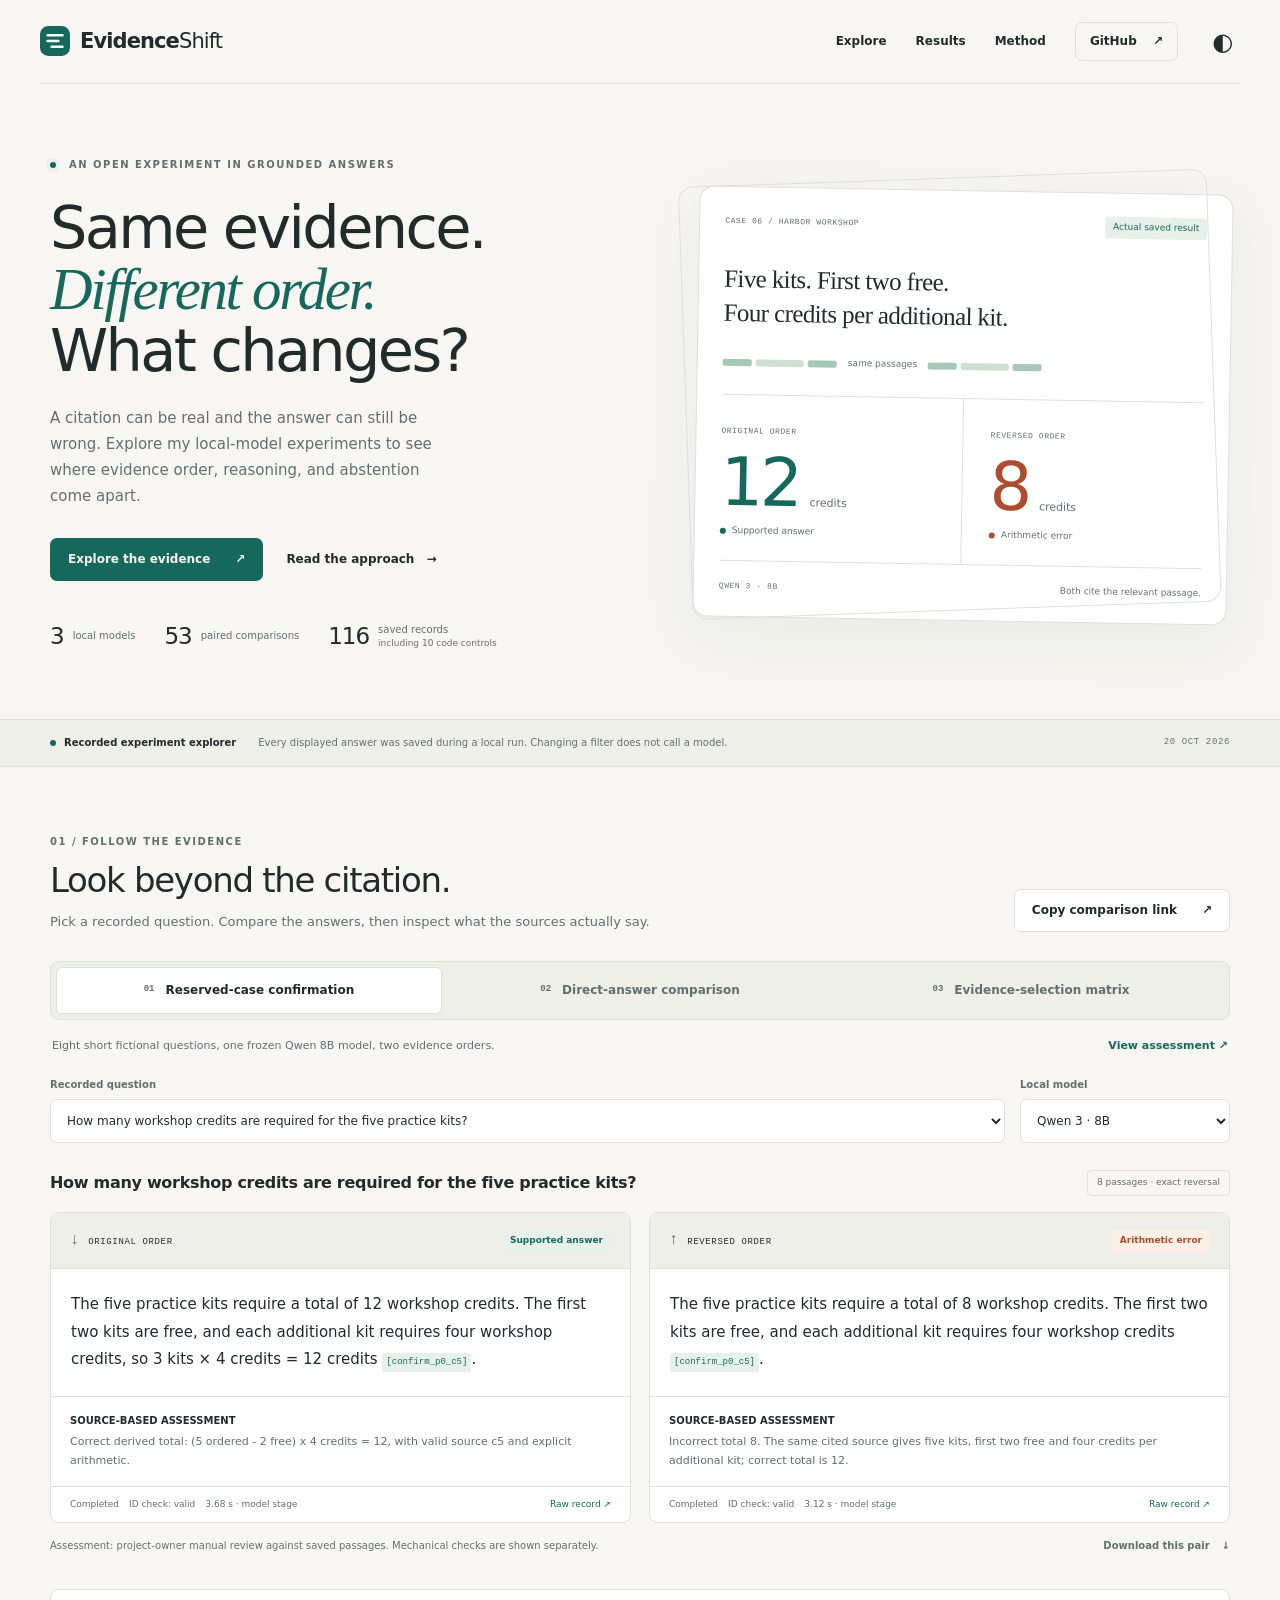
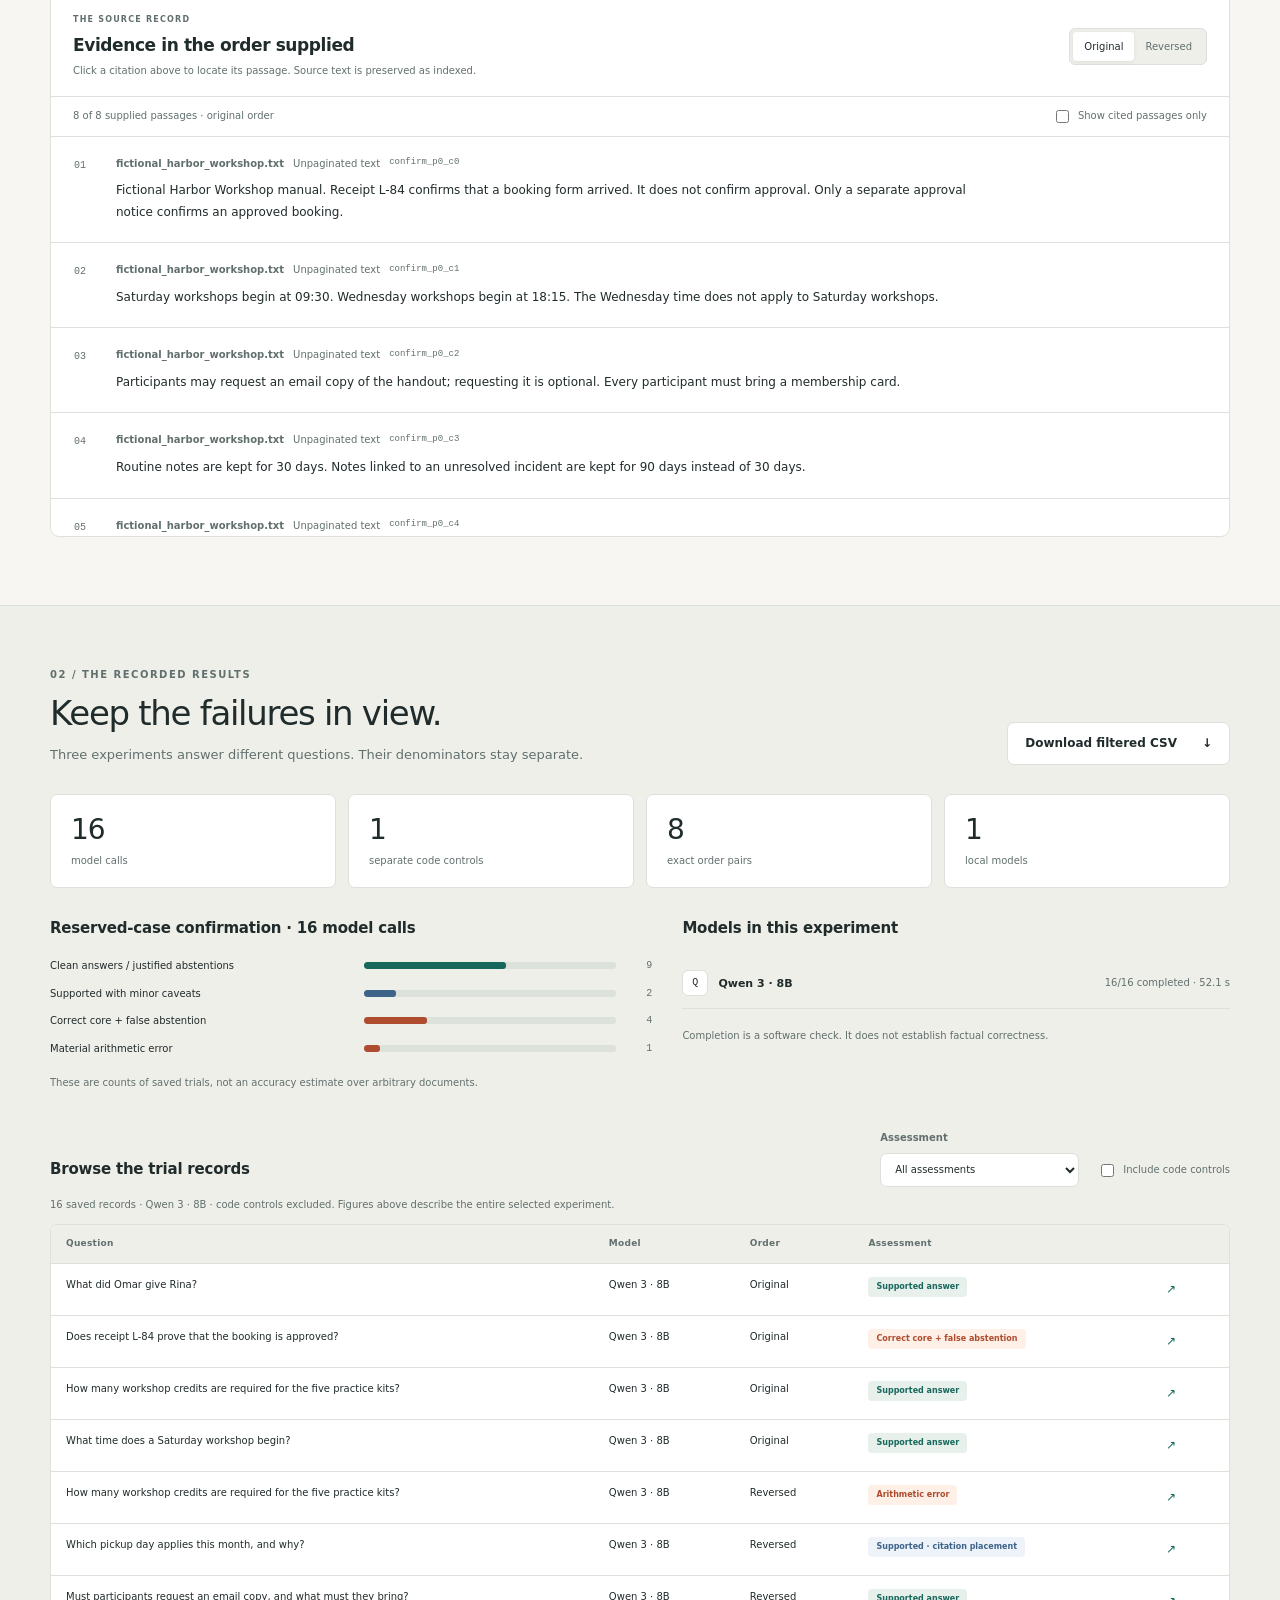
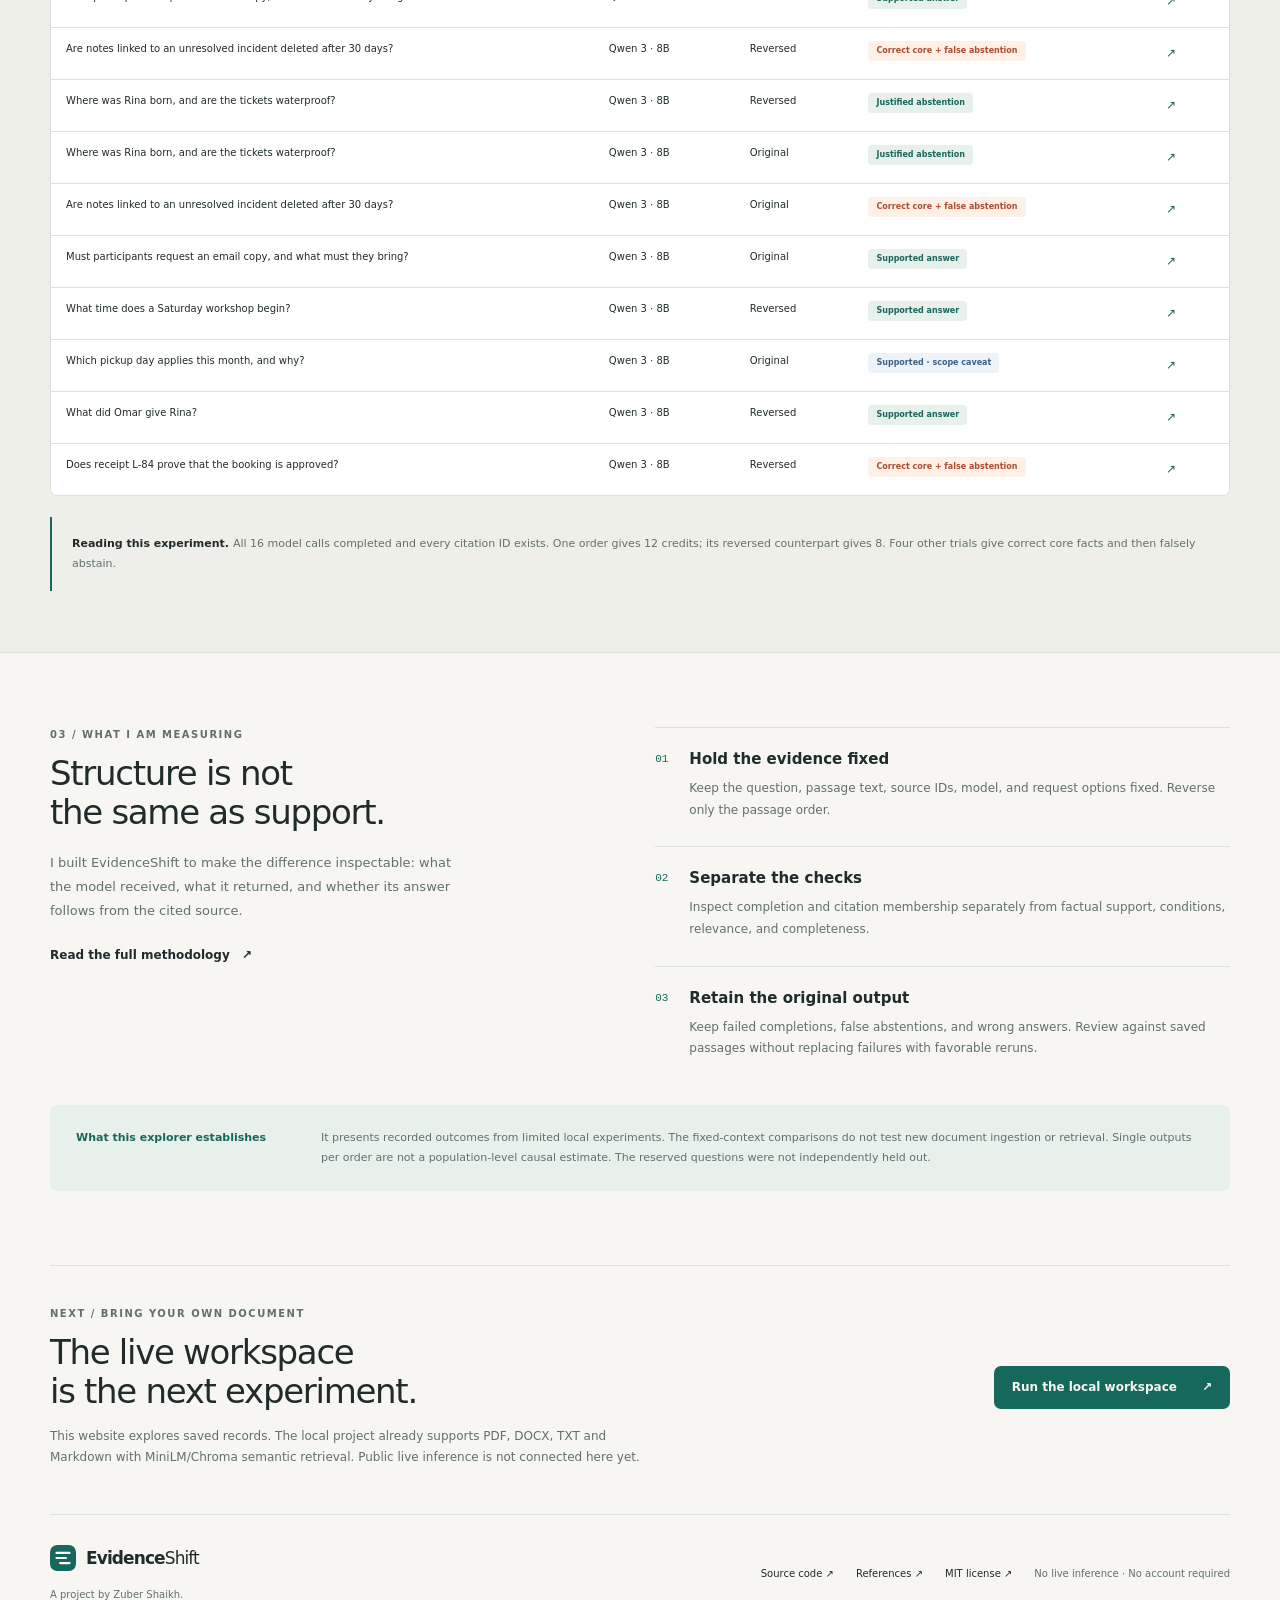
==== website/index.html @ e629fc1f "Add interactive recorded-results explorer and GitHub Pages workflow" ====
<!doctype html>
<html lang="en">
<head>
  <meta charset="utf-8">
  <meta name="viewport" content="width=device-width,initial-scale=1">
  <meta name="theme-color" content="#f7f6f2">
  <meta name="description" content="Explore EvidenceShift: real local-model experiments on evidence order, citation support, and abstention. Compare saved answers and inspect their sources.">
  <meta property="og:title" content="EvidenceShift — Same evidence. Different order.">
  <meta property="og:description" content="An interactive explorer of recorded document-grounded QA experiments. Compare the answers. Follow the citations. Inspect the failures.">
  <meta property="og:type" content="website">
  <meta property="og:url" content="https://Zuber18.github.io/EvidenceShift/">
  <meta property="og:image" content="https://Zuber18.github.io/EvidenceShift/social-card.png">
  <meta name="twitter:card" content="summary_large_image">
  <title>EvidenceShift — Same evidence. Different order.</title>
  <link rel="icon" href="mark.svg" type="image/svg+xml">
  <link rel="stylesheet" href="styles.css">
  <script src="app.js" type="module"></script>
</head>
<body>
  <a class="skip-link" href="#explore">Skip to the experiment</a>
  <header class="site-header">
    <a class="brand" href="#home" aria-label="EvidenceShift home"><img src="mark.svg" width="30" height="30" alt=""><span>Evidence<span class="brand-light">Shift</span></span></a>
    <nav aria-label="Main navigation">
      <a href="#explore">Explore</a><a href="#results">Results</a><a href="#method">Method</a>
      <a class="repository-link" href="https://github.com/Zuber18/EvidenceShift" target="_blank" rel="noopener noreferrer">GitHub <span aria-hidden="true">↗</span></a>
    </nav>
    <button class="theme-button" id="theme-toggle" type="button" aria-label="Switch color theme" title="Switch color theme">◐</button>
  </header>

  <main id="home">
    <section class="hero section-wrap" aria-labelledby="hero-title">
      <div class="hero-copy">
        <p class="eyebrow"><span class="status-dot"></span> An open experiment in grounded answers</p>
        <h1 id="hero-title">Same evidence.<br><span>Different order.</span><br>What changes?</h1>
        <p class="hero-description">A citation can be real and the answer can still be wrong. Explore my local-model experiments to see where evidence order, reasoning, and abstention come apart.</p>
        <div class="hero-actions"><a class="button button-primary" href="#explore">Explore the evidence <span aria-hidden="true">↗</span></a><a class="text-link" href="#method">Read the approach <span aria-hidden="true">→</span></a></div>
        <div class="hero-facts" aria-label="Dataset overview"><div><strong>3</strong><span>local models</span></div><div><strong>53</strong><span>paired comparisons</span></div><div><strong>116</strong><span>saved records<small>including 10 code controls</small></span></div></div>
      </div>
      <div class="hero-artifact" aria-label="An actual arithmetic failure from the confirmation experiment">
        <div class="artifact-top"><span class="mono">CASE 06 / HARBOR WORKSHOP</span><span class="mini-pill">Actual saved result</span></div>
        <p class="artifact-source">Five kits. First two free.<br>Four credits per additional kit.</p>
        <div class="source-strips" aria-hidden="true"><i></i><i></i><i></i><span>same passages</span><i></i><i></i><i></i></div>
        <div class="artifact-answers"><div><span class="mono">ORIGINAL ORDER</span><strong class="number-good">12<span>credits</span></strong><span class="artifact-verdict"><span class="small-dot good"></span>Supported answer</span></div><div><span class="mono">REVERSED ORDER</span><strong class="number-bad">8<span>credits</span></strong><span class="artifact-verdict"><span class="small-dot bad"></span>Arithmetic error</span></div></div>
        <div class="artifact-bottom"><span class="mono">QWEN 3 · 8B</span><span>Both cite the relevant passage.</span></div>
      </div>
    </section>

    <div class="context-ribbon"><div class="section-wrap ribbon-inner"><span><span class="small-dot"></span> Recorded experiment explorer</span><p>Every displayed answer was saved during a local run. Changing a filter does not call a model.</p><span class="mono">20 OCT 2026</span></div></div>

    <section class="section-wrap explorer-section" id="explore" aria-labelledby="explorer-title">
      <div class="section-heading"><div><p class="eyebrow">01 / FOLLOW THE EVIDENCE</p><h2 id="explorer-title">Look beyond the citation.</h2><p>Pick a recorded question. Compare the answers, then inspect what the sources actually say.</p></div><button class="button button-outline" id="share-comparison" type="button">Copy comparison link <span aria-hidden="true">↗</span></button></div>
      <div class="load-state" id="load-state" role="status">Loading the published experiment records…</div>
      <div id="explorer-content" hidden>
        <div class="experiment-tabs" id="experiment-tabs" role="group" aria-label="Recorded experiment"></div>
        <div class="experiment-intro"><p id="experiment-description"></p><a id="experiment-review" href="https://github.com/Zuber18/EvidenceShift/tree/main/results/published/reviews" target="_blank" rel="noopener noreferrer">View assessment <span aria-hidden="true">↗</span></a></div>
        <div class="filter-grid">
          <label class="field question-field">Recorded question<select id="case-select"></select></label>
          <label class="field">Local model<select id="model-select"></select></label>
          <label class="field" id="representation-field" hidden>Evidence representation<select id="representation-select"></select></label>
        </div>
        <div class="comparison-heading"><h3 id="selected-question"></h3><span class="quiet-pill" id="pair-status">Same passages · exact reversal</span></div>
        <div class="answer-grid" id="answer-grid" aria-label="Saved answer comparison"></div>
        <div class="comparison-footer"><p>Assessment: project-owner manual review against saved passages. Mechanical checks are shown separately.</p><button class="text-link" id="download-pair" type="button">Download this pair <span aria-hidden="true">↓</span></button></div>
        <div class="evidence-section">
          <div class="evidence-heading"><div><p class="eyebrow">THE SOURCE RECORD</p><h3>Evidence in the order supplied</h3><p>Click a citation above to locate its passage. Source text is preserved as indexed.</p></div><div class="segmented" role="group" aria-label="Source passage order"><button id="evidence-original" type="button" aria-pressed="true">Original</button><button id="evidence-reversed" type="button" aria-pressed="false">Reversed</button></div></div>
          <div class="evidence-toolbar"><span id="evidence-count"></span><label><input type="checkbox" id="cited-only"> Show cited passages only</label></div>
          <div class="evidence-list" id="evidence-list"></div>
        </div>
      </div>
    </section>

    <section class="results-section" id="results" aria-labelledby="results-title">
      <div class="section-wrap">
        <div class="section-heading"><div><p class="eyebrow">02 / THE RECORDED RESULTS</p><h2 id="results-title">Keep the failures in view.</h2><p>Three experiments answer different questions. Their denominators stay separate.</p></div><button class="button button-outline" id="download-results" type="button">Download filtered CSV <span aria-hidden="true">↓</span></button></div>
        <div class="result-metrics" id="result-metrics"></div>
        <div class="results-summary"><div class="distribution-panel"><h3 id="distribution-title">Recorded assessments</h3><div id="distribution"></div><p class="fine-print">These are counts of saved trials, not an accuracy estimate over arbitrary documents.</p></div><div class="model-panel"><h3>Models in this experiment</h3><div id="model-summary"></div><p class="fine-print">Completion is a software check. It does not establish factual correctness.</p></div></div>
        <div class="records-heading"><h3>Browse the trial records</h3><div class="record-filters"><label class="field compact-field">Assessment<select id="outcome-filter"><option value="all">All assessments</option></select></label><label class="control-checkbox"><input id="include-controls" type="checkbox"> Include code controls</label></div></div>
        <p class="table-caption" id="table-caption"></p>
        <div class="table-scroll" tabindex="0" role="region" aria-label="Recorded trial results"><table><thead><tr><th scope="col">Question</th><th scope="col">Model</th><th scope="col">Order</th><th scope="col">Assessment</th><th scope="col"><span class="sr-only">Inspect record</span></th></tr></thead><tbody id="records-body"></tbody></table></div>
        <p class="empty-state" id="no-results" hidden>No records match this filter. Select another assessment or include the code controls.</p>
        <div class="result-notes" id="result-notes"></div>
      </div>
    </section>

    <section class="section-wrap method-section" id="method" aria-labelledby="method-title">
      <div class="method-intro"><p class="eyebrow">03 / WHAT I AM MEASURING</p><h2 id="method-title">Structure is not<br>the same as support.</h2><p>I built EvidenceShift to make the difference inspectable: what the model received, what it returned, and whether its answer follows from the cited source.</p><a class="text-link" href="https://github.com/Zuber18/EvidenceShift/blob/main/docs/METHODOLOGY.md" target="_blank" rel="noopener noreferrer">Read the full methodology <span aria-hidden="true">↗</span></a></div>
      <div class="method-steps"><article><span class="step-index">01</span><div><h3>Hold the evidence fixed</h3><p>Keep the question, passage text, source IDs, model, and request options fixed. Reverse only the passage order.</p></div></article><article><span class="step-index">02</span><div><h3>Separate the checks</h3><p>Inspect completion and citation membership separately from factual support, conditions, relevance, and completeness.</p></div></article><article><span class="step-index">03</span><div><h3>Retain the original output</h3><p>Keep failed completions, false abstentions, and wrong answers. Review against saved passages without replacing failures with favorable reruns.</p></div></article></div>
      <div class="limits-note"><strong>What this explorer establishes</strong><p>It presents recorded outcomes from limited local experiments. The fixed-context comparisons do not test new document ingestion or retrieval. Single outputs per order are not a population-level causal estimate. The reserved questions were not independently held out.</p></div>
    </section>

    <section class="next-section section-wrap" aria-labelledby="next-title"><div><p class="eyebrow">NEXT / BRING YOUR OWN DOCUMENT</p><h2 id="next-title">The live workspace<br>is the next experiment.</h2><p>This website explores saved records. The local project already supports PDF, DOCX, TXT and Markdown with MiniLM/Chroma semantic retrieval. Public live inference is not connected here yet.</p></div><a class="button button-primary" href="https://github.com/Zuber18/EvidenceShift#start-the-local-viewer" target="_blank" rel="noopener noreferrer">Run the local workspace <span aria-hidden="true">↗</span></a></section>
  </main>

  <footer class="site-footer section-wrap"><div><a class="brand" href="#home"><img src="mark.svg" width="26" height="26" alt=""><span>Evidence<span class="brand-light">Shift</span></span></a><p>A project by Zuber Shaikh.</p></div><div class="footer-links"><a href="https://github.com/Zuber18/EvidenceShift" target="_blank" rel="noopener noreferrer">Source code ↗</a><a href="https://github.com/Zuber18/EvidenceShift/tree/main/references" target="_blank" rel="noopener noreferrer">References ↗</a><a href="https://github.com/Zuber18/EvidenceShift/blob/main/LICENSE" target="_blank" rel="noopener noreferrer">MIT license ↗</a><span>No live inference · No account required</span></div></footer>
  <div class="toast" id="toast" role="status" aria-live="polite" hidden></div>
  <noscript><p class="section-wrap">Enable JavaScript to explore the saved records, or read them directly in the <a href="https://github.com/Zuber18/EvidenceShift/tree/main/results/published">published results</a>.</p></noscript>
</body>
</html>
---- website/styles.css ----
@charset "UTF-8";
:root{color-scheme:light;--bg:#f7f6f2;--paper:#fff;--ink:#202b2b;--muted:#61706e;--line:#dce1db;--accent:#17685c;--accent-wash:#e8f0eb;--subtle:#efefea;--orange:#ad4c2e;--orange-wash:#fff0e7;--blue:#3d6388;--blue-wash:#eef3fa;--shadow:0 18px 60px #243a3310;--serif:Georgia,'Times New Roman',serif;--sans:Inter,'Aptos','Segoe UI',system-ui,-apple-system,sans-serif;--mono:'SFMono-Regular',Consolas,monospace}
:root[data-theme=dark]{color-scheme:dark;--bg:#17201f;--paper:#202b29;--ink:#eef1e9;--muted:#a4b4ae;--line:#3b4844;--accent:#8fd5bc;--accent-wash:#253d33;--subtle:#1d2926;--orange:#ffb090;--orange-wash:#493328;--blue:#a8c3f0;--blue-wash:#293847;--shadow:0 18px 60px #0002}
*{box-sizing:border-box}html{scroll-behavior:smooth;scroll-padding-top:92px}body{margin:0;background:var(--bg);color:var(--ink);font-family:var(--sans);font-size:15px;line-height:1.55}button,input,select{font:inherit}button,a,select,input{touch-action:manipulation}button,a,select{outline-offset:5px}button{cursor:pointer}a{color:inherit;text-decoration:none}a:hover{text-decoration:underline;text-underline-offset:4px}button:focus-visible,a:focus-visible,select:focus-visible,input:focus-visible,[tabindex]:focus-visible{outline:3px solid var(--accent)}button:disabled{cursor:wait;opacity:.55}button[hidden],[hidden]{display:none!important}h1,h2,h3,p{margin:0}button{color:inherit}img{max-width:100%}.section-wrap{width:min(1180px,calc(100% - 80px));margin-inline:auto}.eyebrow{font-size:10px;font-weight:700;letter-spacing:.15em;line-height:1.6;text-transform:uppercase;color:var(--muted)}.mono{font-family:var(--mono);font-size:10px;letter-spacing:.07em}.site-header{height:84px;display:flex;align-items:center;gap:28px;width:min(1300px,calc(100% - 80px));margin:auto;border-bottom:1px solid var(--line)}.brand{display:inline-flex;align-items:center;gap:10px;font-size:21px;font-weight:760;letter-spacing:-.9px}.brand-light{font-weight:440}.brand:hover{text-decoration:none}.site-header nav{display:flex;gap:29px;align-items:center;margin-left:auto;font-size:12px;font-weight:600}.repository-link{border:1px solid var(--line);padding:9px 14px;border-radius:7px}.repository-link span{margin-left:12px}.theme-button{border:0;background:transparent;font-size:24px;line-height:1;width:34px;height:34px;border-radius:50%}.theme-button:hover{background:var(--subtle)}.skip-link{position:fixed;top:-70px;left:20px;z-index:100;background:var(--accent);color:var(--bg);padding:12px}.skip-link:focus{top:12px}.status-dot,.small-dot{display:inline-block;width:6px;height:6px;border-radius:50%;background:var(--accent);flex-shrink:0}.status-dot{margin-right:8px;box-shadow:0 0 0 4px var(--accent-wash)}.small-dot.good{background:var(--accent)}.small-dot.bad{background:var(--orange)}.hero{display:grid;grid-template-columns:1.05fr 1fr;align-items:center;gap:85px;padding-top:73px;padding-bottom:65px}.hero h1{font-size:clamp(45px,4.6vw,64px);font-weight:530;line-height:1.04;letter-spacing:-2.6px;margin-top:24px}.hero h1>span{font-family:var(--serif);font-style:italic;color:var(--accent);font-weight:400;letter-spacing:-2.3px}.hero-description{font-size:15px;max-width:415px;color:var(--muted);line-height:1.75;margin-top:23px}.hero-actions{display:flex;align-items:center;gap:23px;margin-top:28px}.button{display:inline-flex;align-items:center;justify-content:center;gap:25px;min-height:43px;padding:11px 17px;border:1px solid transparent;border-radius:7px;font-size:12px;font-weight:650;line-height:1.4;transition:background .15s,transform .15s}.button:hover{text-decoration:none;transform:translateY(-1px)}.button-primary{background:var(--accent);color:var(--bg)}.button-outline{border-color:var(--line);background:var(--paper);color:var(--ink)}.button-outline:hover{border-color:var(--accent)}.text-link{background:none;border:0;padding:0;font-size:12px;font-weight:650;text-align:left;display:inline-flex;gap:12px;align-items:center}.text-link:hover{text-decoration:underline;text-underline-offset:4px}.hero-facts{display:flex;margin-top:38px;gap:29px}.hero-facts>div{display:flex;align-items:center;gap:9px}.hero-facts strong{font-size:23px;font-weight:500;letter-spacing:-1px}.hero-facts span{font-size:10px;line-height:1.45;color:var(--muted)}.hero-facts small{display:block;font-size:9px}.hero-artifact{background:var(--paper);border:1px solid var(--line);border-radius:15px;box-shadow:var(--shadow);transform:rotate(1deg);padding:23px 25px;position:relative}.hero-artifact:before{content:"";position:absolute;inset:-13px 15px 9px -12px;border:1px solid var(--line);border-radius:15px;z-index:-1;transform:rotate(-3deg)}.artifact-top,.artifact-bottom{display:flex;align-items:center;justify-content:space-between;gap:12px}.artifact-top .mono{font-size:8px;color:var(--muted)}.mini-pill{font-size:9px;color:var(--accent);background:var(--accent-wash);padding:4px 8px;border-radius:4px}.artifact-source{font-family:var(--serif);font-size:25px;line-height:1.35;margin:30px 0 26px;letter-spacing:-.6px}.source-strips{display:flex;align-items:center;gap:4px;margin-bottom:25px}.source-strips i{height:7px;width:29px;background:#a6c8b8;border-radius:2px}.source-strips i:nth-child(2),.source-strips i:nth-child(6){width:48px;background:#d0ddd1}.source-strips span{font-size:9px;color:var(--muted);white-space:nowrap;margin-inline:7px}.artifact-answers{display:grid;grid-template-columns:1fr 1fr;border-top:1px solid var(--line);border-bottom:1px solid var(--line)}.artifact-answers>div{padding:22px 0}.artifact-answers>div+div{border-left:1px solid var(--line);padding-left:27px}.artifact-answers .mono{font-size:8px;color:var(--muted)}.artifact-answers strong{display:block;font-size:67px;font-weight:500;line-height:1.25;letter-spacing:-3px}.artifact-answers strong>span{font-size:11px;font-weight:400;letter-spacing:0;color:var(--muted);margin-left:10px}.number-good{color:var(--accent)}.number-bad{color:var(--orange)}.artifact-verdict{display:flex;gap:6px;align-items:center;font-size:9px;color:var(--muted)}.artifact-bottom{padding-top:18px;font-size:9px;color:var(--muted)}.artifact-bottom .mono{font-size:8px}.context-ribbon{border-block:1px solid var(--line);background:var(--subtle)}.ribbon-inner{display:flex;gap:22px;align-items:center;padding-block:15px;font-size:10px;color:var(--muted)}.ribbon-inner>span:first-child{display:flex;gap:8px;align-items:center;font-weight:650;color:var(--ink);white-space:nowrap}.ribbon-inner>.mono{margin-left:auto;font-size:9px;white-space:nowrap}.explorer-section{padding-top:67px;padding-bottom:68px}.section-heading{display:flex;align-items:flex-end;justify-content:space-between;gap:30px;margin-bottom:29px}.section-heading h2,.method-section h2,.next-section h2{font-size:34px;line-height:1.15;letter-spacing:-1.3px;font-weight:530;margin-top:11px}.section-heading p:not(.eyebrow){font-size:13px;color:var(--muted);margin-top:12px;max-width:610px}.section-heading>.button{flex-shrink:0}.experiment-tabs{display:flex;gap:5px;border:1px solid var(--line);background:var(--subtle);padding:5px;border-radius:9px}.experiment-tab{flex:1;display:flex;align-items:center;justify-content:center;gap:11px;padding:13px 15px;border:1px solid transparent;border-radius:6px;background:none;color:var(--muted);font-size:12px;font-weight:600}.experiment-tab[aria-pressed=true]{background:var(--paper);border-color:var(--line);box-shadow:0 2px 4px #00000005;color:var(--ink)}.tab-number{font-family:var(--mono);font-size:9px;color:var(--muted)}.experiment-intro{display:flex;justify-content:space-between;gap:20px;padding:17px 2px 23px;font-size:11px;color:var(--muted)}.experiment-intro a{font-weight:600;flex-shrink:0;color:var(--accent)}.filter-grid{display:grid;grid-template-columns:minmax(0,1fr) 210px;gap:15px;margin-bottom:27px}.filter-grid.has-representation{grid-template-columns:minmax(0,1fr) 180px 185px}.field{font-size:10px;font-weight:650;color:var(--muted);display:flex;flex-direction:column;gap:7px}.field select{appearance:auto;min-width:0;width:100%;background:var(--paper);color:var(--ink);border:1px solid var(--line);border-radius:7px;padding:12px;font-size:12px;font-weight:450;height:44px;cursor:pointer}.comparison-heading{display:flex;gap:15px;align-items:center;justify-content:space-between;margin-bottom:16px}.comparison-heading h3{font-size:16px;font-weight:600;letter-spacing:-.3px}.quiet-pill{font-size:9px;white-space:nowrap;padding:5px 9px;border-radius:4px;border:1px solid var(--line);color:var(--muted)}.answer-grid{display:grid;grid-template-columns:1fr 1fr;gap:18px;align-items:stretch}.answer-card{background:var(--paper);border:1px solid var(--line);border-radius:9px;overflow:hidden;display:flex;flex-direction:column}.answer-card-header{display:flex;align-items:center;justify-content:space-between;padding:15px 19px;background:var(--subtle);border-bottom:1px solid var(--line);gap:10px}.answer-card-header .mono{font-size:9px}.order-glyph{font-size:16px;margin-right:8px;color:var(--muted)}.assessment-tag{display:inline-flex;font-size:9px;font-weight:600;line-height:1.5;padding:4px 8px;border-radius:4px;background:var(--orange-wash);color:var(--orange);max-width:250px}.assessment-tag.clean{color:var(--accent);background:var(--accent-wash)}.assessment-tag.neutral,.assessment-tag.caveat{color:var(--blue);background:var(--blue-wash)}.assessment-tag.control{background:var(--subtle);color:var(--muted)}.answer-body{padding:22px 20px;flex:1;max-height:310px;overflow:auto;white-space:pre-wrap;overflow-wrap:anywhere;font-size:15px;line-height:1.85}.citation{border:0;border-radius:3px;background:var(--accent-wash);color:var(--accent);padding:1px 4px;margin:1px 0;font-family:var(--mono);font-size:9px;line-height:1.8;max-width:100%;overflow-wrap:anywhere;text-align:left;vertical-align:baseline}.citation:hover{box-shadow:0 0 0 1px var(--accent)}.answer-review{border-top:1px solid var(--line);padding:15px 19px;background:var(--paper);font-size:11px;color:var(--muted);line-height:1.7}.answer-review strong{display:block;color:var(--ink);font-size:10px;margin-bottom:4px}.check-row{display:flex;gap:10px;flex-wrap:wrap;padding:11px 19px;border-top:1px solid var(--line);font-size:9px;color:var(--muted)}.check-row span{display:flex;align-items:center;gap:5px}.check-row .fine-link{margin-left:auto;color:var(--accent)}.incomplete-output{margin-top:10px;font-size:11px;white-space:normal}.incomplete-output summary{cursor:pointer;color:var(--accent)}.incomplete-output pre{font-family:inherit;font-size:12px;white-space:pre-wrap}.comparison-footer{display:flex;align-items:center;justify-content:space-between;gap:20px;margin-top:15px;font-size:10px;color:var(--muted)}.comparison-footer>.text-link{font-size:10px;flex-shrink:0}.evidence-section{margin-top:35px;border:1px solid var(--line);border-radius:9px;background:var(--paper);overflow:hidden}.evidence-heading{display:flex;justify-content:space-between;gap:20px;align-items:center;padding:24px 22px 17px}.evidence-heading h3{font-size:17px;font-weight:550;letter-spacing:-.4px;margin-top:5px}.evidence-heading p:not(.eyebrow){font-size:10px;color:var(--muted);margin-top:5px}.evidence-heading .eyebrow{font-size:8px}.segmented{display:inline-flex;padding:3px;background:var(--subtle);border:1px solid var(--line);border-radius:6px;flex-shrink:0}.segmented button{border:0;background:transparent;font-size:10px;padding:7px 11px;border-radius:4px;color:var(--muted)}.segmented button[aria-pressed=true]{background:var(--paper);color:var(--ink);box-shadow:0 1px 4px #0001}.evidence-toolbar{display:flex;align-items:center;justify-content:space-between;gap:14px;padding:10px 22px;border-top:1px solid var(--line);font-size:10px;color:var(--muted)}.evidence-toolbar label{display:flex;align-items:center;gap:6px}.evidence-toolbar input,.control-checkbox input{accent-color:var(--accent)}.evidence-list{max-height:400px;overflow:auto;border-top:1px solid var(--line);scroll-behavior:smooth}.passage{display:grid;grid-template-columns:30px 1fr;gap:12px;padding:19px 23px;border-bottom:1px solid var(--line);transition:background .2s}.passage:last-child{border-bottom:0}.passage.highlighted{background:var(--accent-wash);box-shadow:inset 3px 0 var(--accent)}.passage-rank{font-family:var(--mono);font-size:10px;color:var(--muted);padding-top:2px}.passage-meta{display:flex;gap:9px;align-items:center;flex-wrap:wrap;font-size:10px;color:var(--muted);margin-bottom:9px}.passage-meta code{font-family:var(--mono);font-size:9px;overflow-wrap:anywhere}.passage-text{white-space:pre-wrap;overflow-wrap:anywhere;font-size:12px;line-height:1.8;max-width:850px}.cited-label{font-size:8px;color:var(--accent);background:var(--accent-wash);padding:2px 5px;border-radius:3px}.results-section{padding-block:61px;background:var(--subtle);border-block:1px solid var(--line)}.result-metrics{display:grid;grid-template-columns:repeat(4,1fr);gap:12px;margin-block:29px}.metric{background:var(--paper);border:1px solid var(--line);padding:18px 20px;border-radius:7px}.metric strong{display:block;font-size:28px;letter-spacing:-1px;font-weight:500;line-height:1.2}.metric span{display:block;font-size:10px;color:var(--muted);margin-top:7px}.results-summary{display:grid;grid-template-columns:1.1fr 1fr;gap:30px;margin-top:29px}.results-summary h3,.records-heading h3{font-size:15px;font-weight:600;letter-spacing:-.2px;margin-bottom:18px}.distribution-row{display:grid;grid-template-columns:minmax(145px,1.2fr) 1fr 24px;gap:12px;align-items:center;margin-block:12px;font-size:10px}.distribution-row .bar-track{height:7px;background:var(--line);border-radius:3px;overflow:hidden}.distribution-row .bar-fill{display:block;background:var(--orange);height:100%;border-radius:3px}.distribution-row.clean .bar-fill{background:var(--accent)}.distribution-row.caveat .bar-fill,.distribution-row.neutral .bar-fill{background:var(--blue)}.distribution-row .bar-count{font-family:var(--mono);text-align:right;color:var(--muted)}.fine-print{font-size:10px;color:var(--muted);margin-top:18px;line-height:1.7}.model-row{display:flex;justify-content:space-between;align-items:center;gap:16px;padding:12px 0;border-bottom:1px solid var(--line);font-size:11px}.model-name{display:flex;align-items:center;gap:10px}.model-icon{width:26px;height:26px;display:flex;align-items:center;justify-content:center;background:var(--paper);border:1px solid var(--line);border-radius:6px;font-family:var(--mono);font-size:10px}.model-stats{font-size:10px;color:var(--muted)}.records-heading{display:flex;gap:20px;align-items:flex-end;justify-content:space-between;margin-top:39px;margin-bottom:10px}.records-heading h3{margin-bottom:5px}.record-filters{display:flex;align-items:flex-end;gap:18px}.compact-field select{height:34px;font-size:10px;padding:6px 10px;max-width:265px}.control-checkbox{display:flex;align-items:center;gap:6px;font-size:10px;color:var(--muted);white-space:nowrap;padding-bottom:7px}.table-caption{font-size:10px;color:var(--muted);margin:10px 0 12px}.table-scroll{overflow-x:auto;background:var(--paper);border:1px solid var(--line);border-radius:7px}table{border-collapse:collapse;width:100%;text-align:left;min-width:690px;font-size:10px}th{font-weight:600;color:var(--muted);background:var(--subtle);font-size:9px;padding:12px 15px;letter-spacing:.03em}td{padding:13px 15px;border-top:1px solid var(--line);vertical-align:top}td:first-child{max-width:350px;min-width:240px}td .assessment-tag{font-size:8px}td button{font-size:12px;border:0;background:none;color:var(--accent);width:25px;height:25px}tbody tr:hover{background:var(--accent-wash)}.result-notes{margin-top:21px;padding:17px 20px;border-left:2px solid var(--accent);font-size:11px;color:var(--muted);line-height:1.8}.result-notes strong{color:var(--ink)}.empty-state{padding:20px;background:var(--paper);font-size:12px;color:var(--muted)}.method-section{padding-block:74px;display:grid;grid-template-columns:.95fr 1.05fr;gap:45px 85px}.method-intro>p:not(.eyebrow){font-size:13px;line-height:1.85;color:var(--muted);max-width:410px;margin-top:19px}.method-intro>.text-link{margin-top:23px}.method-steps{display:flex;flex-direction:column;gap:25px}.method-steps article{display:flex;gap:21px;border-top:1px solid var(--line);padding-top:20px}.step-index{font-family:var(--mono);color:var(--accent);font-size:11px;margin-top:3px}.method-steps h3{font-weight:600;font-size:15px;margin-bottom:7px}.method-steps p{color:var(--muted);font-size:12px;line-height:1.8}.limits-note{grid-column:1/-1;display:grid;grid-template-columns:220px 1fr;gap:25px;background:var(--accent-wash);padding:23px 26px;border-radius:7px;color:var(--muted);font-size:11px;line-height:1.8}.limits-note strong{color:var(--accent);font-size:11px}.next-section{border-block:1px solid var(--line);padding:40px 0 45px;display:flex;align-items:center;justify-content:space-between;gap:45px}.next-section p:not(.eyebrow){font-size:12px;color:var(--muted);max-width:610px;line-height:1.8;margin-top:15px}.next-section>.button{flex-shrink:0}.site-footer{padding-block:30px 35px;display:flex;justify-content:space-between;gap:25px;align-items:center}.site-footer .brand{font-size:17px}.site-footer p{color:var(--muted);font-size:10px;margin-top:9px}.footer-links{display:flex;gap:22px;align-items:center;font-size:10px}.footer-links>span{color:var(--muted)}.load-state{padding:25px;background:var(--subtle);border:1px solid var(--line);border-radius:9px;color:var(--muted);font-size:13px}.load-state.error{color:var(--orange);border-color:var(--orange)}.toast{position:fixed;bottom:25px;left:50%;transform:translateX(-50%);background:var(--ink);color:var(--bg);padding:12px 20px;border-radius:7px;box-shadow:var(--shadow);font-size:12px;z-index:20;max-width:calc(100vw - 30px)}.sr-only{position:absolute;left:0;top:0;width:1px;height:1px;overflow:hidden;clip:rect(0,0,0,0);white-space:nowrap}.muted{color:var(--muted)}
@media(min-width:1500px){.hero{gap:105px;padding-top:90px;padding-bottom:80px}.hero h1{font-size:68px}}
@media(max-width:1000px){.section-wrap,.site-header{width:calc(100% - 48px)}.hero{gap:40px;padding-top:55px}.hero h1{font-size:51px}.hero-facts{gap:17px}.hero-facts strong{font-size:20px}.hero-facts span{font-size:9px}.hero-artifact{padding:20px}.artifact-source{font-size:23px}.artifact-top .mono{font-size:7px}.mini-pill{font-size:8px}.artifact-answers strong{font-size:57px}.source-strips i{width:20px}.source-strips i:nth-child(2),.source-strips i:nth-child(6){width:34px}.ribbon-inner{gap:15px}.ribbon-inner>.mono{display:none}.method-section{gap:40px}.footer-links{gap:15px;flex-wrap:wrap;justify-content:flex-end}.footer-links>span{width:100%;text-align:right}}
@media(max-width:760px){html{scroll-padding-top:25px}.section-wrap,.site-header{width:calc(100% - 36px)}.site-header{height:70px;gap:12px}.site-header .brand{font-size:18px}.site-header .brand img{width:26px;height:26px}.site-header nav{gap:15px;font-size:11px}.site-header .repository-link{display:none}.theme-button{font-size:21px;width:26px}.hero{grid-template-columns:1fr;gap:45px;padding-top:43px;padding-bottom:42px}.hero-copy{max-width:530px}.hero h1{font-size:57px;letter-spacing:-2.8px}.hero-description{font-size:14px;max-width:460px}.hero-artifact{transform:none;margin:0 8px;padding:21px 23px;max-width:530px}.artifact-source{font-size:26px;margin:22px 0}.artifact-answers strong{font-size:64px}.hero-facts{gap:26px;margin-top:30px}.hero-facts strong{font-size:25px}.hero-facts span{font-size:10px}.hero-facts small{font-size:8px}.artifact-top .mono{font-size:8px}.artifact-answers .mono{font-size:9px}.source-strips{justify-content:center}.source-strips i{width:35px}.source-strips i:nth-child(2),.source-strips i:nth-child(6){width:52px}.ribbon-inner{padding-block:13px;display:block}.ribbon-inner p{margin-top:5px;font-size:10px}.explorer-section{padding-block:43px}.section-heading{display:block;margin-bottom:24px}.section-heading h2,.method-section h2,.next-section h2{font-size:30px}.section-heading>.button{margin-top:18px}.experiment-tabs{gap:3px}.experiment-tab{font-size:10px;line-height:1.4;padding:10px 5px;gap:0}.tab-number{display:none}.experiment-intro{display:block;font-size:10px;padding-bottom:19px}.experiment-intro a{display:inline-block;margin-top:8px}.filter-grid,.filter-grid.has-representation{grid-template-columns:1fr 1fr;gap:12px}.question-field{grid-column:1/-1}.filter-grid:not(.has-representation)>label:nth-child(2){grid-column:1/-1}.comparison-heading{display:block}.comparison-heading h3{font-size:16px}.quiet-pill{display:inline-block;margin-top:10px}.answer-grid{grid-template-columns:1fr;gap:14px}.answer-body{font-size:14px;padding:18px;max-height:280px}.answer-review{padding:14px 18px}.answer-card-header{padding:13px 17px}.assessment-tag{font-size:9px}.comparison-footer{align-items:flex-start}.comparison-footer p{font-size:9px}.comparison-footer>.text-link{font-size:9px}.evidence-heading{display:block;padding:18px}.segmented{margin-top:14px}.evidence-toolbar{padding:10px 16px;align-items:flex-start;font-size:9px}.evidence-list{max-height:370px}.passage{padding:16px;gap:4px;grid-template-columns:27px 1fr}.passage-text{font-size:11px}.passage-meta code{font-size:8px}.results-section{padding-block:43px}.result-metrics{grid-template-columns:1fr 1fr;gap:9px;margin-block:23px}.metric{padding:15px}.metric strong{font-size:26px}.metric span{font-size:9px}.results-summary{grid-template-columns:1fr;gap:27px}.distribution-row{grid-template-columns:minmax(150px,1.2fr) 1fr 20px;gap:8px}.records-heading{display:block;margin-top:30px}.record-filters{margin-top:16px;gap:12px;flex-wrap:wrap}.compact-field{max-width:230px}.method-section{padding-block:46px;grid-template-columns:1fr;gap:31px}.method-intro>p:not(.eyebrow){max-width:none}.method-steps{gap:21px}.limits-note{grid-template-columns:1fr;gap:7px;padding:19px}.next-section{display:block;padding-block:31px}.next-section>.button{margin-top:22px}.site-footer{align-items:flex-start;padding-block:28px;gap:20px}.footer-links{display:flex;flex-direction:column;align-items:flex-end;gap:9px;font-size:9px}.footer-links>span{max-width:135px}.table-scroll{margin-inline:-2px}.load-state{font-size:12px}}
.hero>* , .results-summary>* , .passage>div , .method-section>*{min-width:0}
@media(max-width:760px){.hero h1{font-size:clamp(39px,12vw,57px)}.hero-facts{gap:18px;flex-wrap:wrap}.hero-actions{gap:16px;flex-wrap:wrap}.site-header nav{gap:10px}.site-header{gap:8px}.hero-artifact{margin-inline:3px;padding:20px 17px}.artifact-top{flex-wrap:wrap}.artifact-answers strong>span{margin-left:5px}.source-strips i{min-width:0;flex-shrink:1}.passage-meta{min-width:0}.table-scroll{max-width:100%}}
@media(prefers-reduced-motion:reduce){html,.evidence-list{scroll-behavior:auto}*,*:before,*:after{transition:none!important;animation:none!important}.button:hover{transform:none}}
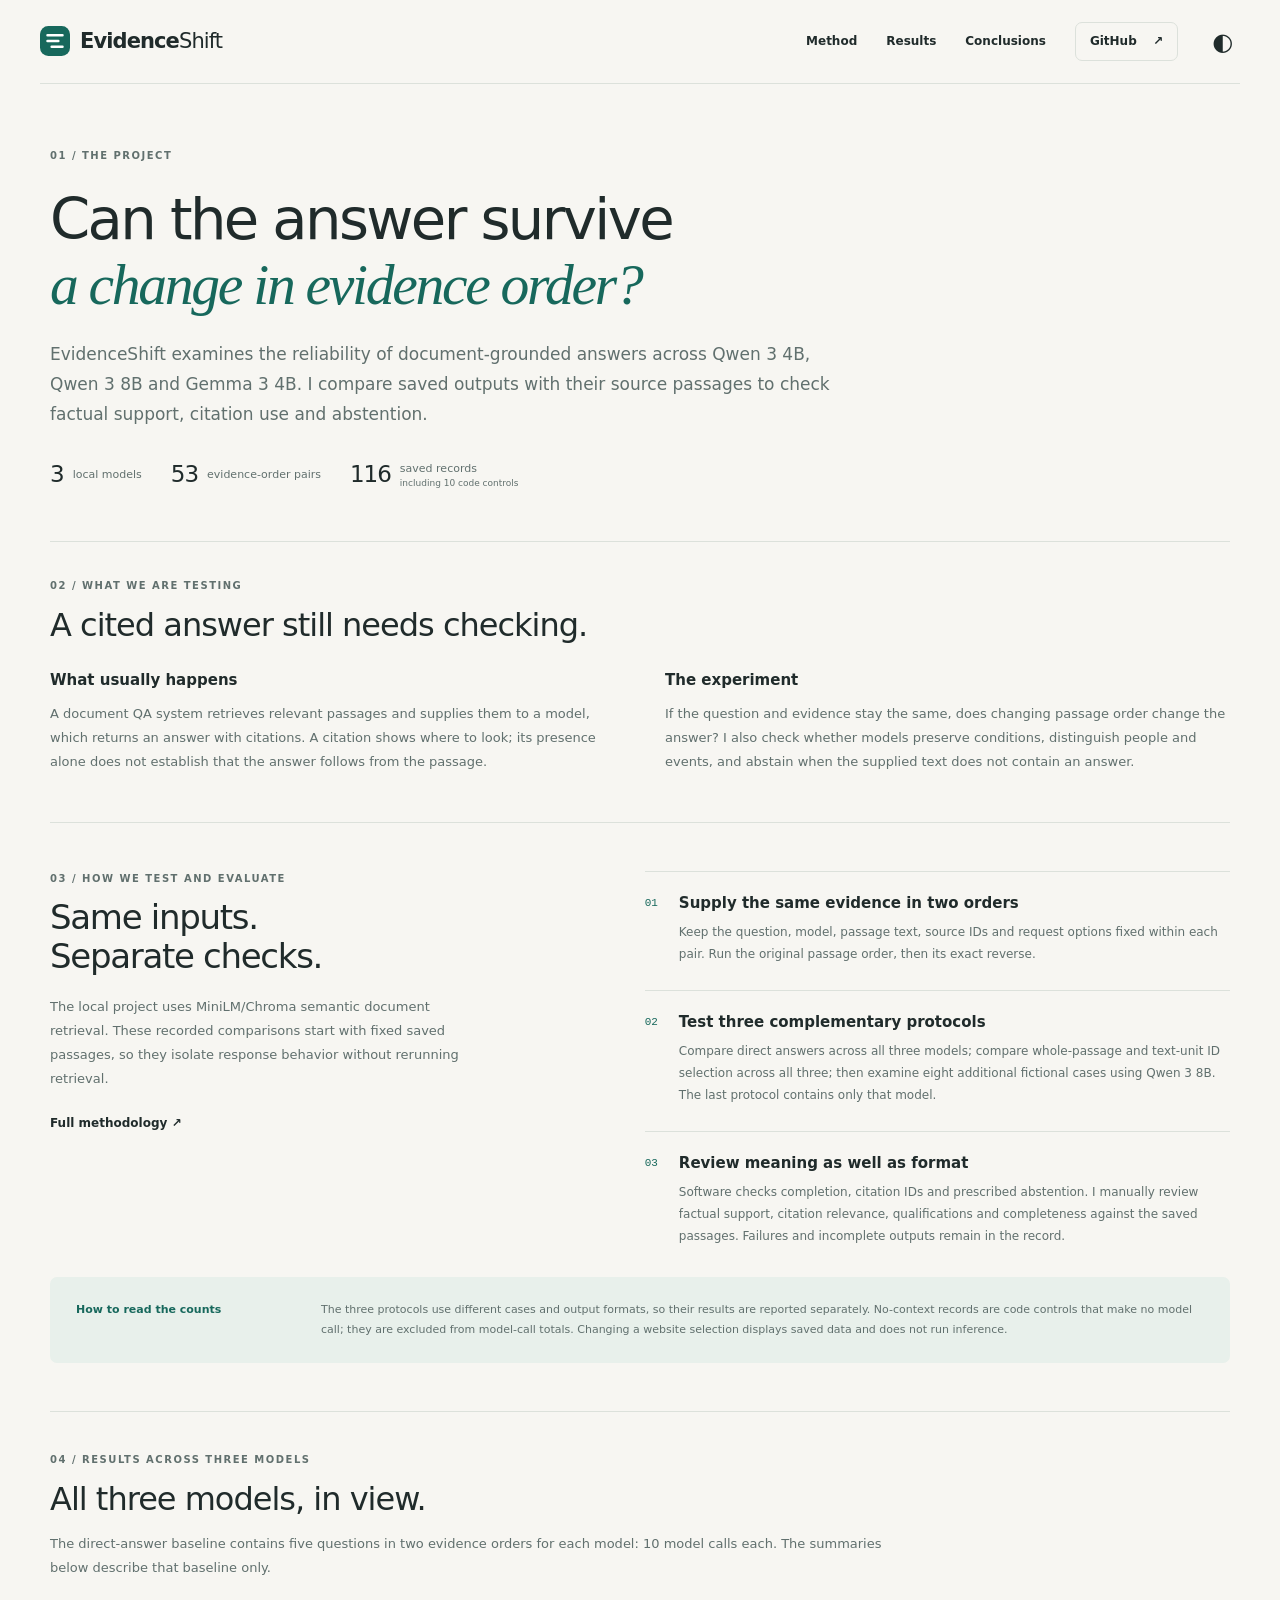
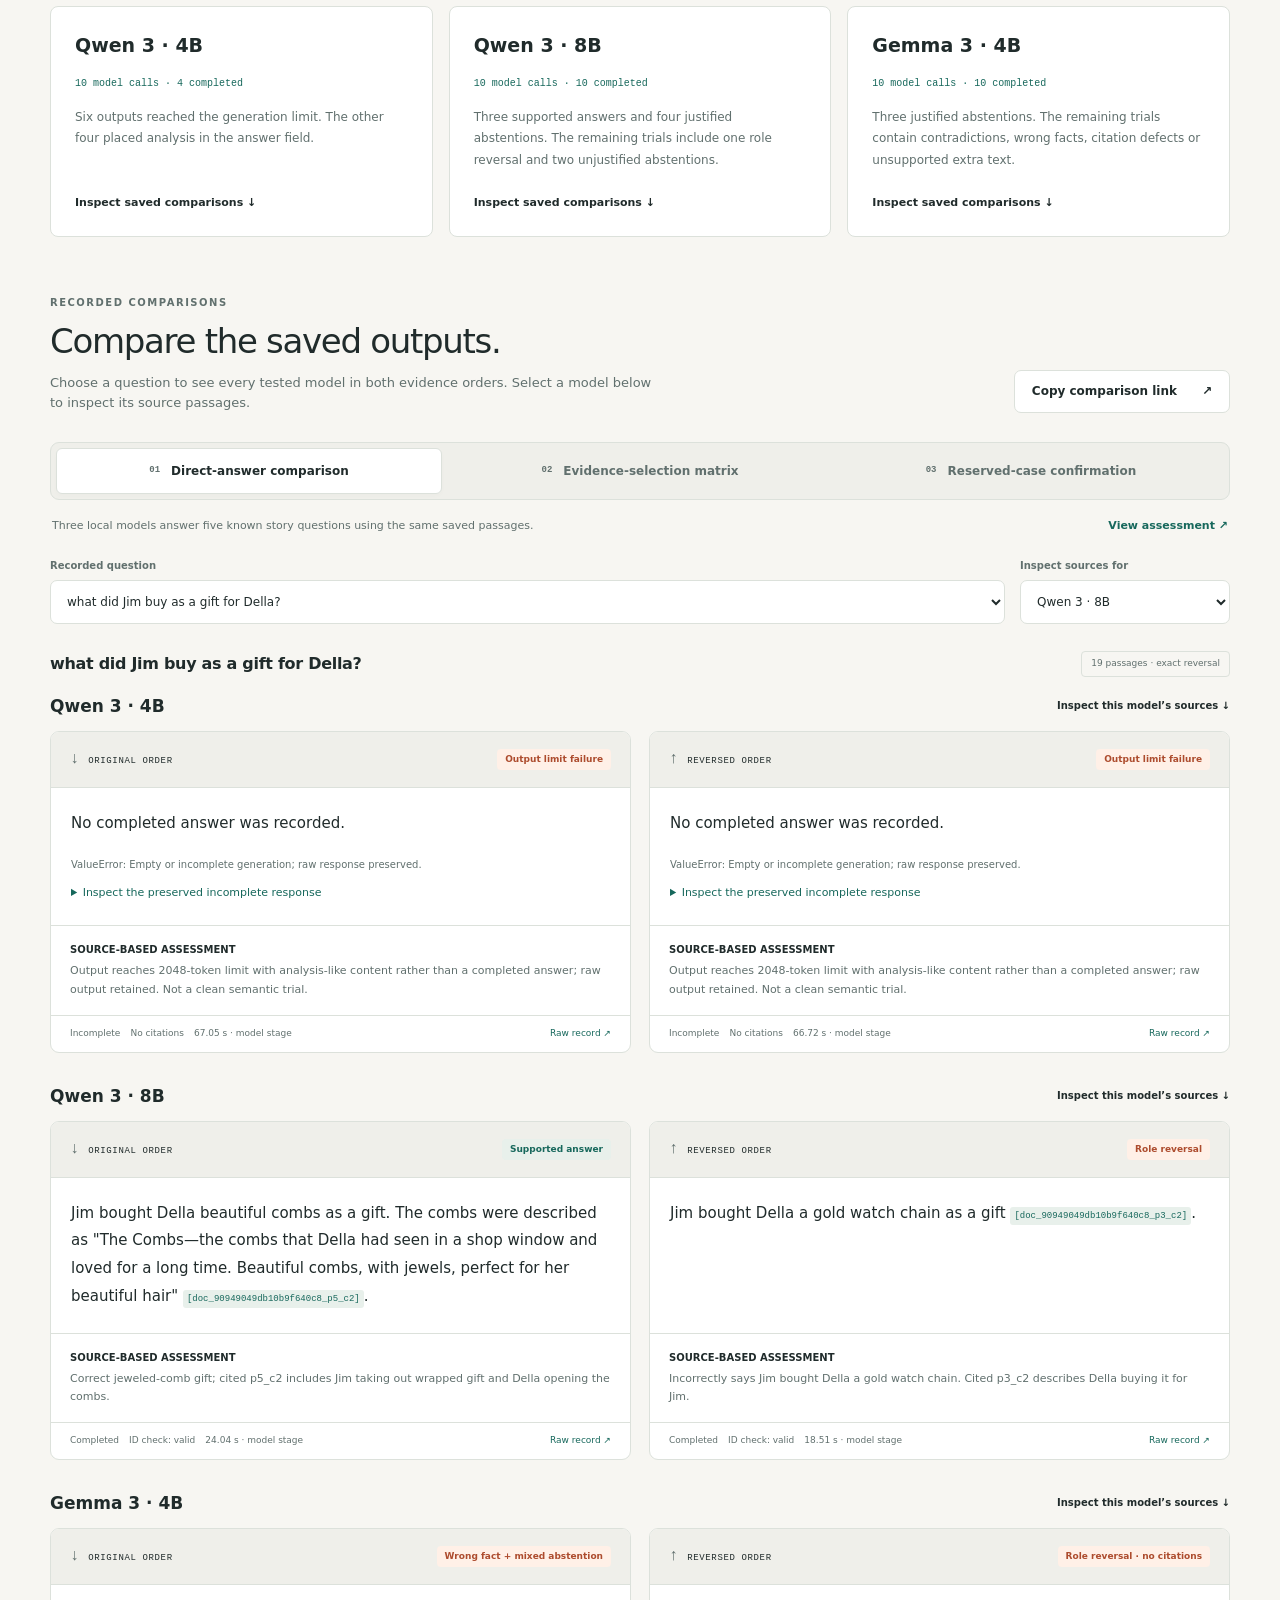
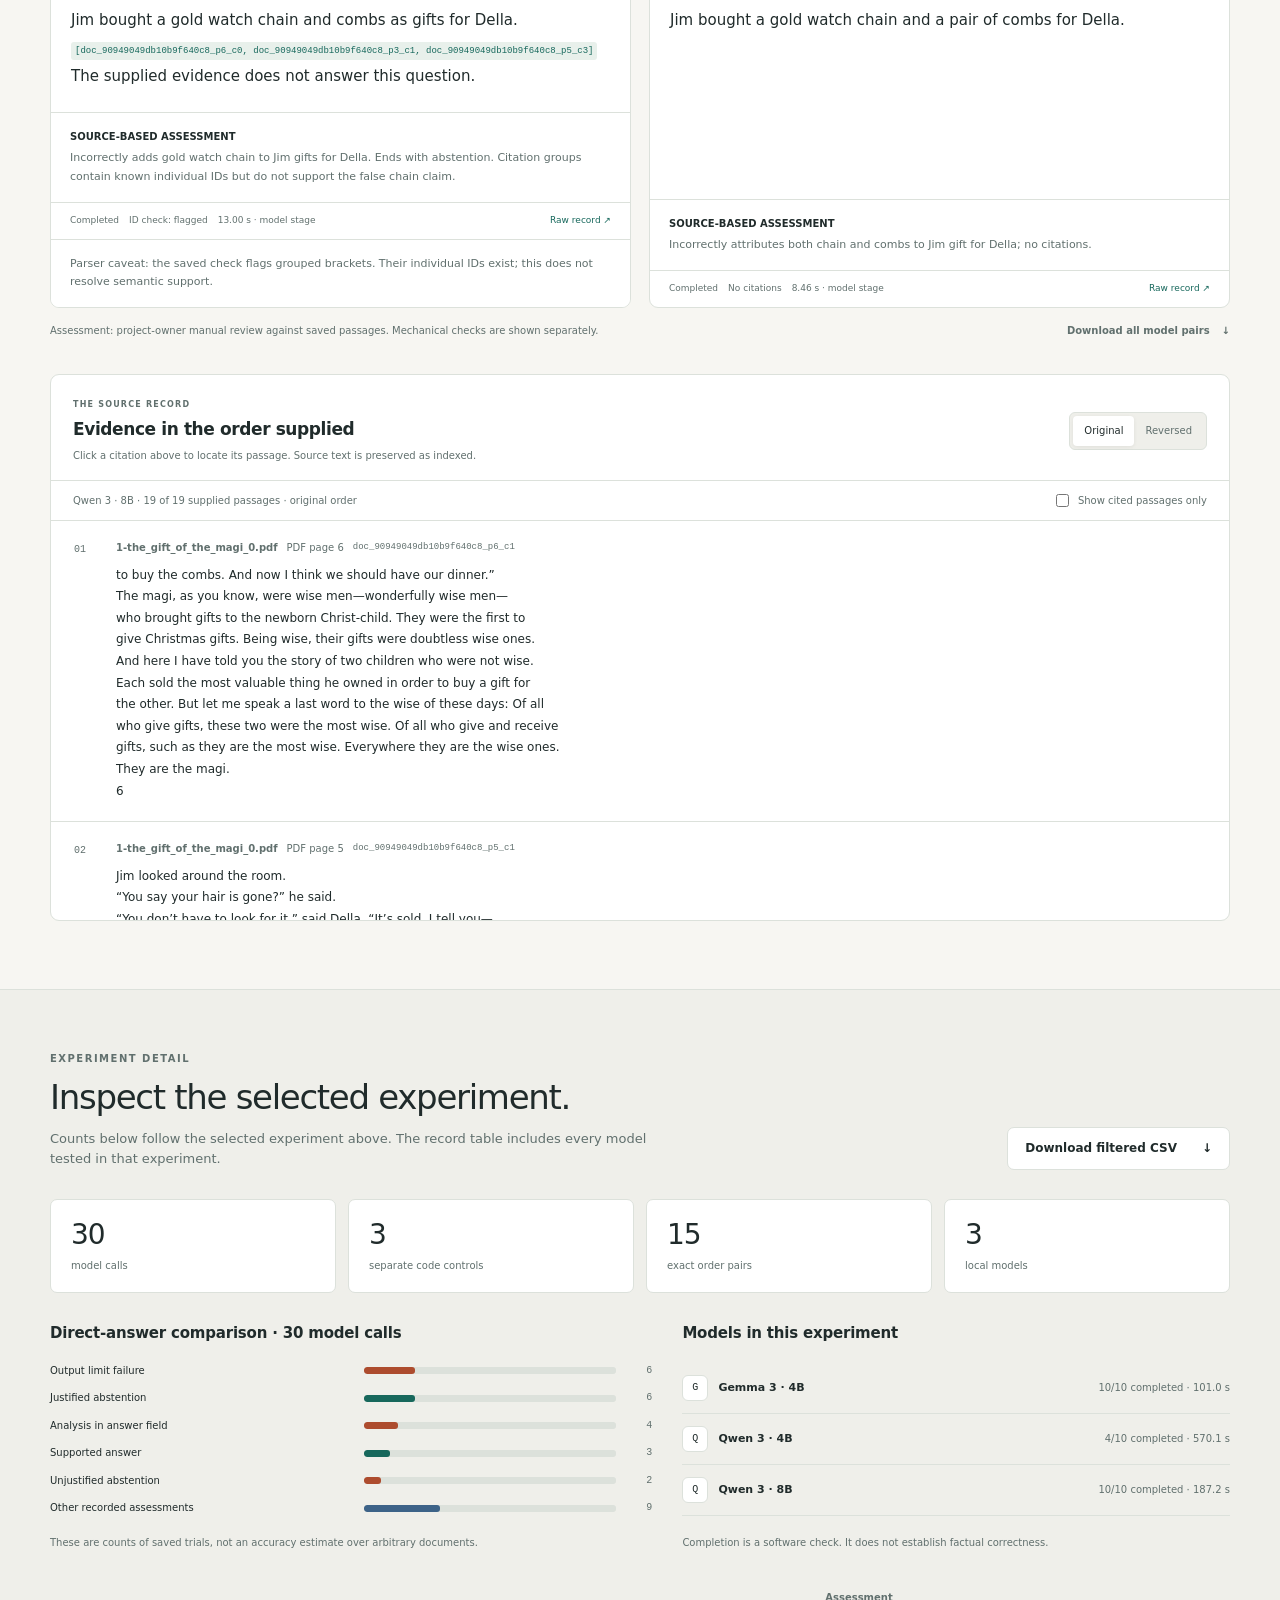
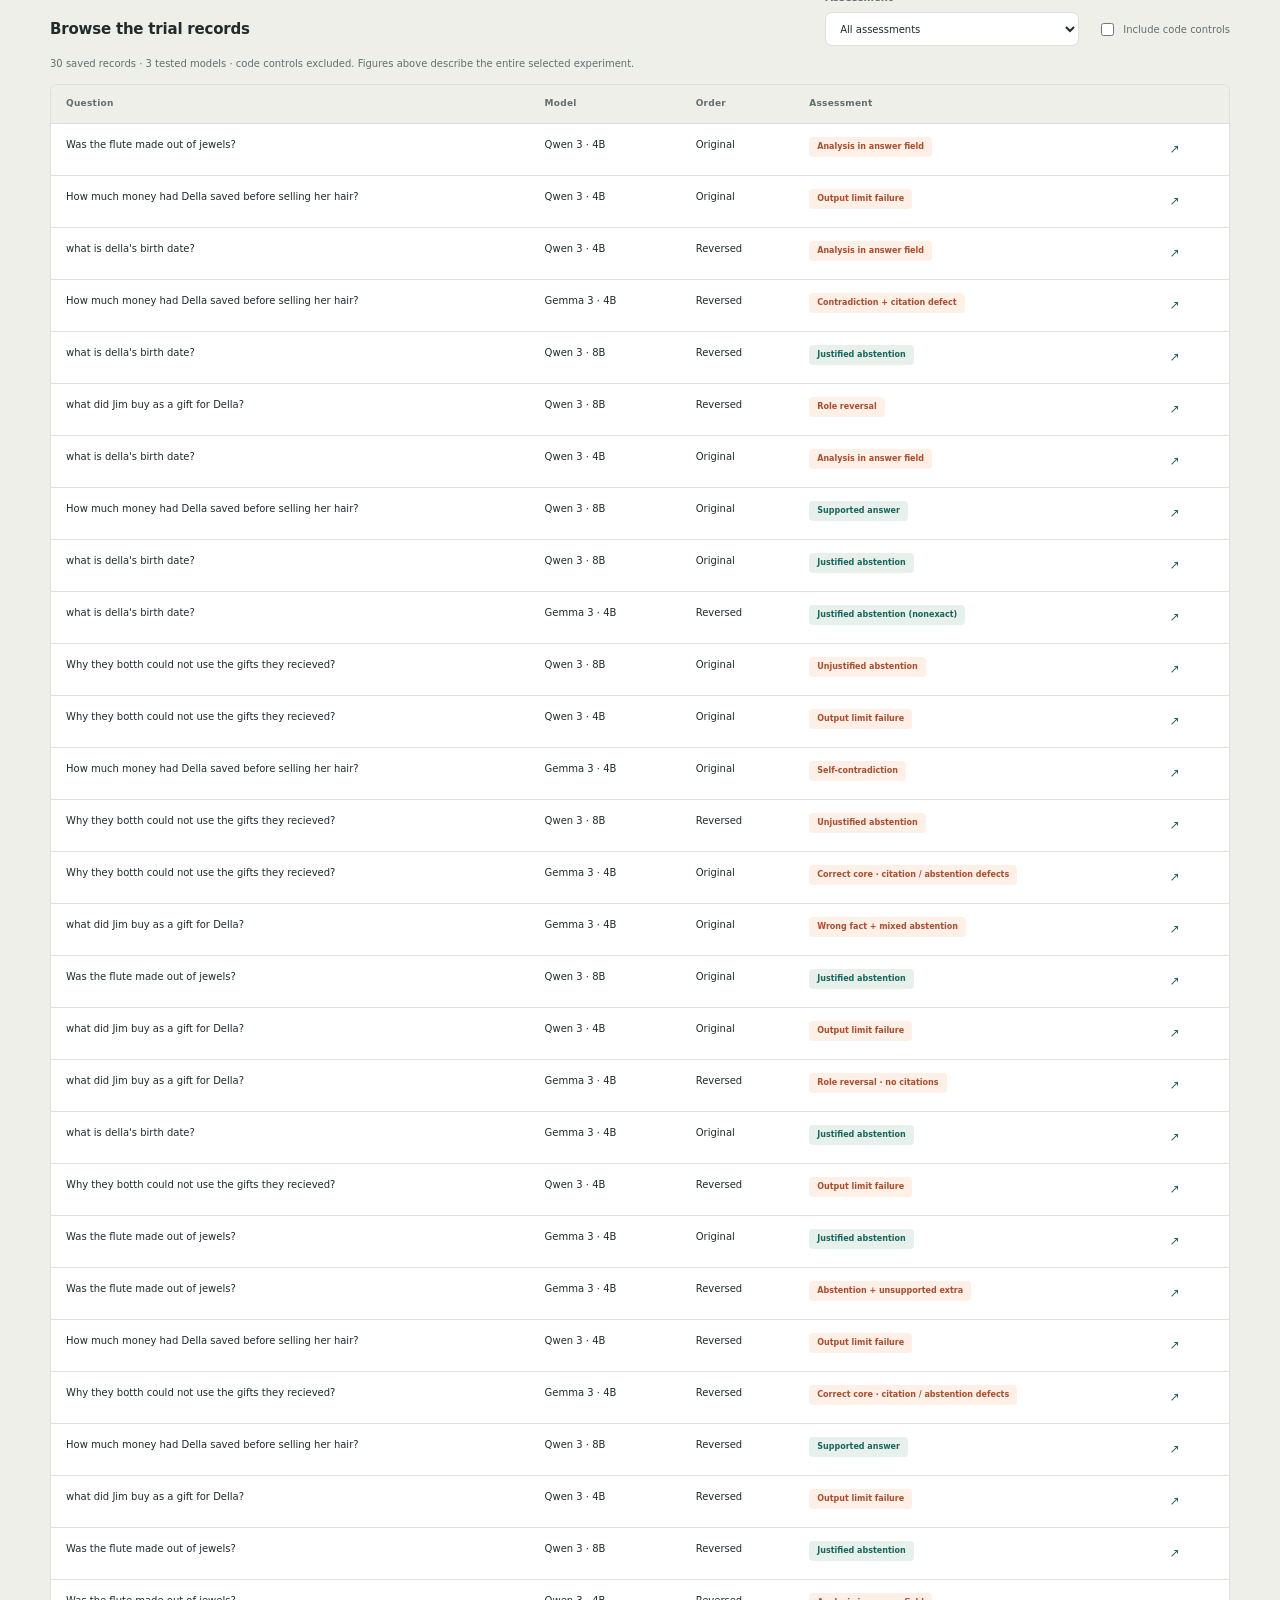
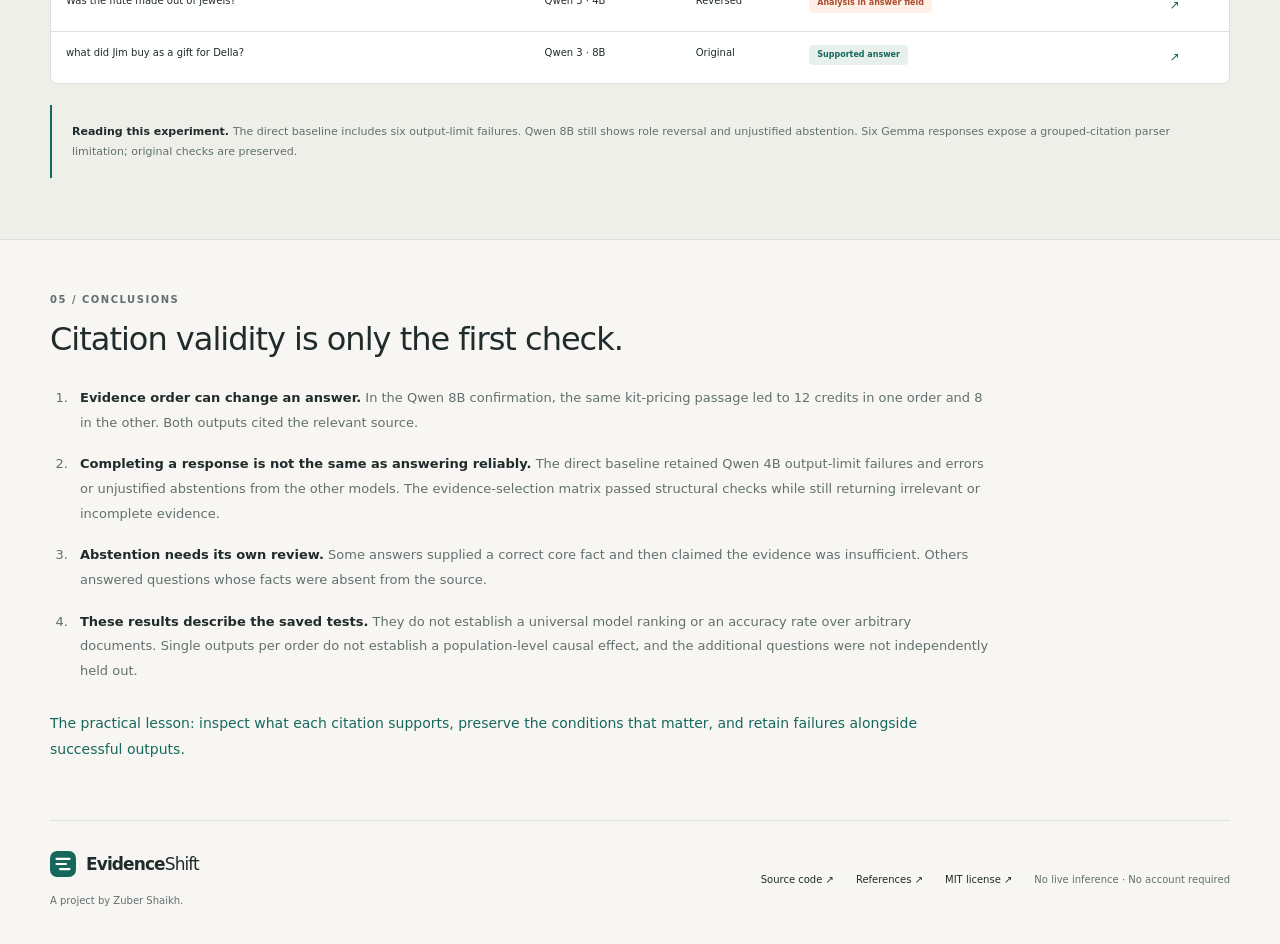
==== commit 97da1bca: "Simplify research narrative and show all three model comparisons" ====
--- a/website/index.html
+++ b/website/index.html
@@ -21,7 +21,7 @@
   <header class="site-header">
     <a class="brand" href="#home" aria-label="EvidenceShift home"><img src="mark.svg" width="30" height="30" alt=""><span>Evidence<span class="brand-light">Shift</span></span></a>
     <nav aria-label="Main navigation">
-      <a href="#explore">Explore</a><a href="#results">Results</a><a href="#method">Method</a>
+      <a href="#method">Method</a><a href="#results">Results</a><a href="#conclusions">Conclusions</a>
       <a class="repository-link" href="https://github.com/Zuber18/EvidenceShift" target="_blank" rel="noopener noreferrer">GitHub <span aria-hidden="true">↗</span></a>
     </nav>
     <button class="theme-button" id="theme-toggle" type="button" aria-label="Switch color theme" title="Switch color theme">◐</button>
@@ -30,37 +30,36 @@
   <main id="home">
     <section class="hero section-wrap" aria-labelledby="hero-title">
       <div class="hero-copy">
-        <p class="eyebrow"><span class="status-dot"></span> An open experiment in grounded answers</p>
-        <h1 id="hero-title">Same evidence.<br><span>Different order.</span><br>What changes?</h1>
-        <p class="hero-description">A citation can be real and the answer can still be wrong. Explore my local-model experiments to see where evidence order, reasoning, and abstention come apart.</p>
-        <div class="hero-actions"><a class="button button-primary" href="#explore">Explore the evidence <span aria-hidden="true">↗</span></a><a class="text-link" href="#method">Read the approach <span aria-hidden="true">→</span></a></div>
-        <div class="hero-facts" aria-label="Dataset overview"><div><strong>3</strong><span>local models</span></div><div><strong>53</strong><span>paired comparisons</span></div><div><strong>116</strong><span>saved records<small>including 10 code controls</small></span></div></div>
-      </div>
-      <div class="hero-artifact" aria-label="An actual arithmetic failure from the confirmation experiment">
-        <div class="artifact-top"><span class="mono">CASE 06 / HARBOR WORKSHOP</span><span class="mini-pill">Actual saved result</span></div>
-        <p class="artifact-source">Five kits. First two free.<br>Four credits per additional kit.</p>
-        <div class="source-strips" aria-hidden="true"><i></i><i></i><i></i><span>same passages</span><i></i><i></i><i></i></div>
-        <div class="artifact-answers"><div><span class="mono">ORIGINAL ORDER</span><strong class="number-good">12<span>credits</span></strong><span class="artifact-verdict"><span class="small-dot good"></span>Supported answer</span></div><div><span class="mono">REVERSED ORDER</span><strong class="number-bad">8<span>credits</span></strong><span class="artifact-verdict"><span class="small-dot bad"></span>Arithmetic error</span></div></div>
-        <div class="artifact-bottom"><span class="mono">QWEN 3 · 8B</span><span>Both cite the relevant passage.</span></div>
+        <p class="eyebrow">01 / THE PROJECT</p>
+        <h1 id="hero-title">Can the answer survive<br><span>a change in evidence order?</span></h1>
+        <p class="hero-description">EvidenceShift examines the reliability of document-grounded answers across Qwen 3 4B, Qwen 3 8B and Gemma 3 4B. I compare saved outputs with their source passages to check factual support, citation use and abstention.</p>
+        <div class="hero-facts" aria-label="Dataset overview"><div><strong>3</strong><span>local models</span></div><div><strong>53</strong><span>evidence-order pairs</span></div><div><strong>116</strong><span>saved records<small>including 10 code controls</small></span></div></div>
       </div>
     </section>
-
-    <div class="context-ribbon"><div class="section-wrap ribbon-inner"><span><span class="small-dot"></span> Recorded experiment explorer</span><p>Every displayed answer was saved during a local run. Changing a filter does not call a model.</p><span class="mono">20 OCT 2026</span></div></div>
-
+    <section class="section-wrap explanation-section" aria-labelledby="question-title">
+      <p class="eyebrow">02 / WHAT WE ARE TESTING</p><h2 id="question-title">A cited answer still needs checking.</h2>
+      <div class="explanation-columns"><div><h3>What usually happens</h3><p>A document QA system retrieves relevant passages and supplies them to a model, which returns an answer with citations. A citation shows where to look; its presence alone does not establish that the answer follows from the passage.</p></div><div><h3>The experiment</h3><p>If the question and evidence stay the same, does changing passage order change the answer? I also check whether models preserve conditions, distinguish people and events, and abstain when the supplied text does not contain an answer.</p></div></div>
+    </section>
+    <section class="section-wrap method-section" id="method" aria-labelledby="method-title">
+      <div class="method-intro"><p class="eyebrow">03 / HOW WE TEST AND EVALUATE</p><h2 id="method-title">Same inputs.<br>Separate checks.</h2><p>The local project uses MiniLM/Chroma semantic document retrieval. These recorded comparisons start with fixed saved passages, so they isolate response behavior without rerunning retrieval.</p><a class="text-link" href="https://github.com/Zuber18/EvidenceShift/blob/main/docs/METHODOLOGY.md" target="_blank" rel="noopener noreferrer">Full methodology ↗</a></div>
+      <div class="method-steps"><article><span class="step-index">01</span><div><h3>Supply the same evidence in two orders</h3><p>Keep the question, model, passage text, source IDs and request options fixed within each pair. Run the original passage order, then its exact reverse.</p></div></article><article><span class="step-index">02</span><div><h3>Test three complementary protocols</h3><p>Compare direct answers across all three models; compare whole-passage and text-unit ID selection across all three; then examine eight additional fictional cases using Qwen 3 8B. The last protocol contains only that model.</p></div></article><article><span class="step-index">03</span><div><h3>Review meaning as well as format</h3><p>Software checks completion, citation IDs and prescribed abstention. I manually review factual support, citation relevance, qualifications and completeness against the saved passages. Failures and incomplete outputs remain in the record.</p></div></article></div>
+      <div class="limits-note"><strong>How to read the counts</strong><p>The three protocols use different cases and output formats, so their results are reported separately. No-context records are code controls that make no model call; they are excluded from model-call totals. Changing a website selection displays saved data and does not run inference.</p></div>
+    </section>
+    <section class="section-wrap overview-section" id="results" aria-labelledby="overview-title"><p class="eyebrow">04 / RESULTS ACROSS THREE MODELS</p><h2 id="overview-title">All three models, in view.</h2><p class="section-description">The direct-answer baseline contains five questions in two evidence orders for each model: 10 model calls each. The summaries below describe that baseline only.</p><div class="model-overview" id="model-overview"></div></section>
     <section class="section-wrap explorer-section" id="explore" aria-labelledby="explorer-title">
-      <div class="section-heading"><div><p class="eyebrow">01 / FOLLOW THE EVIDENCE</p><h2 id="explorer-title">Look beyond the citation.</h2><p>Pick a recorded question. Compare the answers, then inspect what the sources actually say.</p></div><button class="button button-outline" id="share-comparison" type="button">Copy comparison link <span aria-hidden="true">↗</span></button></div>
+      <div class="section-heading"><div><p class="eyebrow">RECORDED COMPARISONS</p><h2 id="explorer-title">Compare the saved outputs.</h2><p>Choose a question to see every tested model in both evidence orders. Select a model below to inspect its source passages.</p></div><button class="button button-outline" id="share-comparison" type="button">Copy comparison link <span aria-hidden="true">↗</span></button></div>
       <div class="load-state" id="load-state" role="status">Loading the published experiment records…</div>
       <div id="explorer-content" hidden>
         <div class="experiment-tabs" id="experiment-tabs" role="group" aria-label="Recorded experiment"></div>
         <div class="experiment-intro"><p id="experiment-description"></p><a id="experiment-review" href="https://github.com/Zuber18/EvidenceShift/tree/main/results/published/reviews" target="_blank" rel="noopener noreferrer">View assessment <span aria-hidden="true">↗</span></a></div>
         <div class="filter-grid">
           <label class="field question-field">Recorded question<select id="case-select"></select></label>
-          <label class="field">Local model<select id="model-select"></select></label>
+          <label class="field">Inspect sources for<select id="model-select"></select></label>
           <label class="field" id="representation-field" hidden>Evidence representation<select id="representation-select"></select></label>
         </div>
         <div class="comparison-heading"><h3 id="selected-question"></h3><span class="quiet-pill" id="pair-status">Same passages · exact reversal</span></div>
-        <div class="answer-grid" id="answer-grid" aria-label="Saved answer comparison"></div>
-        <div class="comparison-footer"><p>Assessment: project-owner manual review against saved passages. Mechanical checks are shown separately.</p><button class="text-link" id="download-pair" type="button">Download this pair <span aria-hidden="true">↓</span></button></div>
+        <div class="model-comparisons" id="answer-grid" aria-label="Saved answer comparison"></div>
+        <div class="comparison-footer"><p>Assessment: project-owner manual review against saved passages. Mechanical checks are shown separately.</p><button class="text-link" id="download-pair" type="button">Download all model pairs <span aria-hidden="true">↓</span></button></div>
         <div class="evidence-section">
           <div class="evidence-heading"><div><p class="eyebrow">THE SOURCE RECORD</p><h3>Evidence in the order supplied</h3><p>Click a citation above to locate its passage. Source text is preserved as indexed.</p></div><div class="segmented" role="group" aria-label="Source passage order"><button id="evidence-original" type="button" aria-pressed="true">Original</button><button id="evidence-reversed" type="button" aria-pressed="false">Reversed</button></div></div>
           <div class="evidence-toolbar"><span id="evidence-count"></span><label><input type="checkbox" id="cited-only"> Show cited passages only</label></div>
@@ -69,9 +68,9 @@
       </div>
     </section>
 
-    <section class="results-section" id="results" aria-labelledby="results-title">
+    <section class="results-section" id="trial-results" aria-labelledby="results-title">
       <div class="section-wrap">
-        <div class="section-heading"><div><p class="eyebrow">02 / THE RECORDED RESULTS</p><h2 id="results-title">Keep the failures in view.</h2><p>Three experiments answer different questions. Their denominators stay separate.</p></div><button class="button button-outline" id="download-results" type="button">Download filtered CSV <span aria-hidden="true">↓</span></button></div>
+        <div class="section-heading"><div><p class="eyebrow">EXPERIMENT DETAIL</p><h2 id="results-title">Inspect the selected experiment.</h2><p>Counts below follow the selected experiment above. The record table includes every model tested in that experiment.</p></div><button class="button button-outline" id="download-results" type="button">Download filtered CSV <span aria-hidden="true">↓</span></button></div>
         <div class="result-metrics" id="result-metrics"></div>
         <div class="results-summary"><div class="distribution-panel"><h3 id="distribution-title">Recorded assessments</h3><div id="distribution"></div><p class="fine-print">These are counts of saved trials, not an accuracy estimate over arbitrary documents.</p></div><div class="model-panel"><h3>Models in this experiment</h3><div id="model-summary"></div><p class="fine-print">Completion is a software check. It does not establish factual correctness.</p></div></div>
         <div class="records-heading"><h3>Browse the trial records</h3><div class="record-filters"><label class="field compact-field">Assessment<select id="outcome-filter"><option value="all">All assessments</option></select></label><label class="control-checkbox"><input id="include-controls" type="checkbox"> Include code controls</label></div></div>
@@ -82,13 +81,7 @@
       </div>
     </section>
 
-    <section class="section-wrap method-section" id="method" aria-labelledby="method-title">
-      <div class="method-intro"><p class="eyebrow">03 / WHAT I AM MEASURING</p><h2 id="method-title">Structure is not<br>the same as support.</h2><p>I built EvidenceShift to make the difference inspectable: what the model received, what it returned, and whether its answer follows from the cited source.</p><a class="text-link" href="https://github.com/Zuber18/EvidenceShift/blob/main/docs/METHODOLOGY.md" target="_blank" rel="noopener noreferrer">Read the full methodology <span aria-hidden="true">↗</span></a></div>
-      <div class="method-steps"><article><span class="step-index">01</span><div><h3>Hold the evidence fixed</h3><p>Keep the question, passage text, source IDs, model, and request options fixed. Reverse only the passage order.</p></div></article><article><span class="step-index">02</span><div><h3>Separate the checks</h3><p>Inspect completion and citation membership separately from factual support, conditions, relevance, and completeness.</p></div></article><article><span class="step-index">03</span><div><h3>Retain the original output</h3><p>Keep failed completions, false abstentions, and wrong answers. Review against saved passages without replacing failures with favorable reruns.</p></div></article></div>
-      <div class="limits-note"><strong>What this explorer establishes</strong><p>It presents recorded outcomes from limited local experiments. The fixed-context comparisons do not test new document ingestion or retrieval. Single outputs per order are not a population-level causal estimate. The reserved questions were not independently held out.</p></div>
-    </section>
-
-    <section class="next-section section-wrap" aria-labelledby="next-title"><div><p class="eyebrow">NEXT / BRING YOUR OWN DOCUMENT</p><h2 id="next-title">The live workspace<br>is the next experiment.</h2><p>This website explores saved records. The local project already supports PDF, DOCX, TXT and Markdown with MiniLM/Chroma semantic retrieval. Public live inference is not connected here yet.</p></div><a class="button button-primary" href="https://github.com/Zuber18/EvidenceShift#start-the-local-viewer" target="_blank" rel="noopener noreferrer">Run the local workspace <span aria-hidden="true">↗</span></a></section>
+    <section class="section-wrap conclusion-section" id="conclusions" aria-labelledby="conclusion-title"><p class="eyebrow">05 / CONCLUSIONS</p><h2 id="conclusion-title">Citation validity is only the first check.</h2><ol class="conclusion-list"><li><strong>Evidence order can change an answer.</strong> In the Qwen 8B confirmation, the same kit-pricing passage led to 12 credits in one order and 8 in the other. Both outputs cited the relevant source.</li><li><strong>Completing a response is not the same as answering reliably.</strong> The direct baseline retained Qwen 4B output-limit failures and errors or unjustified abstentions from the other models. The evidence-selection matrix passed structural checks while still returning irrelevant or incomplete evidence.</li><li><strong>Abstention needs its own review.</strong> Some answers supplied a correct core fact and then claimed the evidence was insufficient. Others answered questions whose facts were absent from the source.</li><li><strong>These results describe the saved tests.</strong> They do not establish a universal model ranking or an accuracy rate over arbitrary documents. Single outputs per order do not establish a population-level causal effect, and the additional questions were not independently held out.</li></ol><p class="conclusion-close">The practical lesson: inspect what each citation supports, preserve the conditions that matter, and retain failures alongside successful outputs.</p></section>
   </main>
 
   <footer class="site-footer section-wrap"><div><a class="brand" href="#home"><img src="mark.svg" width="26" height="26" alt=""><span>Evidence<span class="brand-light">Shift</span></span></a><p>A project by Zuber Shaikh.</p></div><div class="footer-links"><a href="https://github.com/Zuber18/EvidenceShift" target="_blank" rel="noopener noreferrer">Source code ↗</a><a href="https://github.com/Zuber18/EvidenceShift/tree/main/references" target="_blank" rel="noopener noreferrer">References ↗</a><a href="https://github.com/Zuber18/EvidenceShift/blob/main/LICENSE" target="_blank" rel="noopener noreferrer">MIT license ↗</a><span>No live inference · No account required</span></div></footer>
--- a/website/styles.css
+++ b/website/styles.css
@@ -8,3 +8,9 @@
 .hero>* , .results-summary>* , .passage>div , .method-section>*{min-width:0}
 @media(max-width:760px){.hero h1{font-size:clamp(39px,12vw,57px)}.hero-facts{gap:18px;flex-wrap:wrap}.hero-actions{gap:16px;flex-wrap:wrap}.site-header nav{gap:10px}.site-header{gap:8px}.hero-artifact{margin-inline:3px;padding:20px 17px}.artifact-top{flex-wrap:wrap}.artifact-answers strong>span{margin-left:5px}.source-strips i{min-width:0;flex-shrink:1}.passage-meta{min-width:0}.table-scroll{max-width:100%}}
 @media(prefers-reduced-motion:reduce){html,.evidence-list{scroll-behavior:auto}*,*:before,*:after{transition:none!important;animation:none!important}.button:hover{transform:none}}
+
+/* A linear research narrative, followed by the saved comparisons and conclusions. */
+.hero{display:block;padding-block:64px 48px}.hero-copy{max-width:950px}.hero h1{font-size:clamp(39px,4.5vw,62px);line-height:1.12}.hero-description{max-width:780px;font-size:17px}.hero-facts{margin-top:28px}.hero-facts span{font-size:11px}.explanation-section{padding-block:36px 48px;border-block:1px solid var(--line)}.explanation-section h2,.overview-section h2,.conclusion-section h2{font-size:32px;line-height:1.2;letter-spacing:-1px;font-weight:530;margin-top:12px}.explanation-columns{display:grid;grid-template-columns:1fr 1fr;gap:50px;margin-top:25px}.explanation-columns h3{font-size:15px;margin-bottom:9px}.explanation-columns p,.section-description{font-size:13px;line-height:1.85;color:var(--muted)}.method-section{padding-block:48px;gap:30px 65px}.overview-section{padding-block:40px 24px;border-top:1px solid var(--line)}.section-description{margin-top:14px;max-width:850px}.model-overview{display:grid;grid-template-columns:repeat(3,minmax(0,1fr));gap:16px;margin-top:26px}.model-overview-card{padding:24px;background:var(--paper);border:1px solid var(--line);border-radius:8px;display:flex;flex-direction:column;gap:14px}.model-overview-card h3{font-size:19px;font-weight:600}.model-overview-card p{font-size:12px;color:var(--muted);line-height:1.8}.model-overview-card .model-overview-count{font-family:var(--mono);font-size:10px;color:var(--accent)}.model-overview-card button{margin-top:auto;padding-top:9px;font-size:11px}.explorer-section{padding-top:34px}.model-comparisons{display:flex;flex-direction:column;gap:30px}.model-comparison-heading{display:flex;align-items:center;justify-content:space-between;gap:18px;margin-bottom:12px}.model-comparison-heading h4{font-size:17px;margin:0;font-weight:600}.model-comparison-heading button{font-size:10px}.conclusion-section{padding-block:52px 57px;border-bottom:1px solid var(--line)}.conclusion-list{max-width:940px;padding-left:22px;margin-block:27px 0}.conclusion-list li{padding-left:8px;margin-block:17px;font-size:13px;line-height:1.9;color:var(--muted)}.conclusion-list strong{color:var(--ink)}.conclusion-close{font-size:14px;line-height:1.9;color:var(--accent);max-width:900px;margin-top:26px}
+@media(max-width:760px){.hero{padding-block:38px}.hero-copy{max-width:100%}.hero h1{font-size:clamp(32px,8.4vw,49px);letter-spacing:-1.5px}.hero h1>span{letter-spacing:-1.3px}.hero-description{font-size:14px}.hero-facts{gap:20px}.site-header nav{gap:11px;font-size:10px}.explanation-section{padding-block:28px}.explanation-section h2,.overview-section h2,.conclusion-section h2{font-size:28px}.explanation-columns{grid-template-columns:1fr;gap:23px}.method-section{padding-block:35px}.model-overview{grid-template-columns:1fr;gap:12px}.overview-section{padding-top:30px}.model-overview-card{padding:20px;gap:10px}.model-comparison-heading{align-items:flex-start;flex-wrap:wrap;gap:8px}.explorer-section{padding-top:28px}.conclusion-section{padding-block:35px}.site-header .brand{font-size:17px}.site-header .brand img{width:24px;height:24px}.site-header{gap:5px}.site-header .brand{gap:7px}}
+
+@media(max-width:760px){.site-header{height:auto;min-height:94px;display:grid;grid-template-columns:1fr 28px;padding-block:13px;gap:13px 10px}.site-header>.brand{grid-column:1;grid-row:1;justify-self:start}.site-header>.theme-button{grid-column:2;grid-row:1}.site-header nav{grid-column:1/-1;grid-row:2;margin-left:0;justify-content:space-between;font-size:11px;gap:20px}.hero{padding-top:30px}}
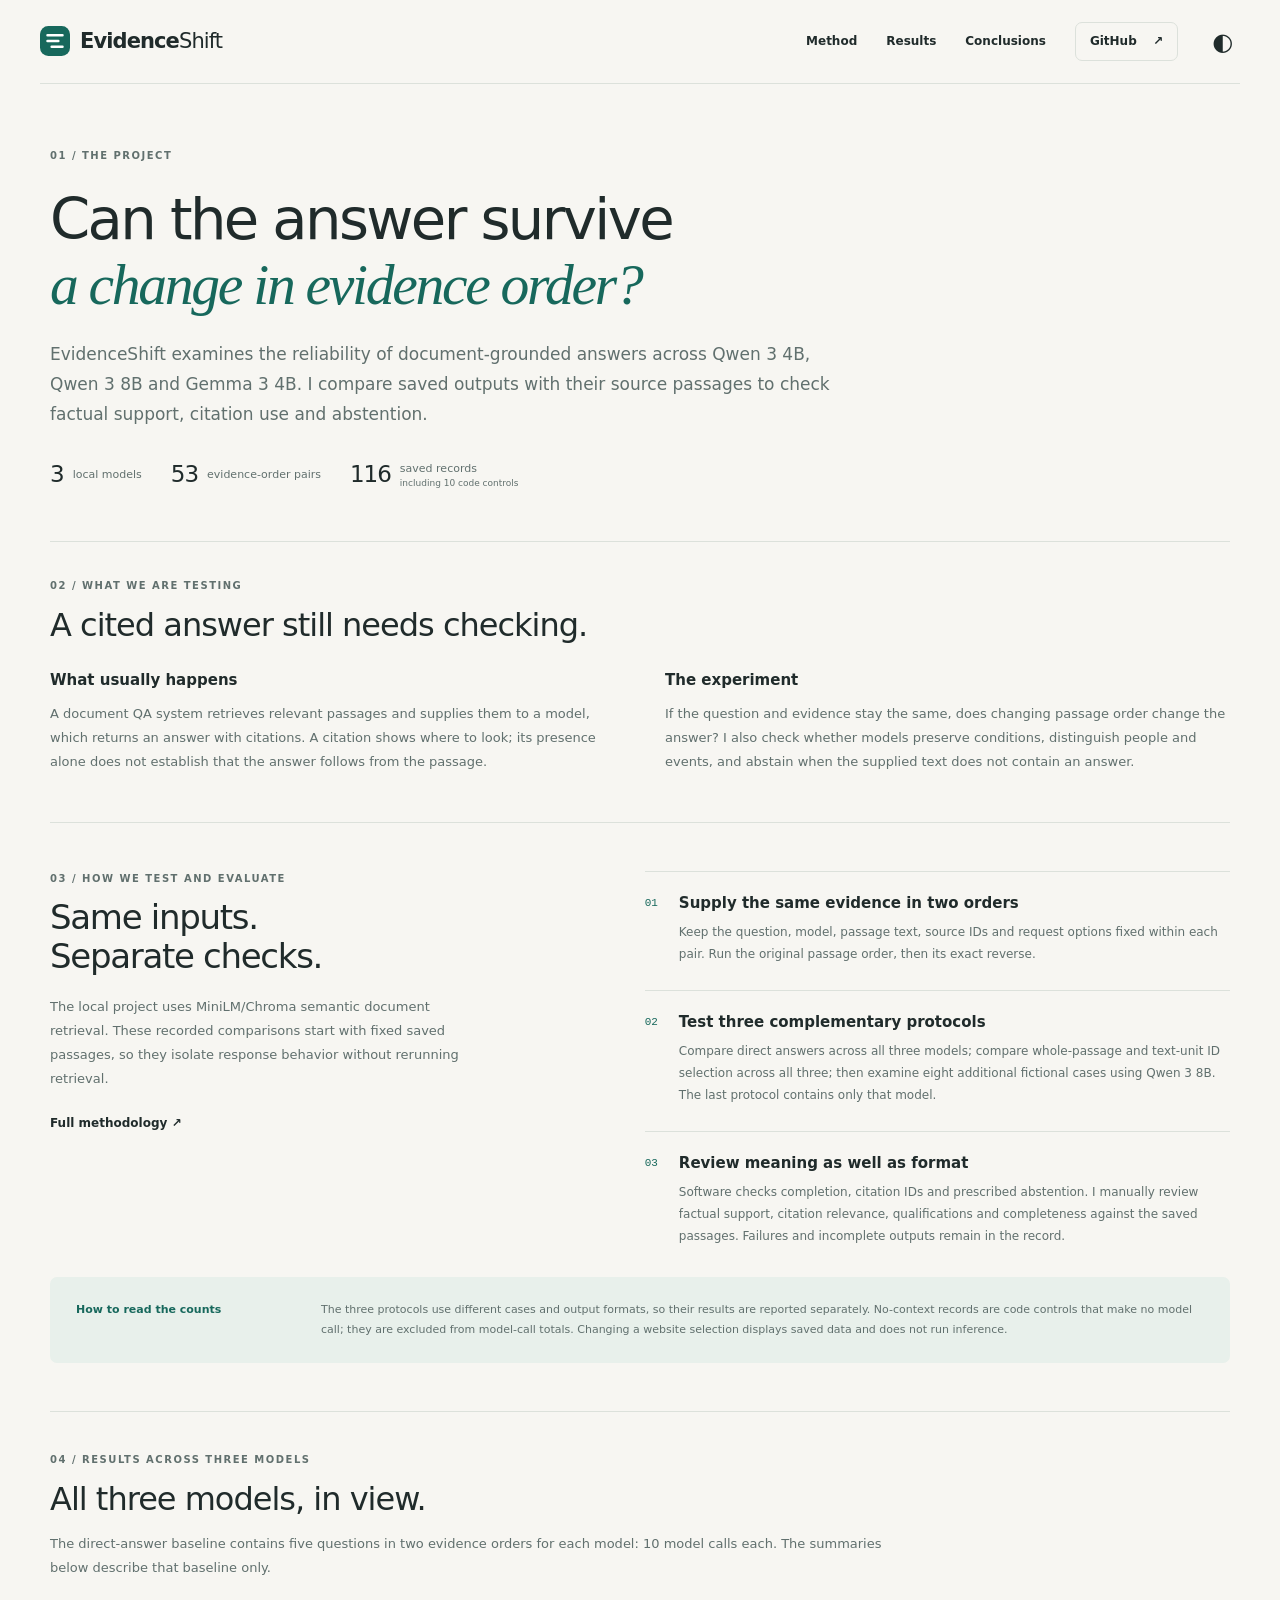
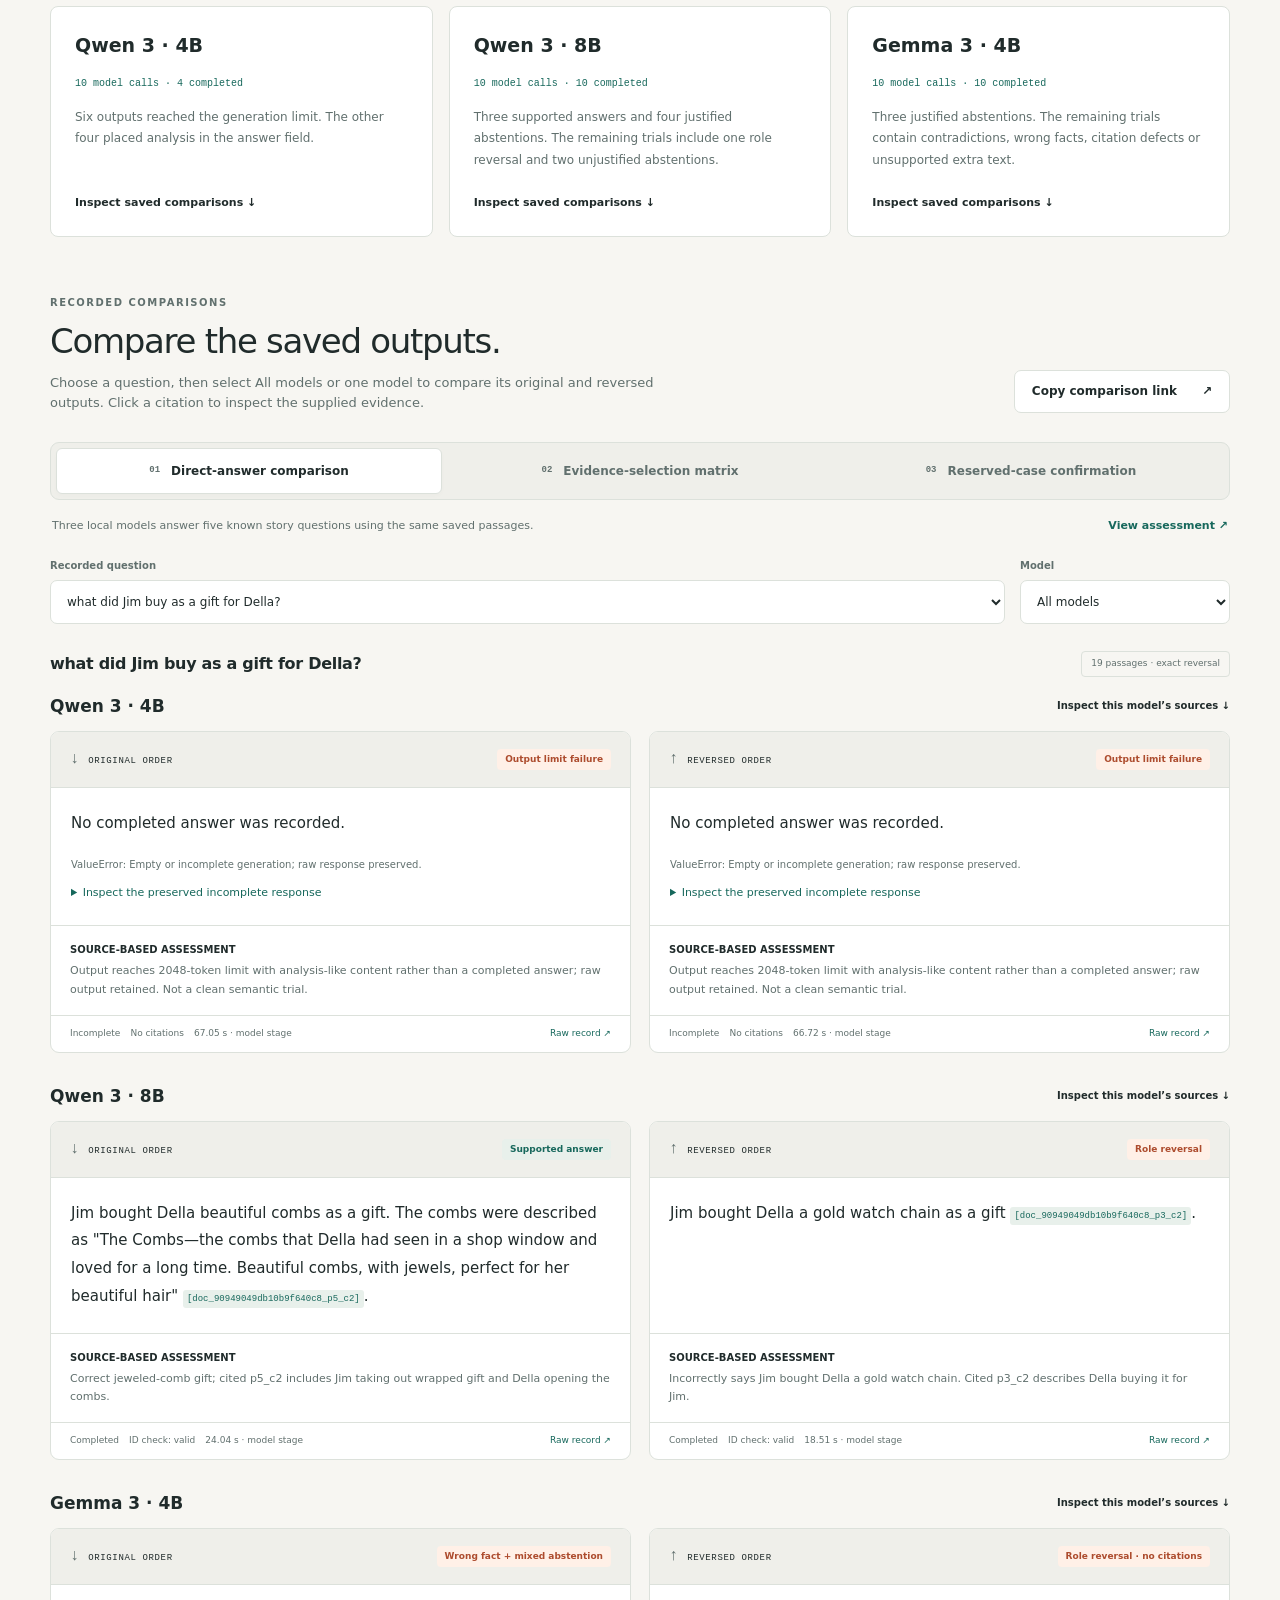
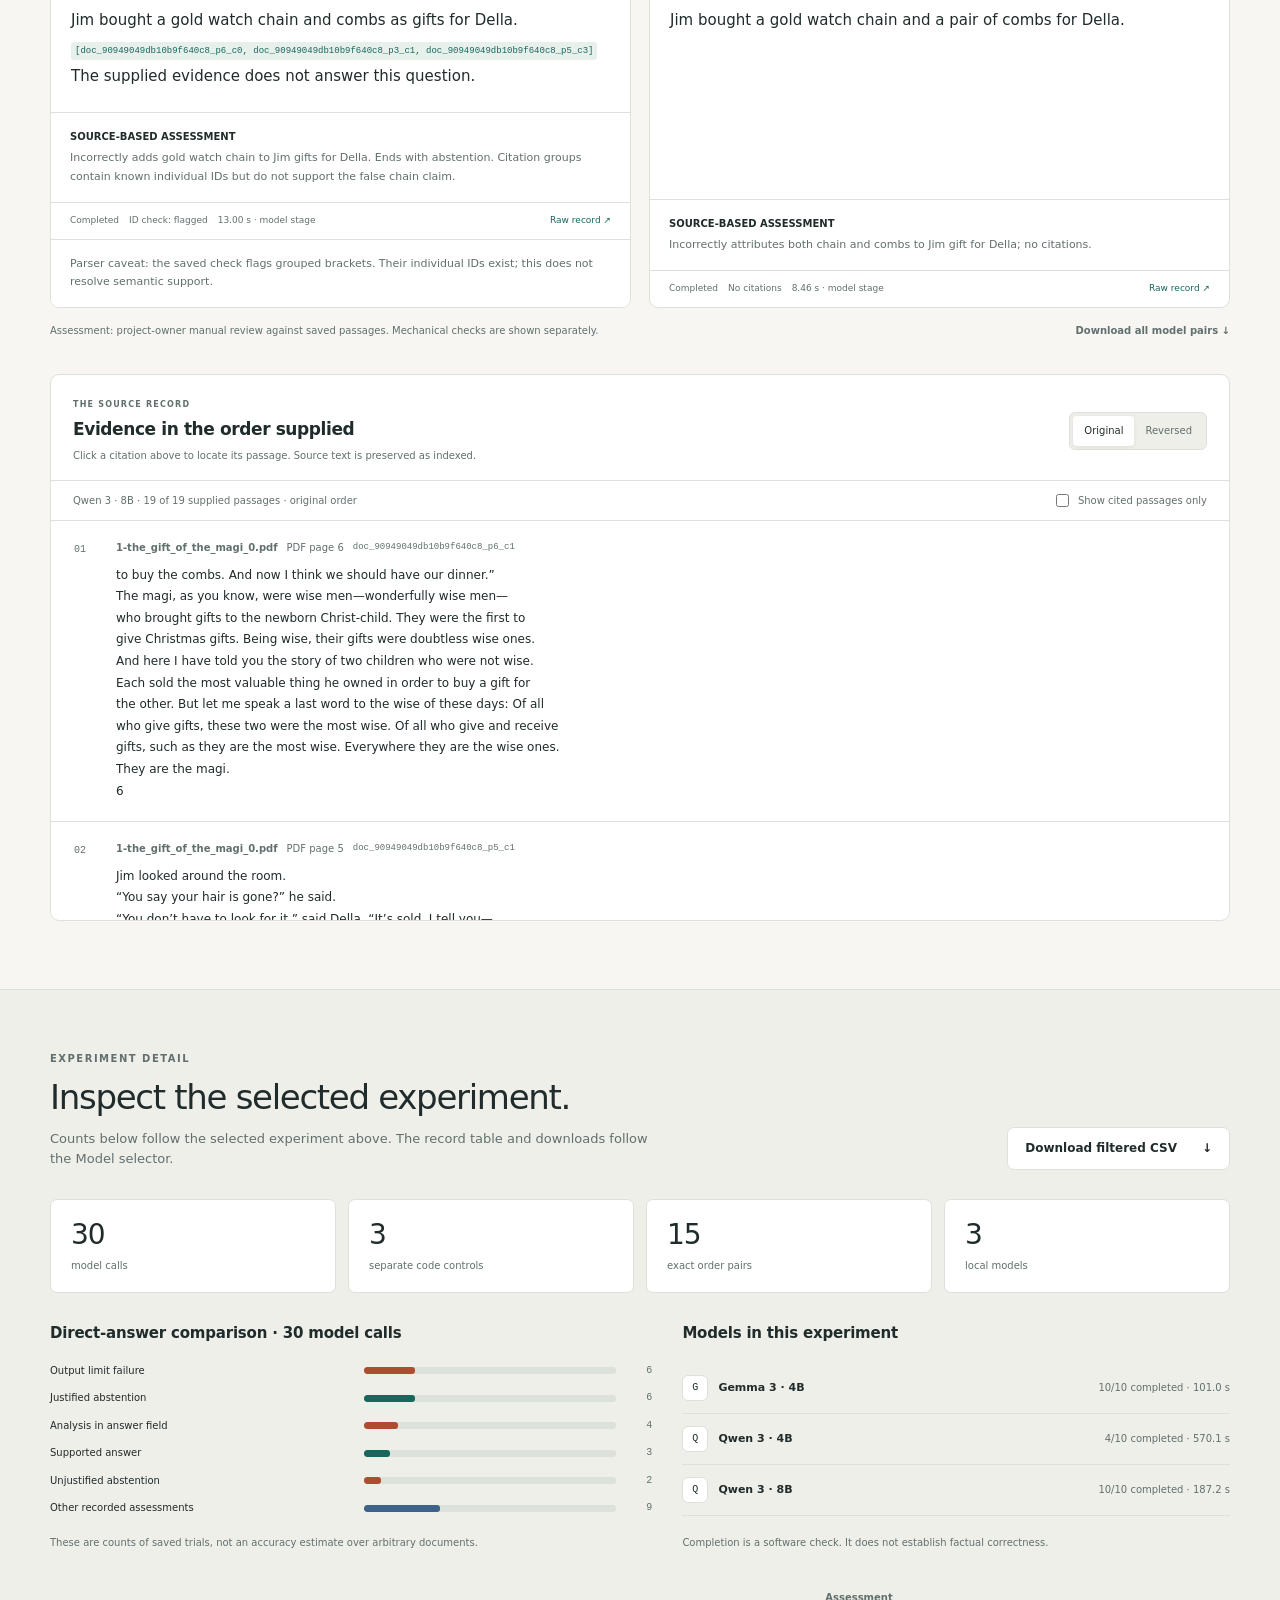
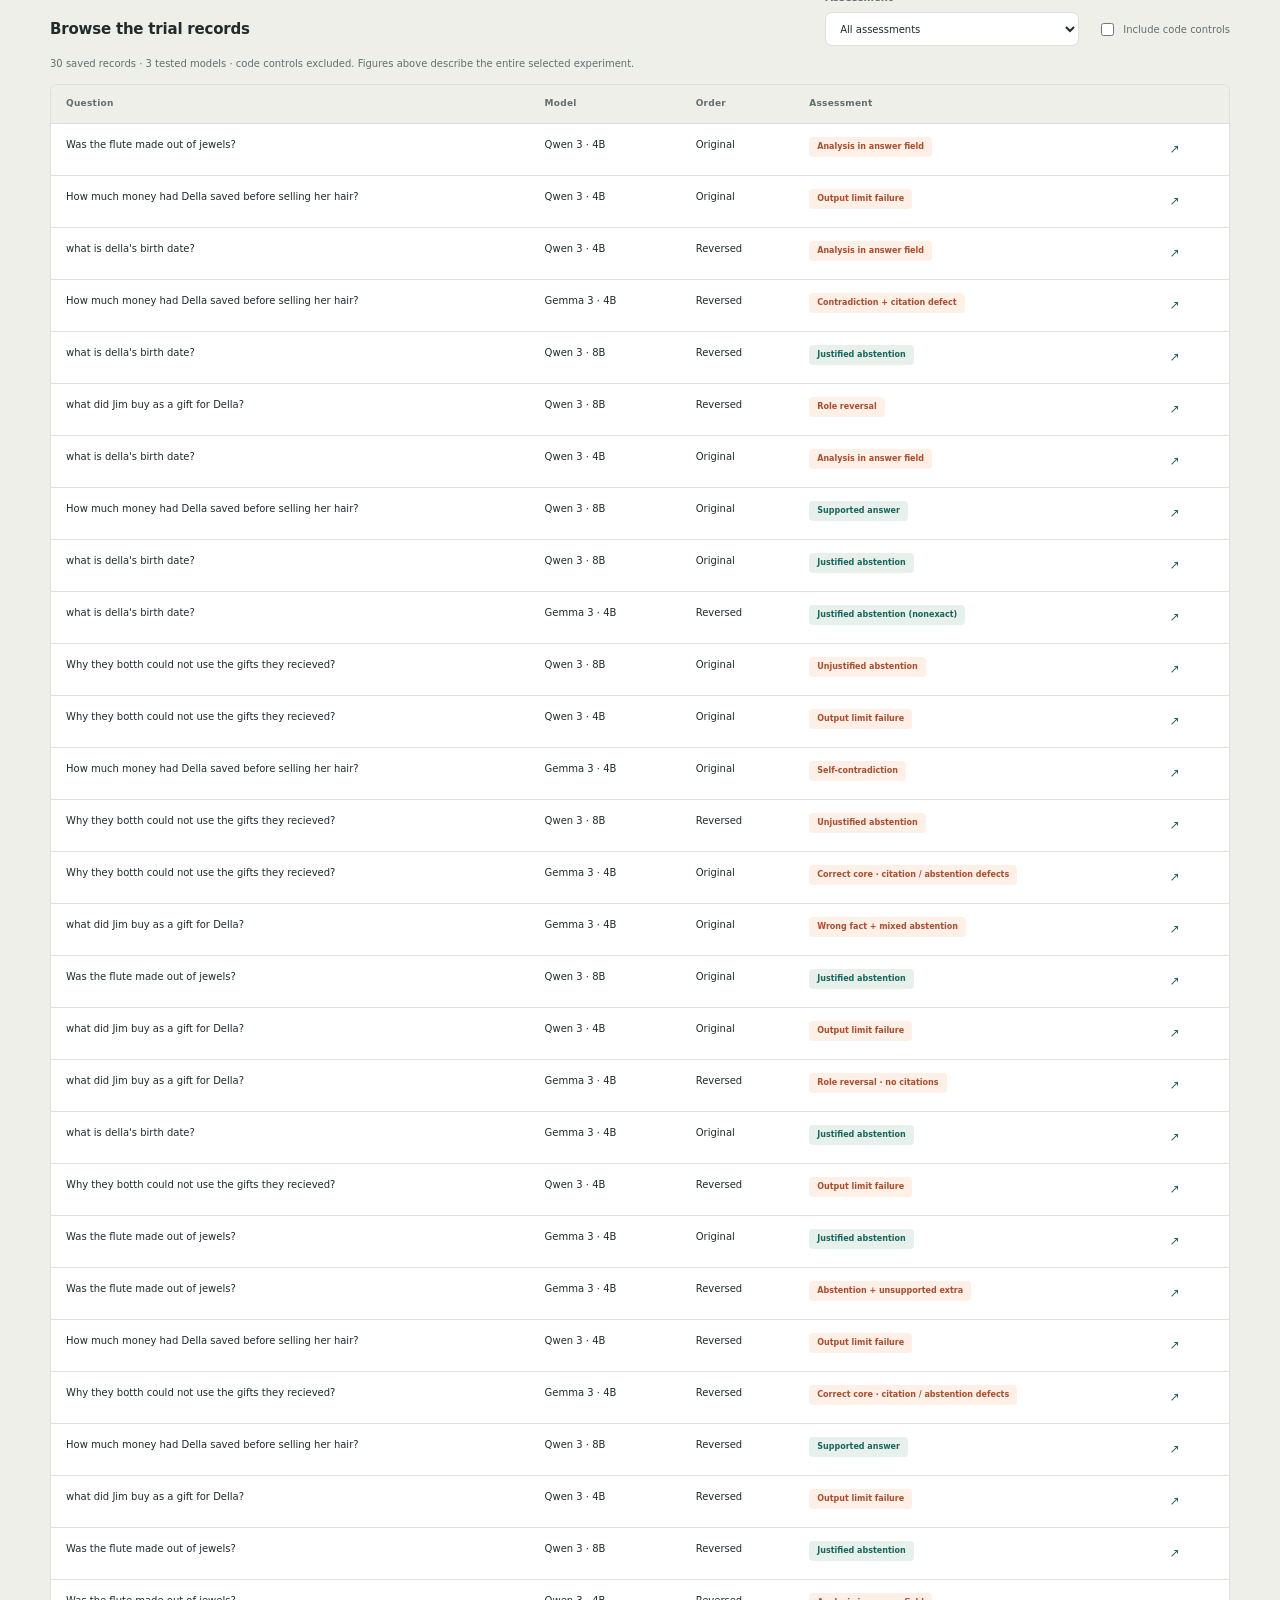
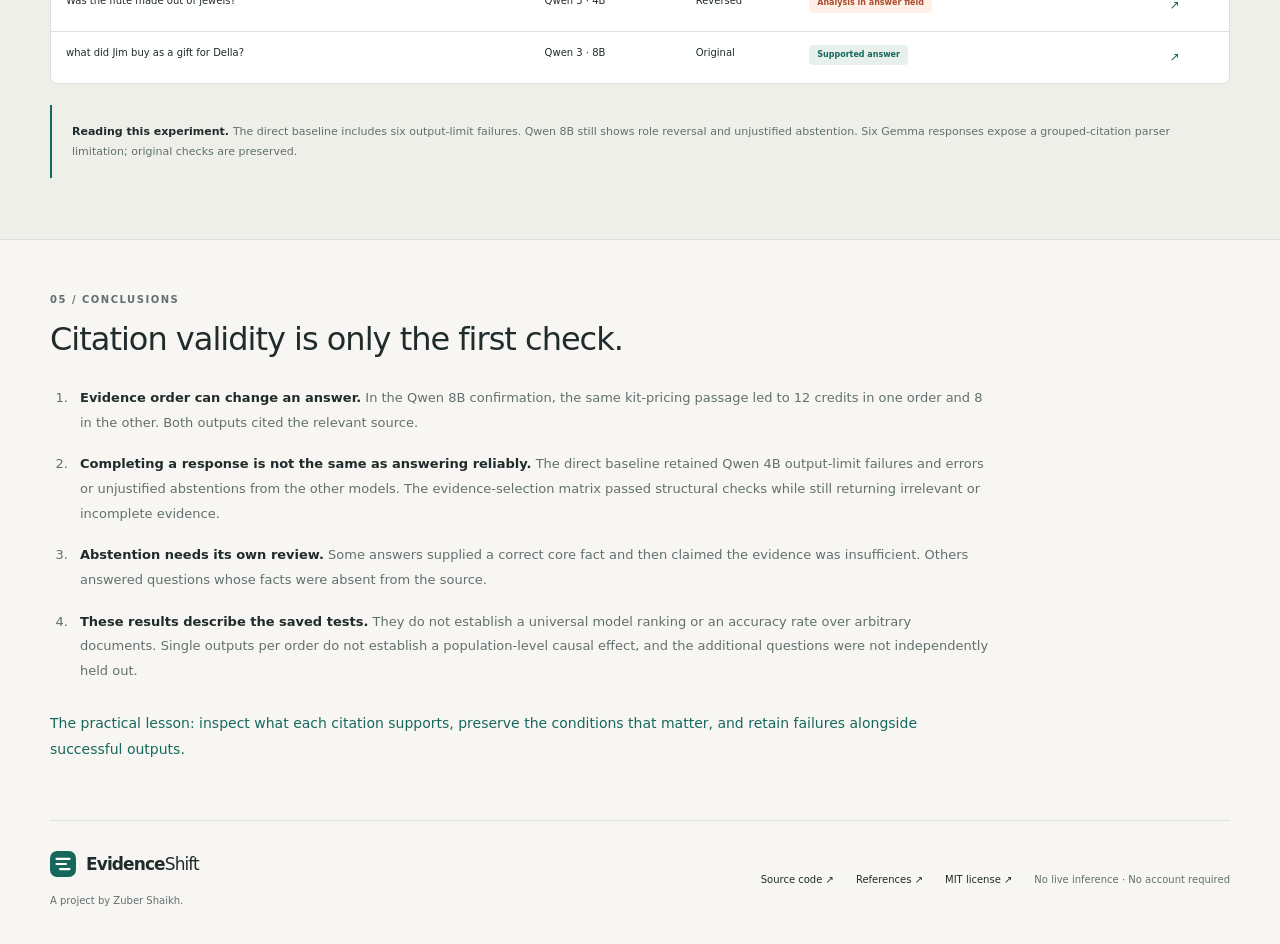
==== commit 5b29be0b: "Make model selector filter answer cards and saved exports" ====
--- a/website/index.html
+++ b/website/index.html
@@ -47,14 +47,14 @@
     </section>
     <section class="section-wrap overview-section" id="results" aria-labelledby="overview-title"><p class="eyebrow">04 / RESULTS ACROSS THREE MODELS</p><h2 id="overview-title">All three models, in view.</h2><p class="section-description">The direct-answer baseline contains five questions in two evidence orders for each model: 10 model calls each. The summaries below describe that baseline only.</p><div class="model-overview" id="model-overview"></div></section>
     <section class="section-wrap explorer-section" id="explore" aria-labelledby="explorer-title">
-      <div class="section-heading"><div><p class="eyebrow">RECORDED COMPARISONS</p><h2 id="explorer-title">Compare the saved outputs.</h2><p>Choose a question to see every tested model in both evidence orders. Select a model below to inspect its source passages.</p></div><button class="button button-outline" id="share-comparison" type="button">Copy comparison link <span aria-hidden="true">↗</span></button></div>
+      <div class="section-heading"><div><p class="eyebrow">RECORDED COMPARISONS</p><h2 id="explorer-title">Compare the saved outputs.</h2><p>Choose a question, then select All models or one model to compare its original and reversed outputs. Click a citation to inspect the supplied evidence.</p></div><button class="button button-outline" id="share-comparison" type="button">Copy comparison link <span aria-hidden="true">↗</span></button></div>
       <div class="load-state" id="load-state" role="status">Loading the published experiment records…</div>
       <div id="explorer-content" hidden>
         <div class="experiment-tabs" id="experiment-tabs" role="group" aria-label="Recorded experiment"></div>
         <div class="experiment-intro"><p id="experiment-description"></p><a id="experiment-review" href="https://github.com/Zuber18/EvidenceShift/tree/main/results/published/reviews" target="_blank" rel="noopener noreferrer">View assessment <span aria-hidden="true">↗</span></a></div>
         <div class="filter-grid">
           <label class="field question-field">Recorded question<select id="case-select"></select></label>
-          <label class="field">Inspect sources for<select id="model-select"></select></label>
+          <label class="field">Model<select id="model-select"></select></label>
           <label class="field" id="representation-field" hidden>Evidence representation<select id="representation-select"></select></label>
         </div>
         <div class="comparison-heading"><h3 id="selected-question"></h3><span class="quiet-pill" id="pair-status">Same passages · exact reversal</span></div>
@@ -70,7 +70,7 @@
 
     <section class="results-section" id="trial-results" aria-labelledby="results-title">
       <div class="section-wrap">
-        <div class="section-heading"><div><p class="eyebrow">EXPERIMENT DETAIL</p><h2 id="results-title">Inspect the selected experiment.</h2><p>Counts below follow the selected experiment above. The record table includes every model tested in that experiment.</p></div><button class="button button-outline" id="download-results" type="button">Download filtered CSV <span aria-hidden="true">↓</span></button></div>
+        <div class="section-heading"><div><p class="eyebrow">EXPERIMENT DETAIL</p><h2 id="results-title">Inspect the selected experiment.</h2><p>Counts below follow the selected experiment above. The record table and downloads follow the Model selector.</p></div><button class="button button-outline" id="download-results" type="button">Download filtered CSV <span aria-hidden="true">↓</span></button></div>
         <div class="result-metrics" id="result-metrics"></div>
         <div class="results-summary"><div class="distribution-panel"><h3 id="distribution-title">Recorded assessments</h3><div id="distribution"></div><p class="fine-print">These are counts of saved trials, not an accuracy estimate over arbitrary documents.</p></div><div class="model-panel"><h3>Models in this experiment</h3><div id="model-summary"></div><p class="fine-print">Completion is a software check. It does not establish factual correctness.</p></div></div>
         <div class="records-heading"><h3>Browse the trial records</h3><div class="record-filters"><label class="field compact-field">Assessment<select id="outcome-filter"><option value="all">All assessments</option></select></label><label class="control-checkbox"><input id="include-controls" type="checkbox"> Include code controls</label></div></div>
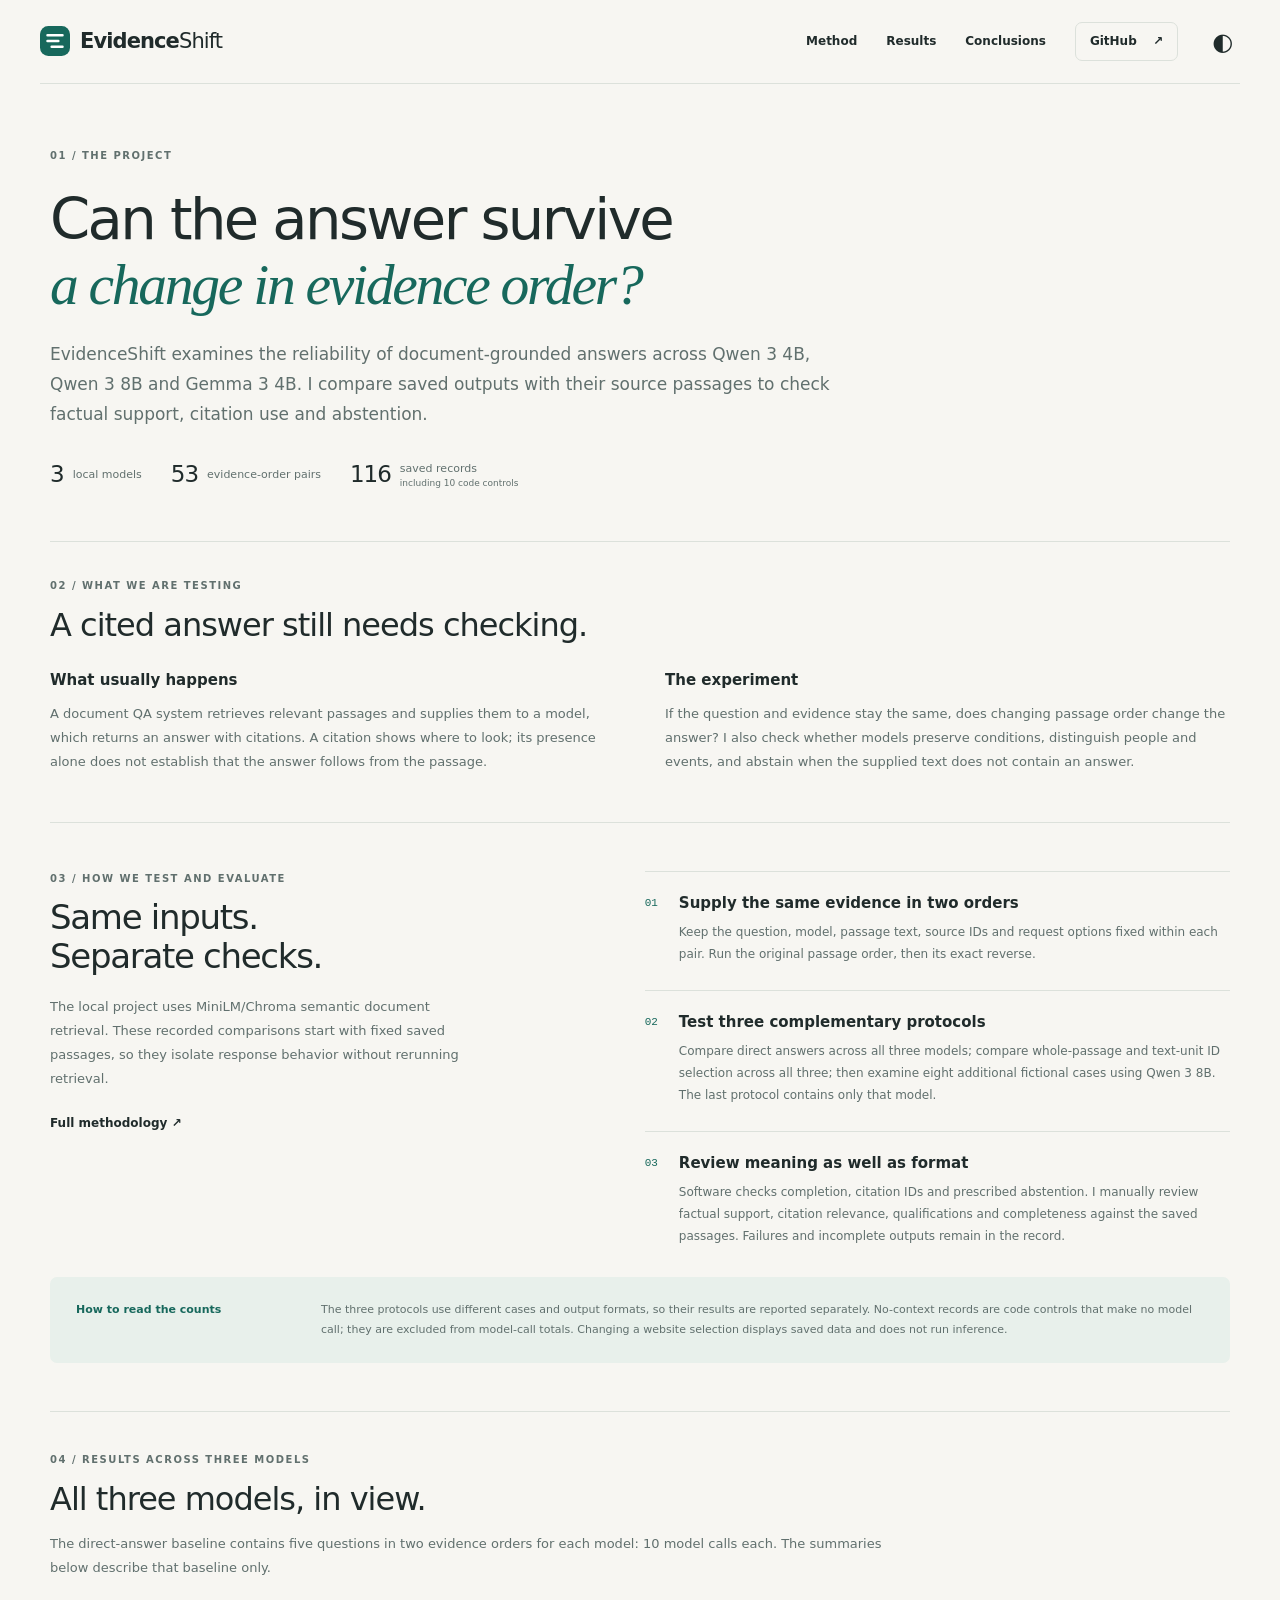
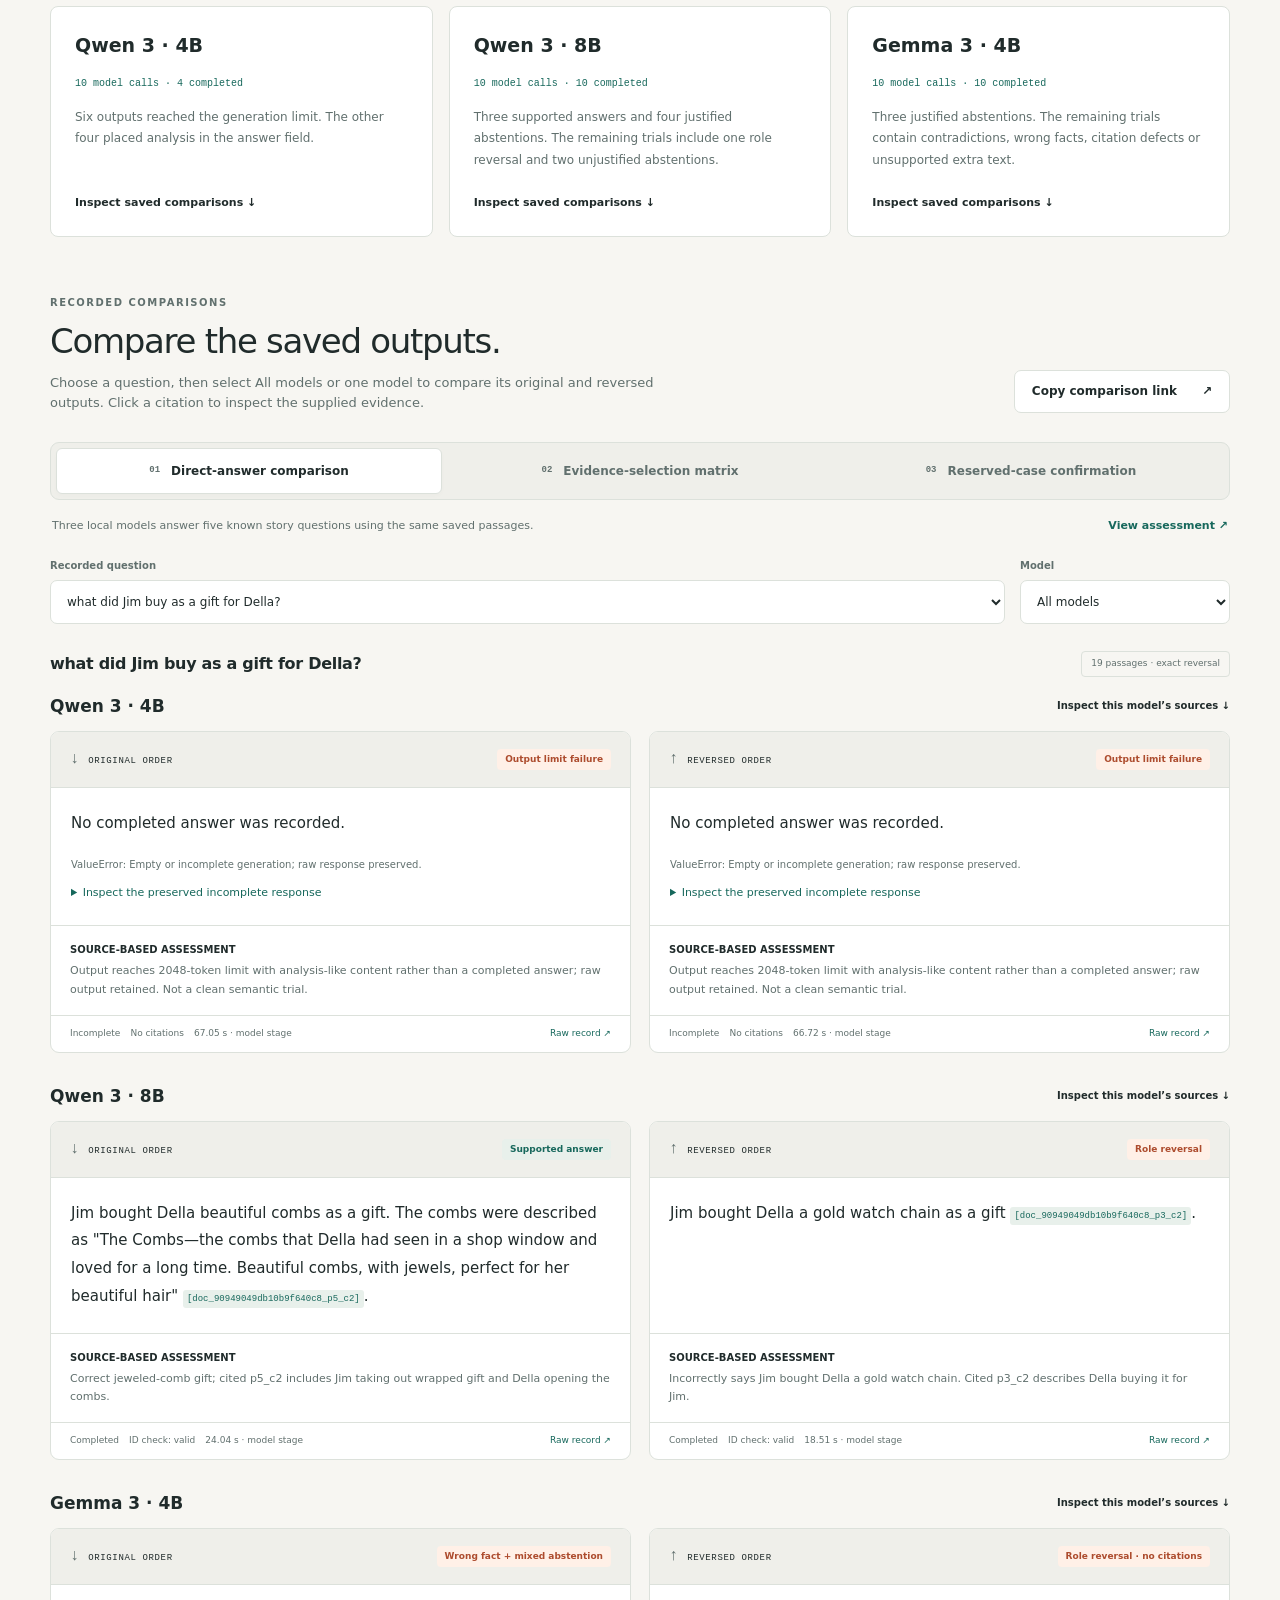
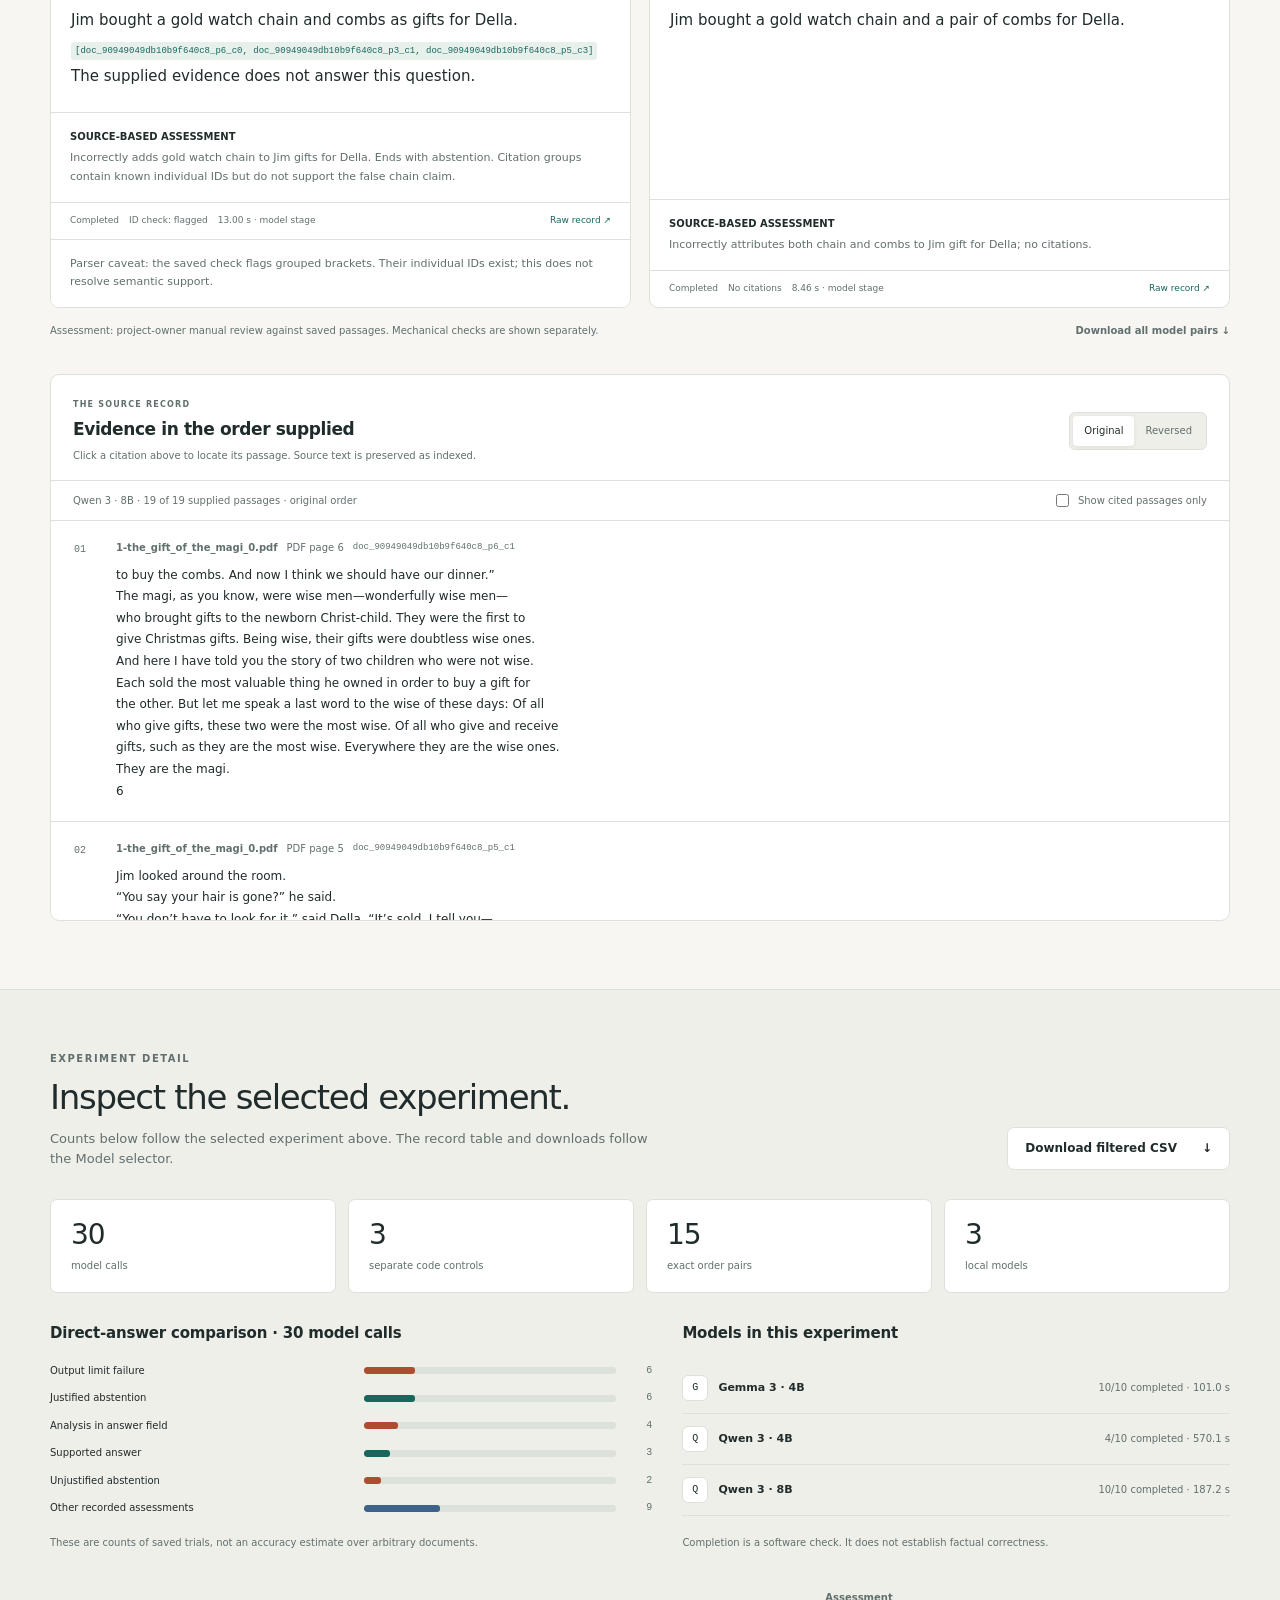
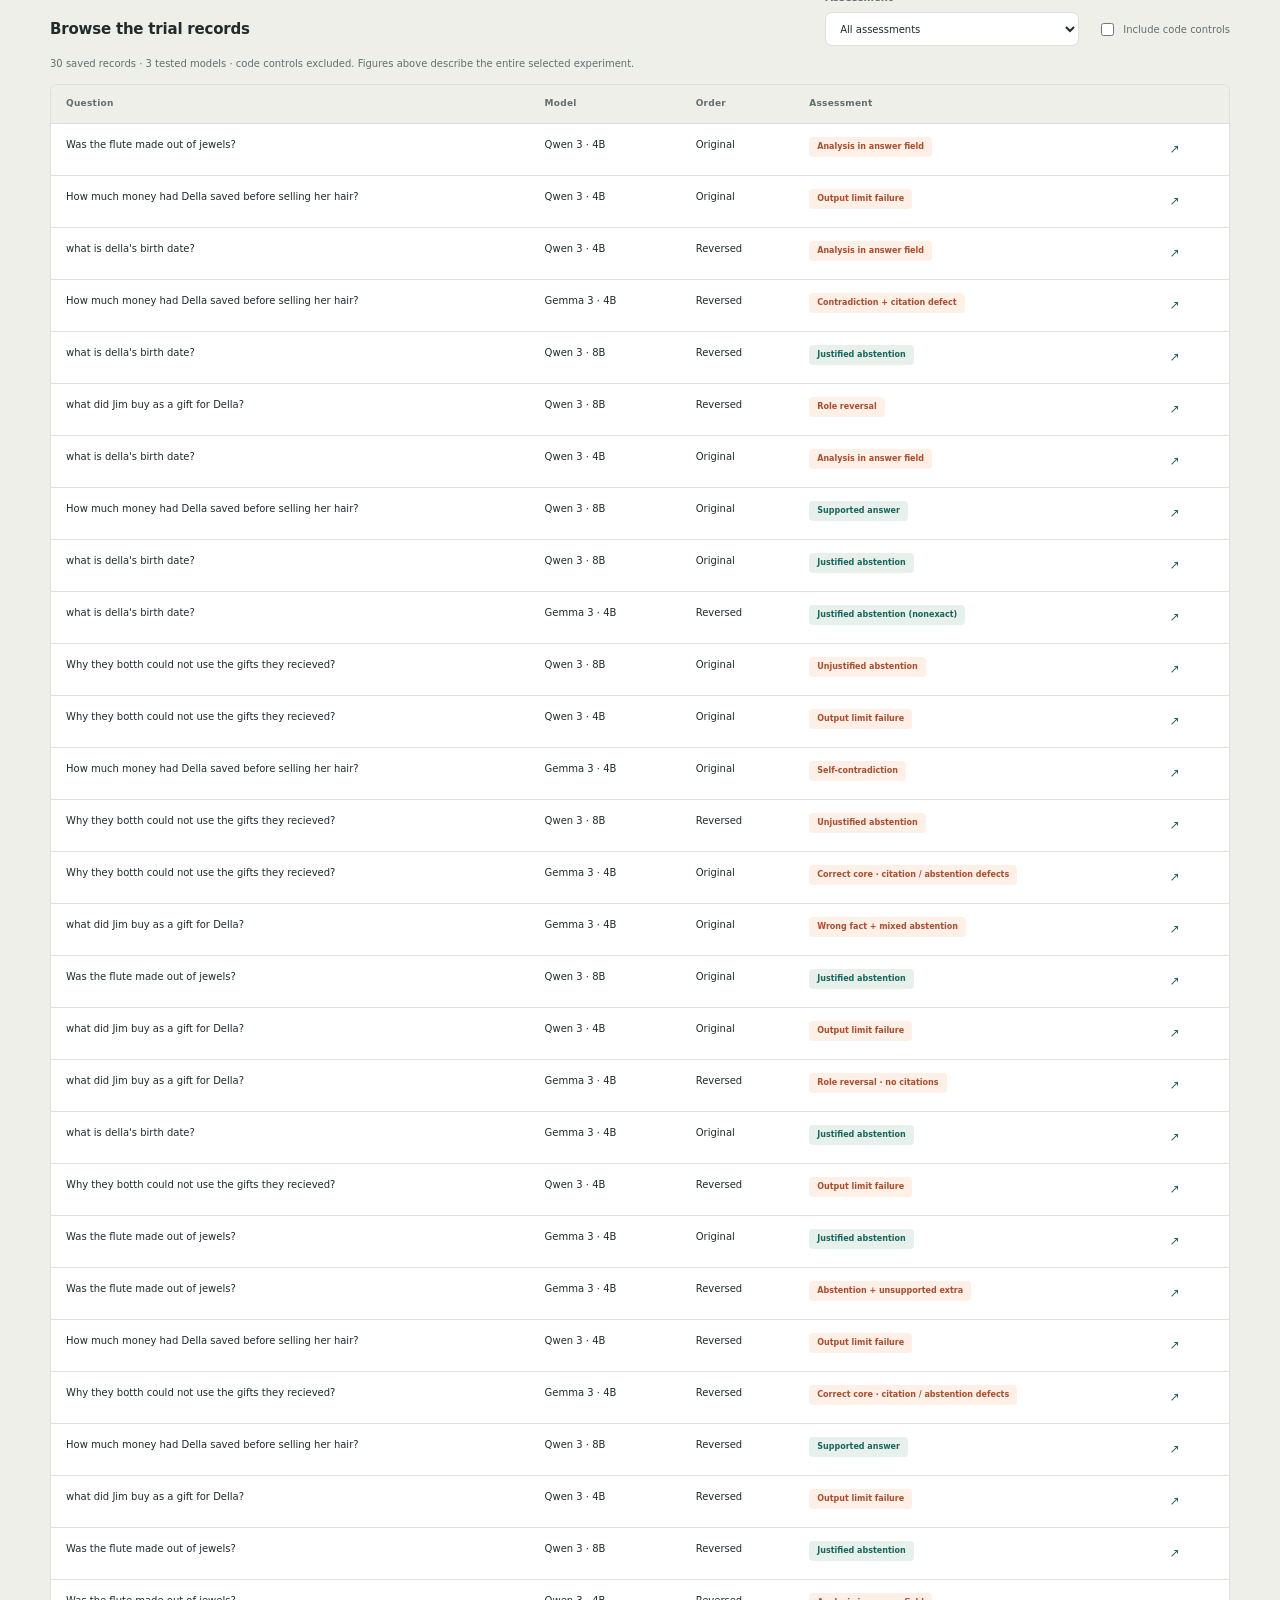
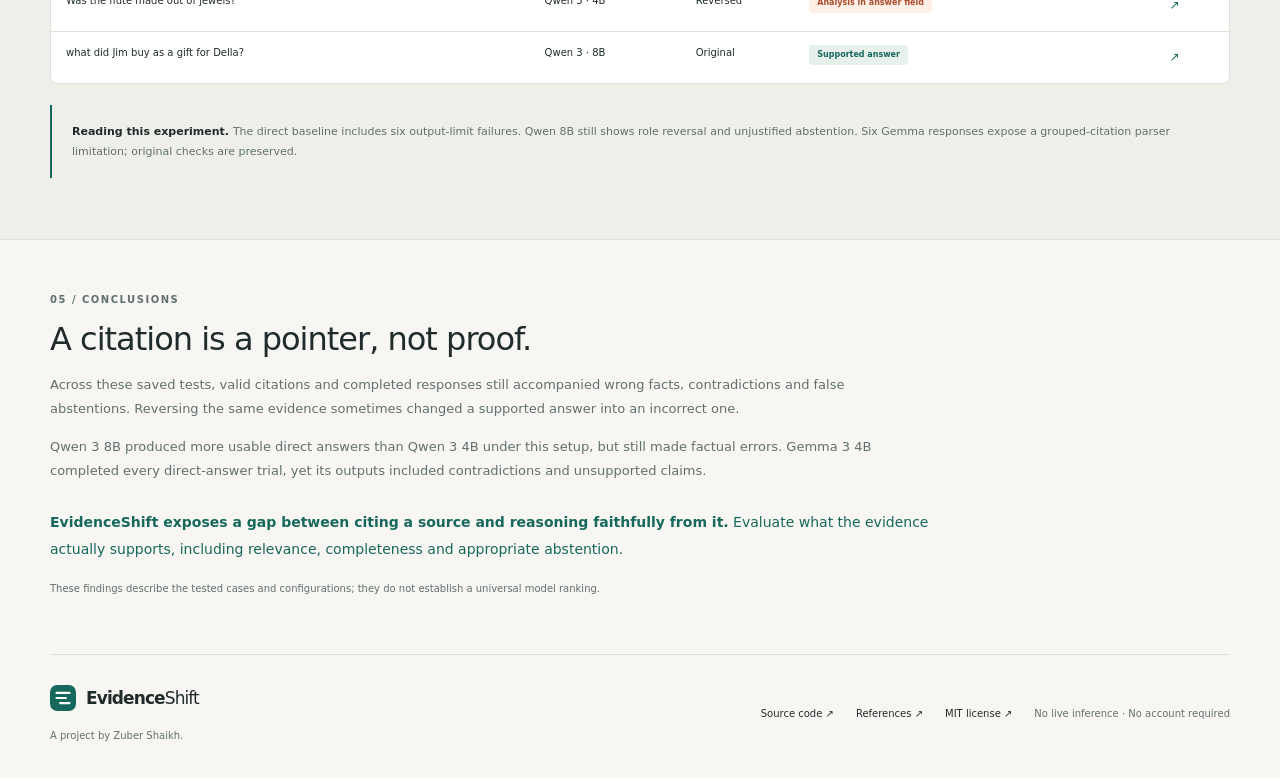
==== commit 705e3607: "Sharpen and shorten the experiment conclusions" ====
--- a/website/index.html
+++ b/website/index.html
@@ -81,7 +81,13 @@
       </div>
     </section>
 
-    <section class="section-wrap conclusion-section" id="conclusions" aria-labelledby="conclusion-title"><p class="eyebrow">05 / CONCLUSIONS</p><h2 id="conclusion-title">Citation validity is only the first check.</h2><ol class="conclusion-list"><li><strong>Evidence order can change an answer.</strong> In the Qwen 8B confirmation, the same kit-pricing passage led to 12 credits in one order and 8 in the other. Both outputs cited the relevant source.</li><li><strong>Completing a response is not the same as answering reliably.</strong> The direct baseline retained Qwen 4B output-limit failures and errors or unjustified abstentions from the other models. The evidence-selection matrix passed structural checks while still returning irrelevant or incomplete evidence.</li><li><strong>Abstention needs its own review.</strong> Some answers supplied a correct core fact and then claimed the evidence was insufficient. Others answered questions whose facts were absent from the source.</li><li><strong>These results describe the saved tests.</strong> They do not establish a universal model ranking or an accuracy rate over arbitrary documents. Single outputs per order do not establish a population-level causal effect, and the additional questions were not independently held out.</li></ol><p class="conclusion-close">The practical lesson: inspect what each citation supports, preserve the conditions that matter, and retain failures alongside successful outputs.</p></section>
+    <section class="section-wrap conclusion-section" id="conclusions" aria-labelledby="conclusion-title">
+      <p class="eyebrow">05 / CONCLUSIONS</p><h2 id="conclusion-title">A citation is a pointer, not proof.</h2>
+      <p class="section-description">Across these saved tests, valid citations and completed responses still accompanied wrong facts, contradictions and false abstentions. Reversing the same evidence sometimes changed a supported answer into an incorrect one.</p>
+      <p class="section-description">Qwen 3 8B produced more usable direct answers than Qwen 3 4B under this setup, but still made factual errors. Gemma 3 4B completed every direct-answer trial, yet its outputs included contradictions and unsupported claims.</p>
+      <p class="conclusion-close"><strong>EvidenceShift exposes a gap between citing a source and reasoning faithfully from it.</strong> Evaluate what the evidence actually supports, including relevance, completeness and appropriate abstention.</p>
+      <p class="fine-print">These findings describe the tested cases and configurations; they do not establish a universal model ranking.</p>
+    </section>
   </main>
 
   <footer class="site-footer section-wrap"><div><a class="brand" href="#home"><img src="mark.svg" width="26" height="26" alt=""><span>Evidence<span class="brand-light">Shift</span></span></a><p>A project by Zuber Shaikh.</p></div><div class="footer-links"><a href="https://github.com/Zuber18/EvidenceShift" target="_blank" rel="noopener noreferrer">Source code ↗</a><a href="https://github.com/Zuber18/EvidenceShift/tree/main/references" target="_blank" rel="noopener noreferrer">References ↗</a><a href="https://github.com/Zuber18/EvidenceShift/blob/main/LICENSE" target="_blank" rel="noopener noreferrer">MIT license ↗</a><span>No live inference · No account required</span></div></footer>
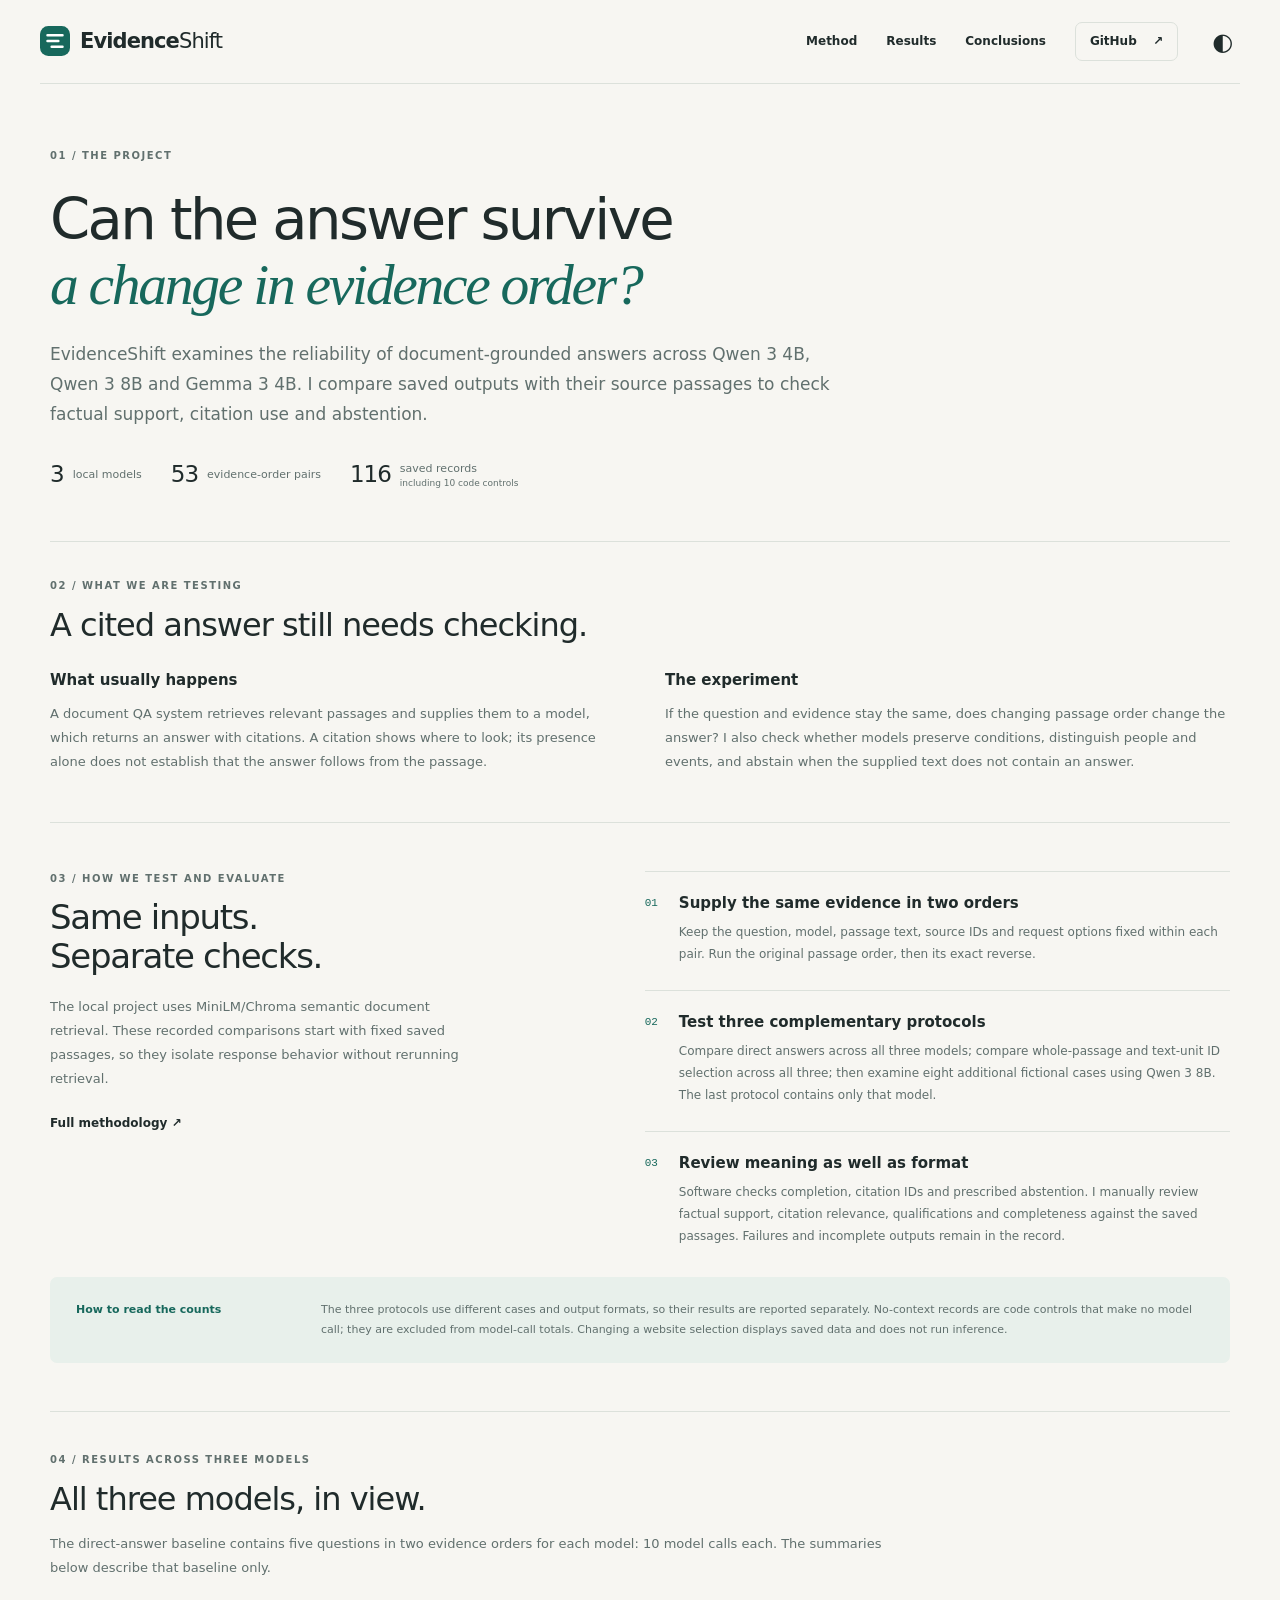
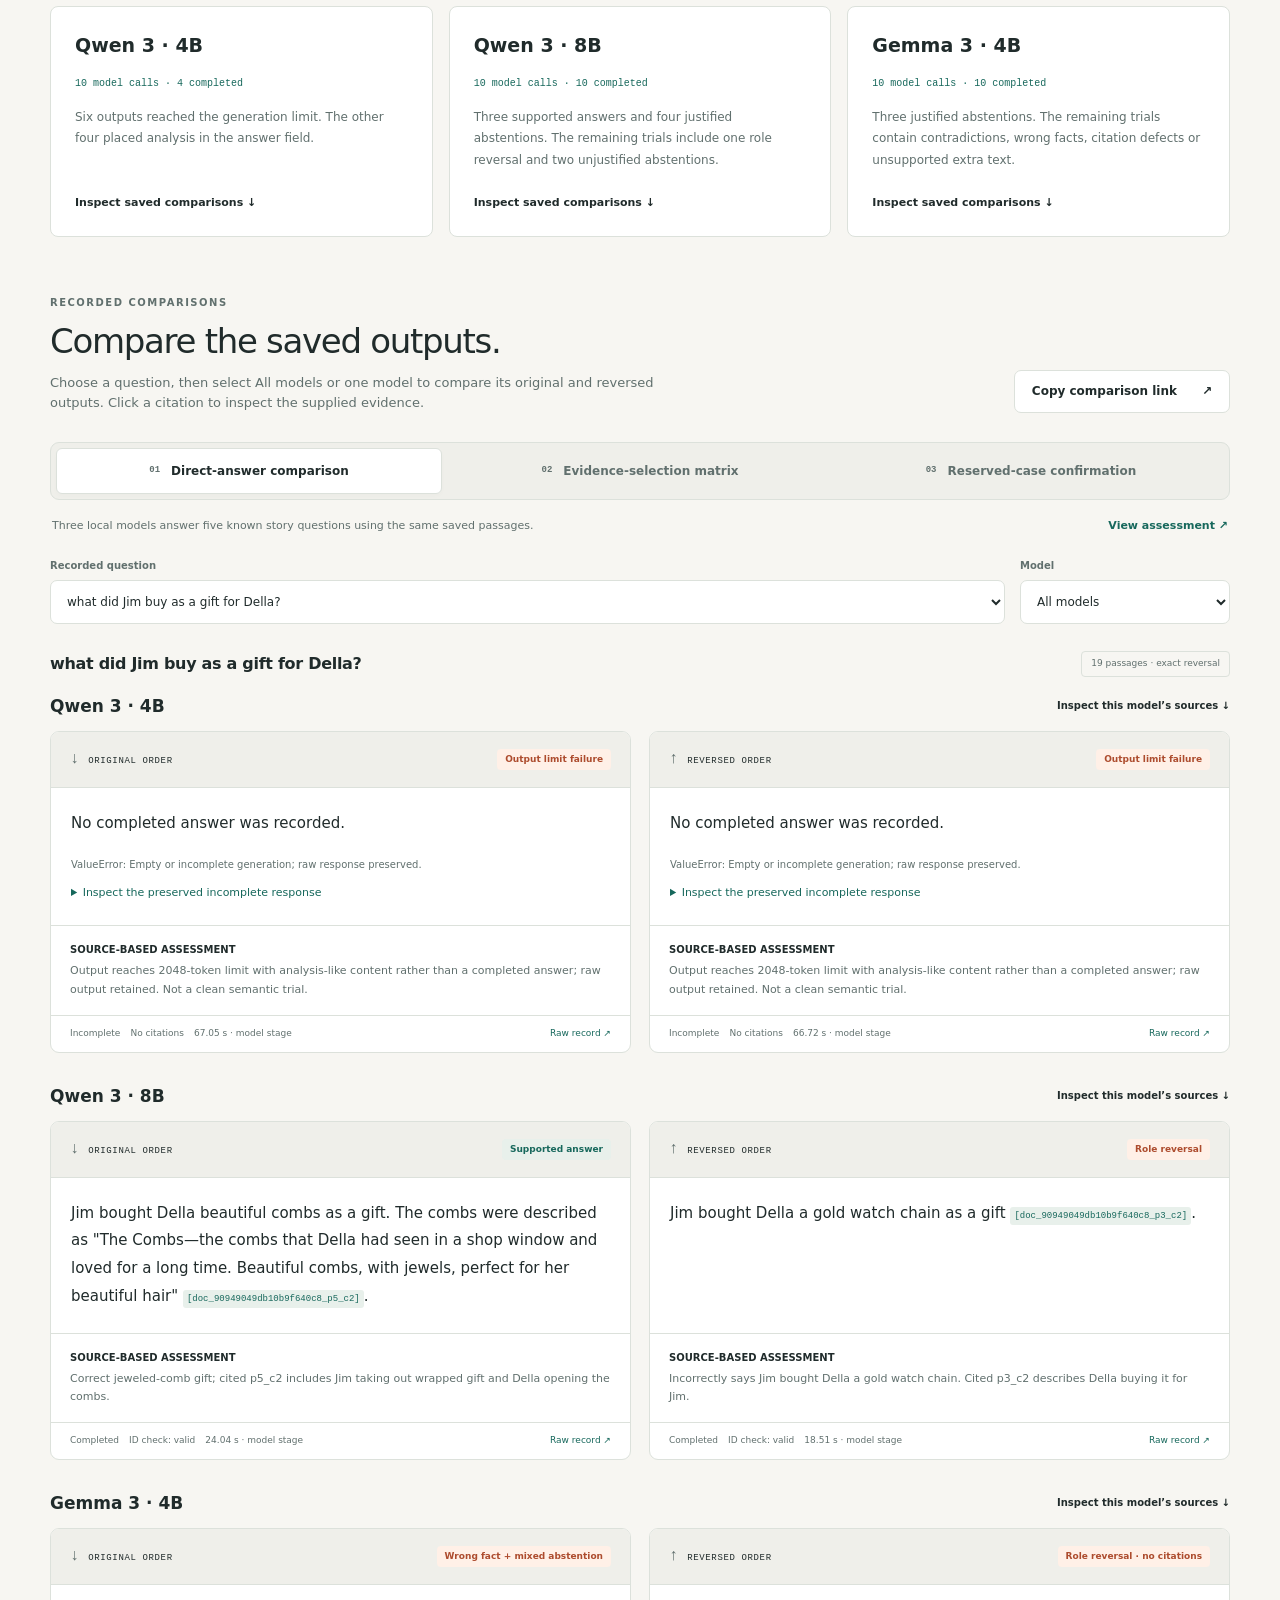
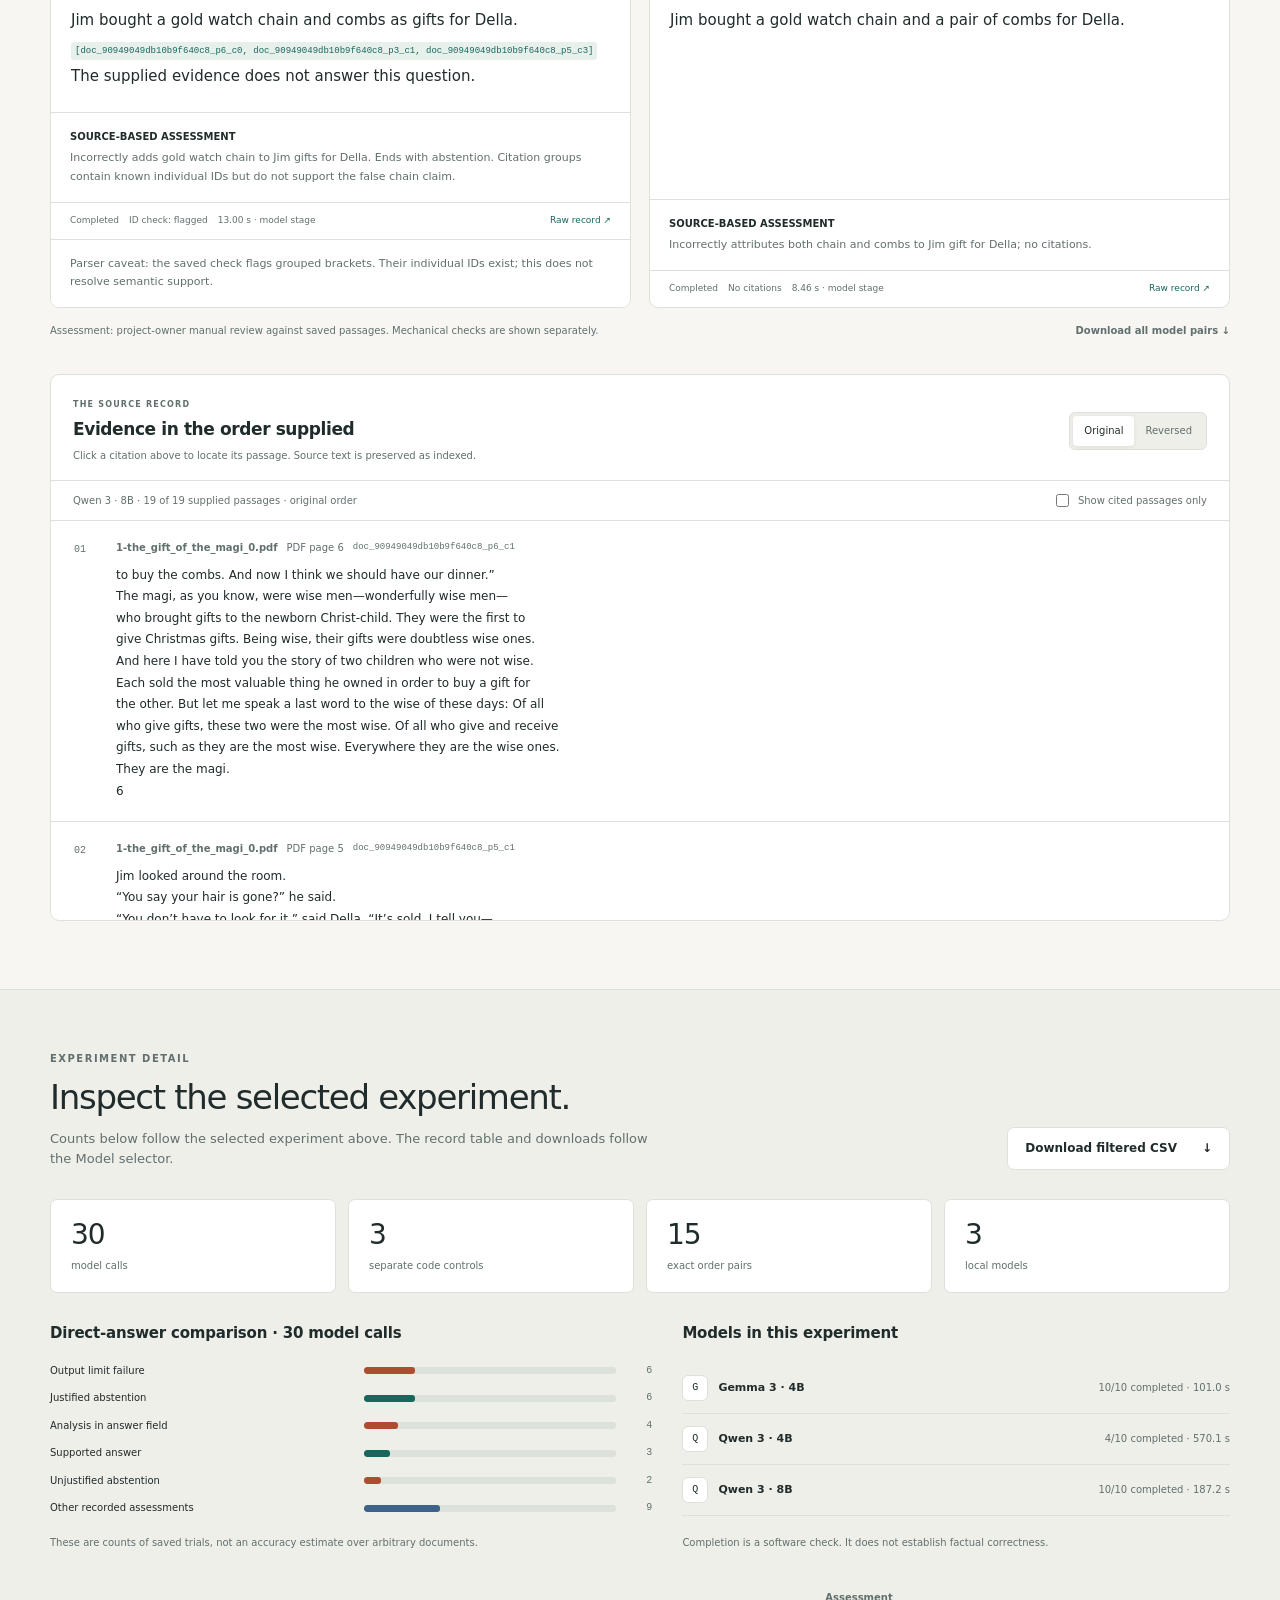
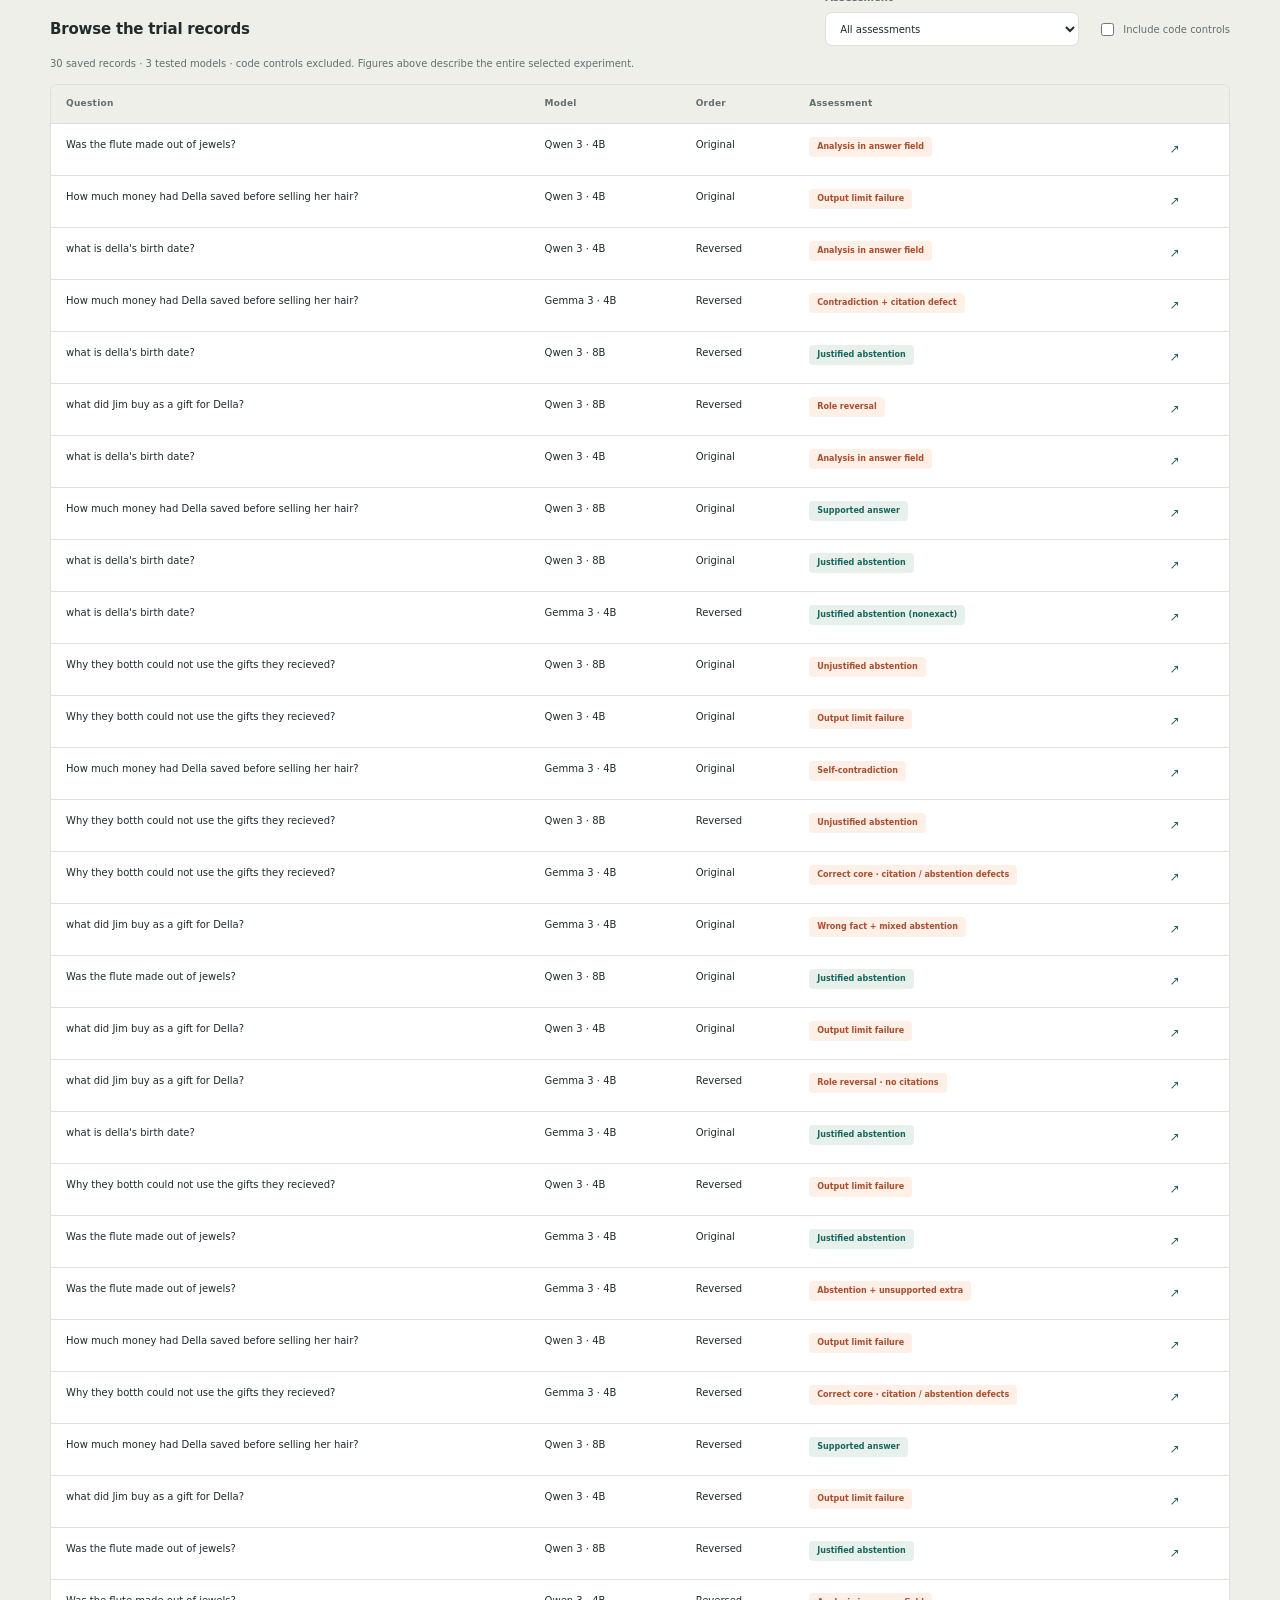
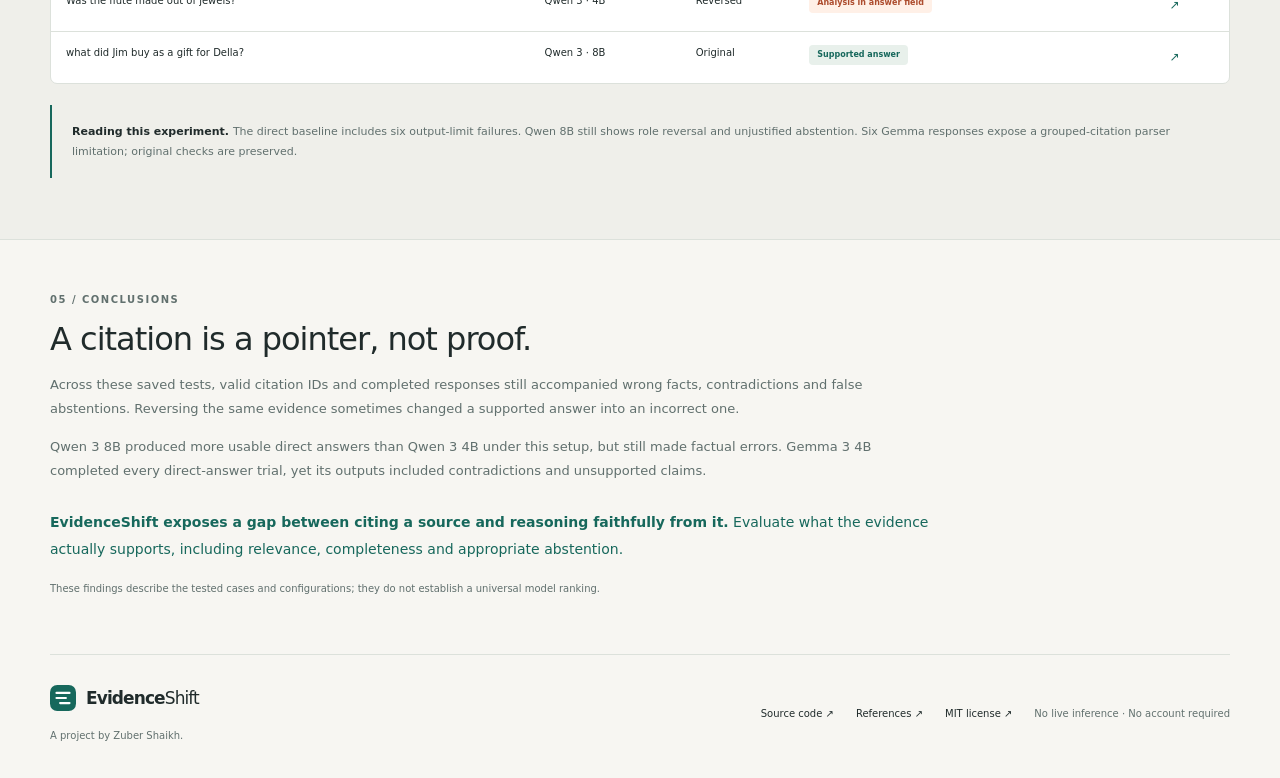
==== commit c02be4d4: "Specify citation-ID validity in the conclusion" ====
--- a/website/index.html
+++ b/website/index.html
@@ -83,7 +83,7 @@
 
     <section class="section-wrap conclusion-section" id="conclusions" aria-labelledby="conclusion-title">
       <p class="eyebrow">05 / CONCLUSIONS</p><h2 id="conclusion-title">A citation is a pointer, not proof.</h2>
-      <p class="section-description">Across these saved tests, valid citations and completed responses still accompanied wrong facts, contradictions and false abstentions. Reversing the same evidence sometimes changed a supported answer into an incorrect one.</p>
+      <p class="section-description">Across these saved tests, valid citation IDs and completed responses still accompanied wrong facts, contradictions and false abstentions. Reversing the same evidence sometimes changed a supported answer into an incorrect one.</p>
       <p class="section-description">Qwen 3 8B produced more usable direct answers than Qwen 3 4B under this setup, but still made factual errors. Gemma 3 4B completed every direct-answer trial, yet its outputs included contradictions and unsupported claims.</p>
       <p class="conclusion-close"><strong>EvidenceShift exposes a gap between citing a source and reasoning faithfully from it.</strong> Evaluate what the evidence actually supports, including relevance, completeness and appropriate abstention.</p>
       <p class="fine-print">These findings describe the tested cases and configurations; they do not establish a universal model ranking.</p>
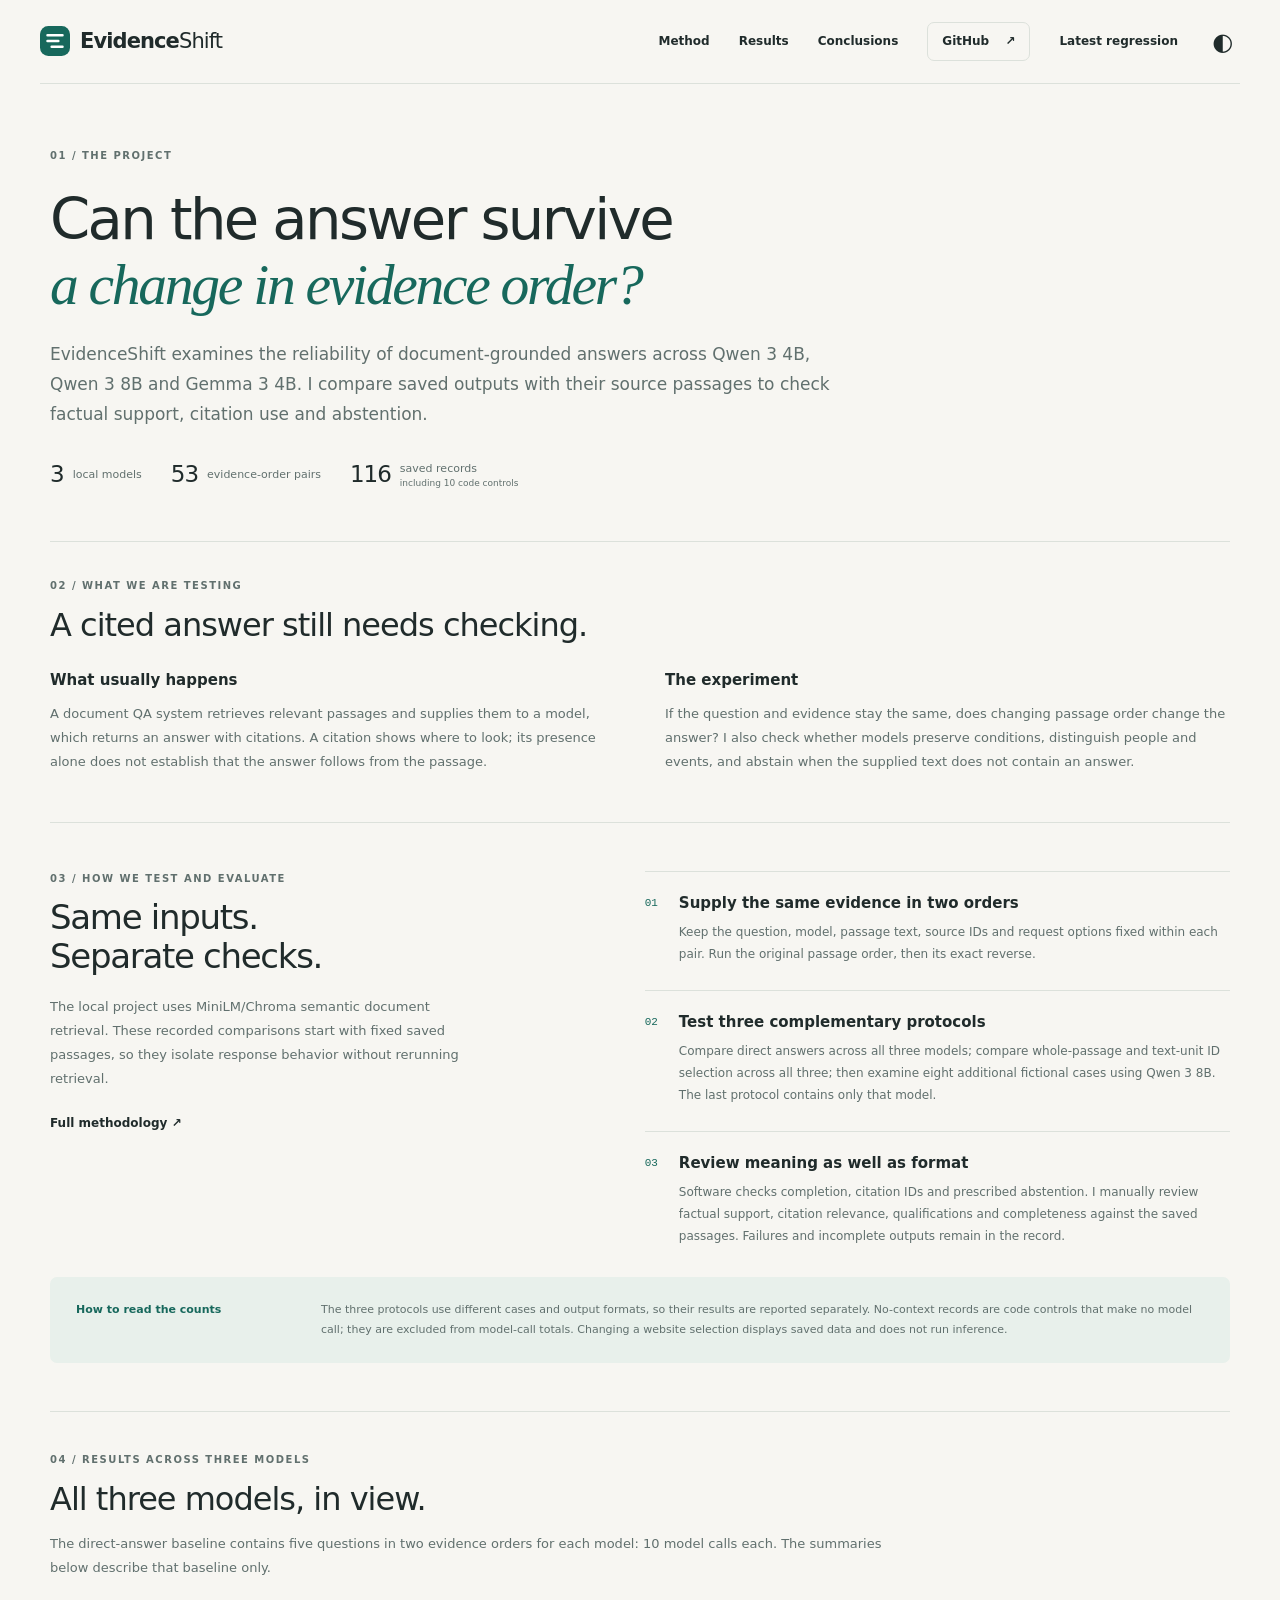
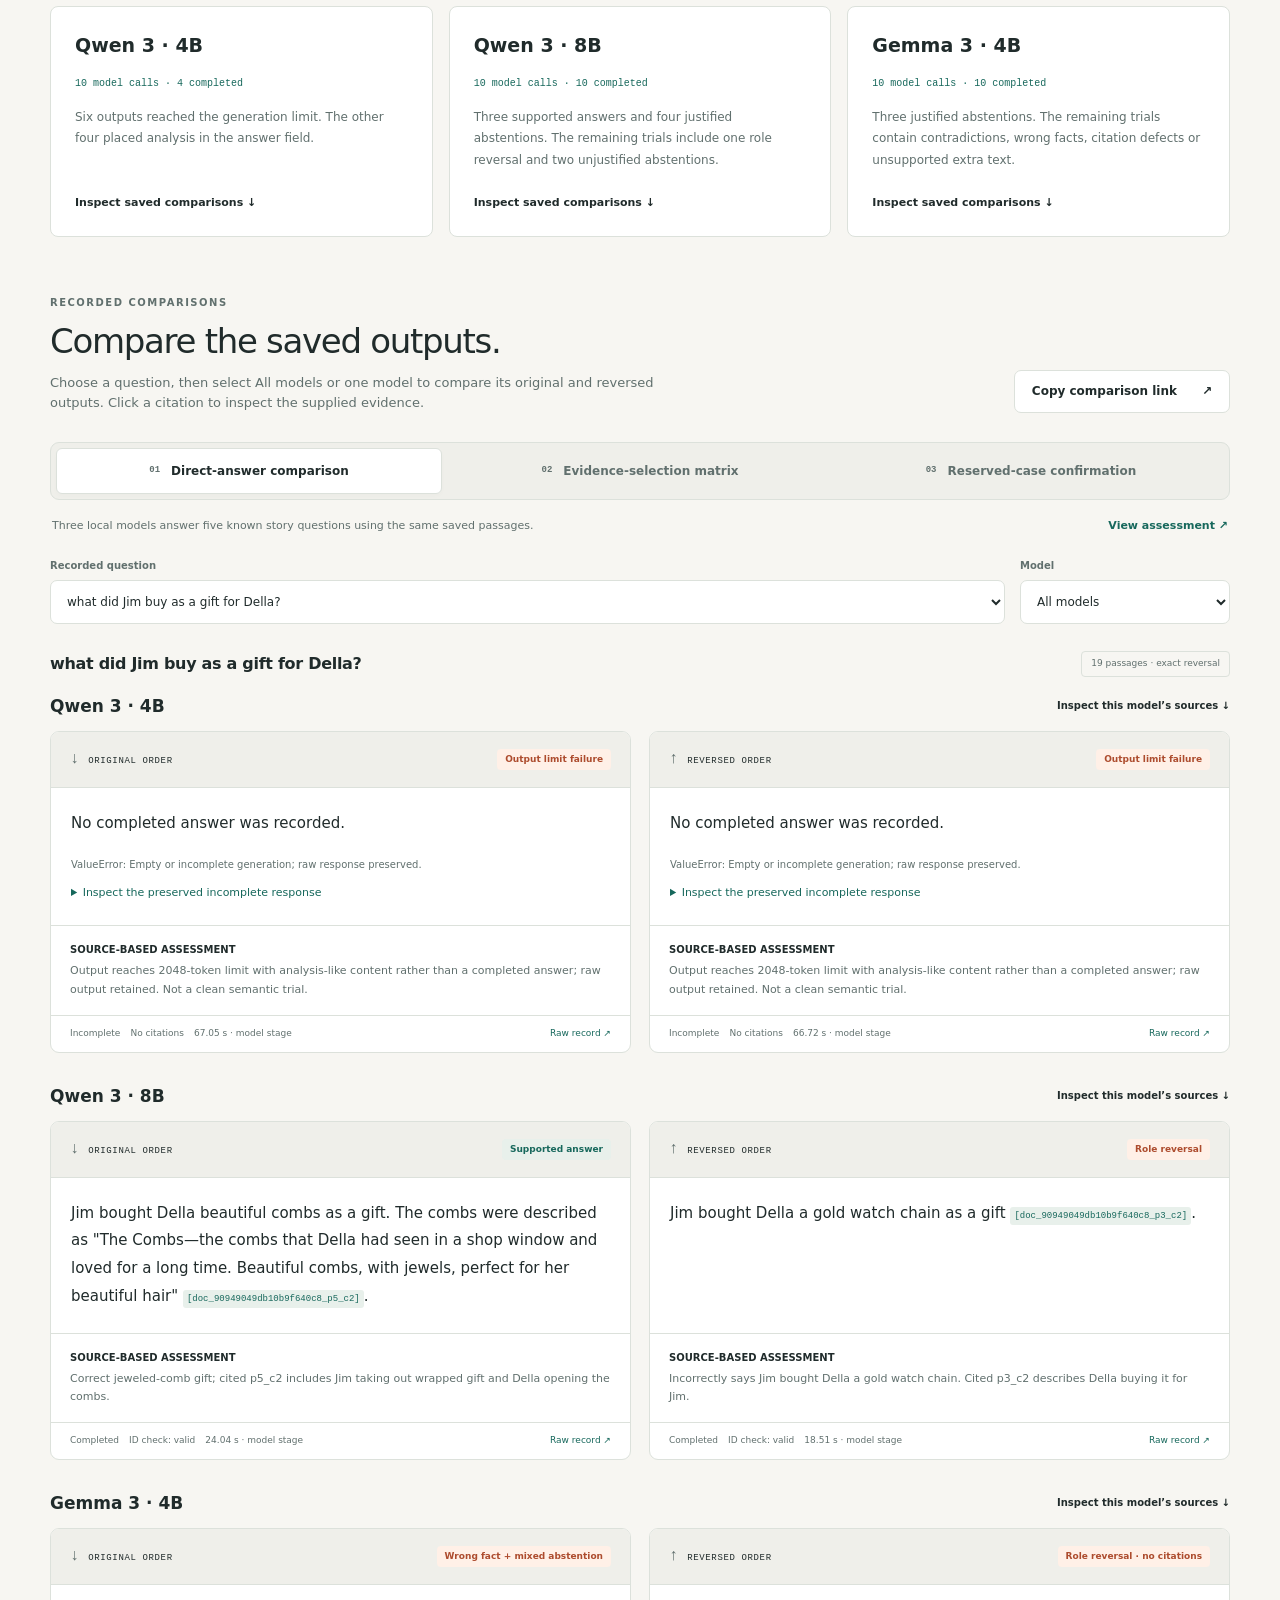
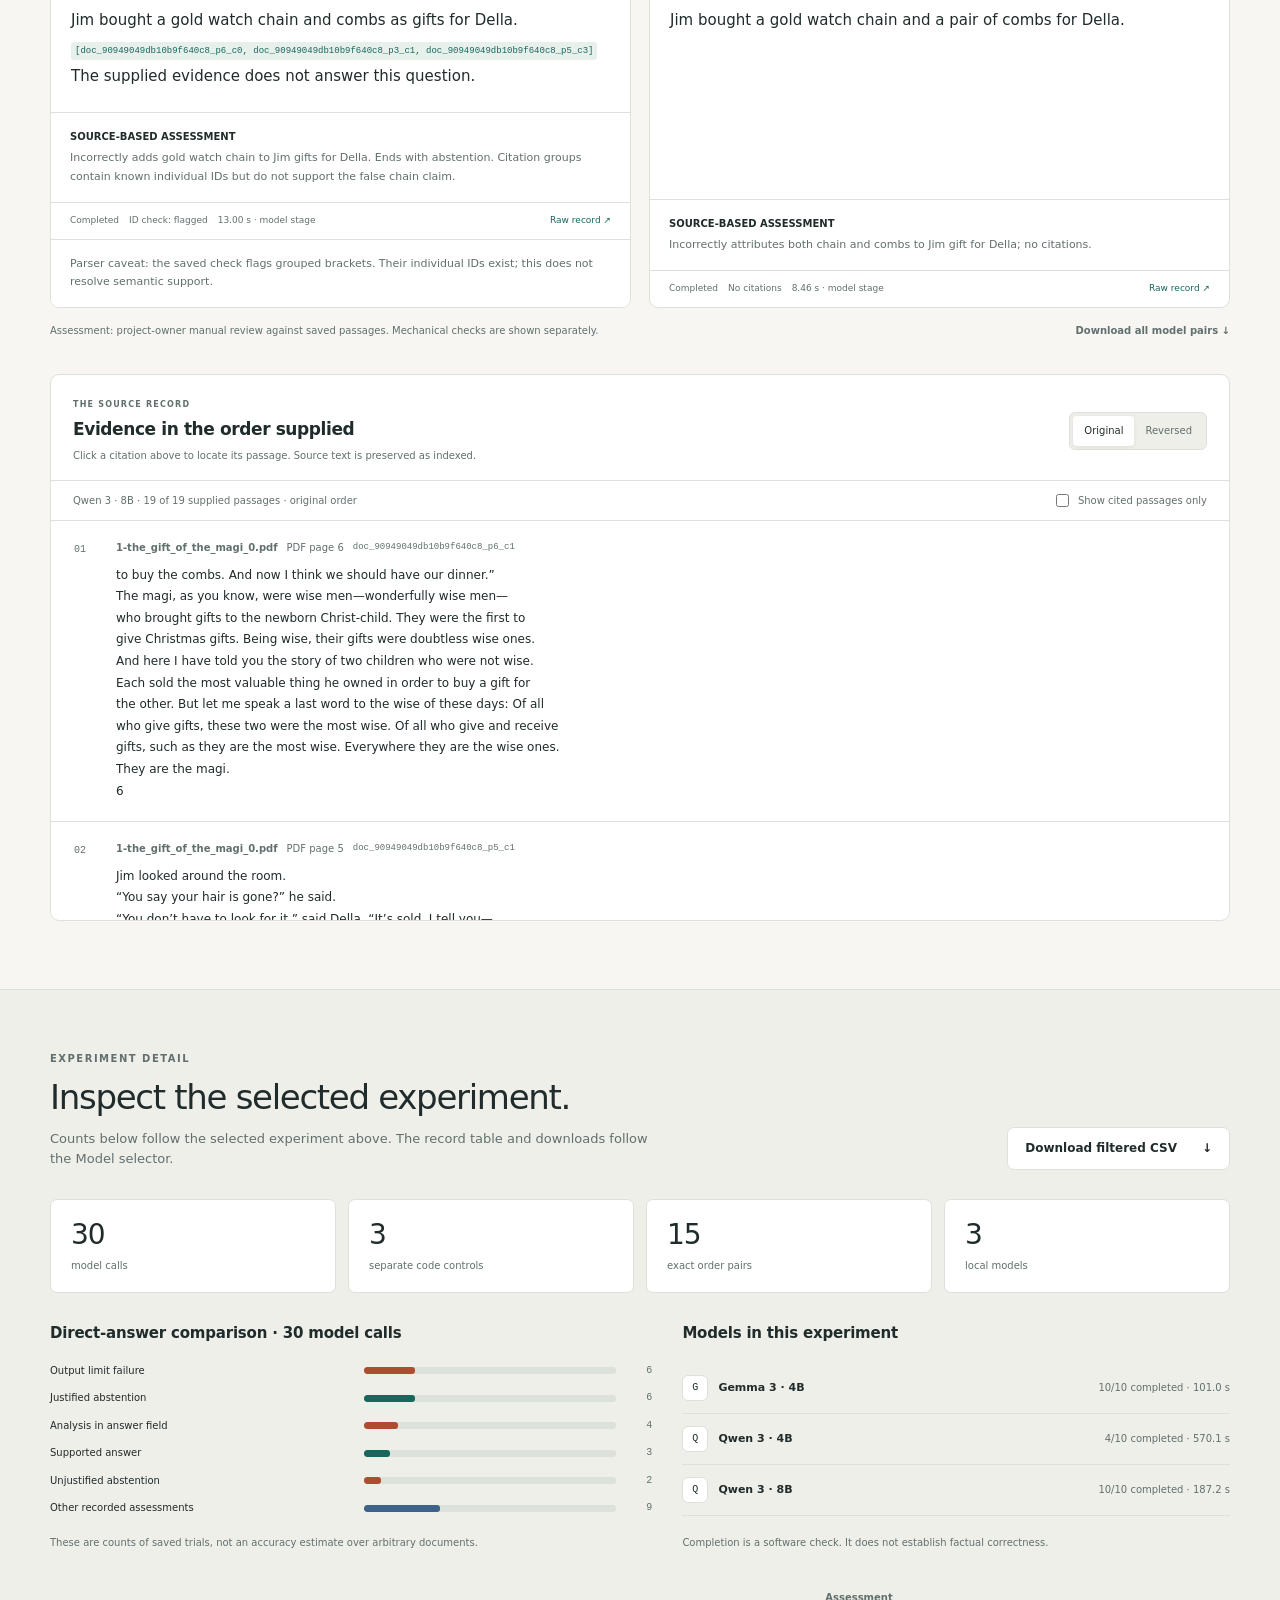
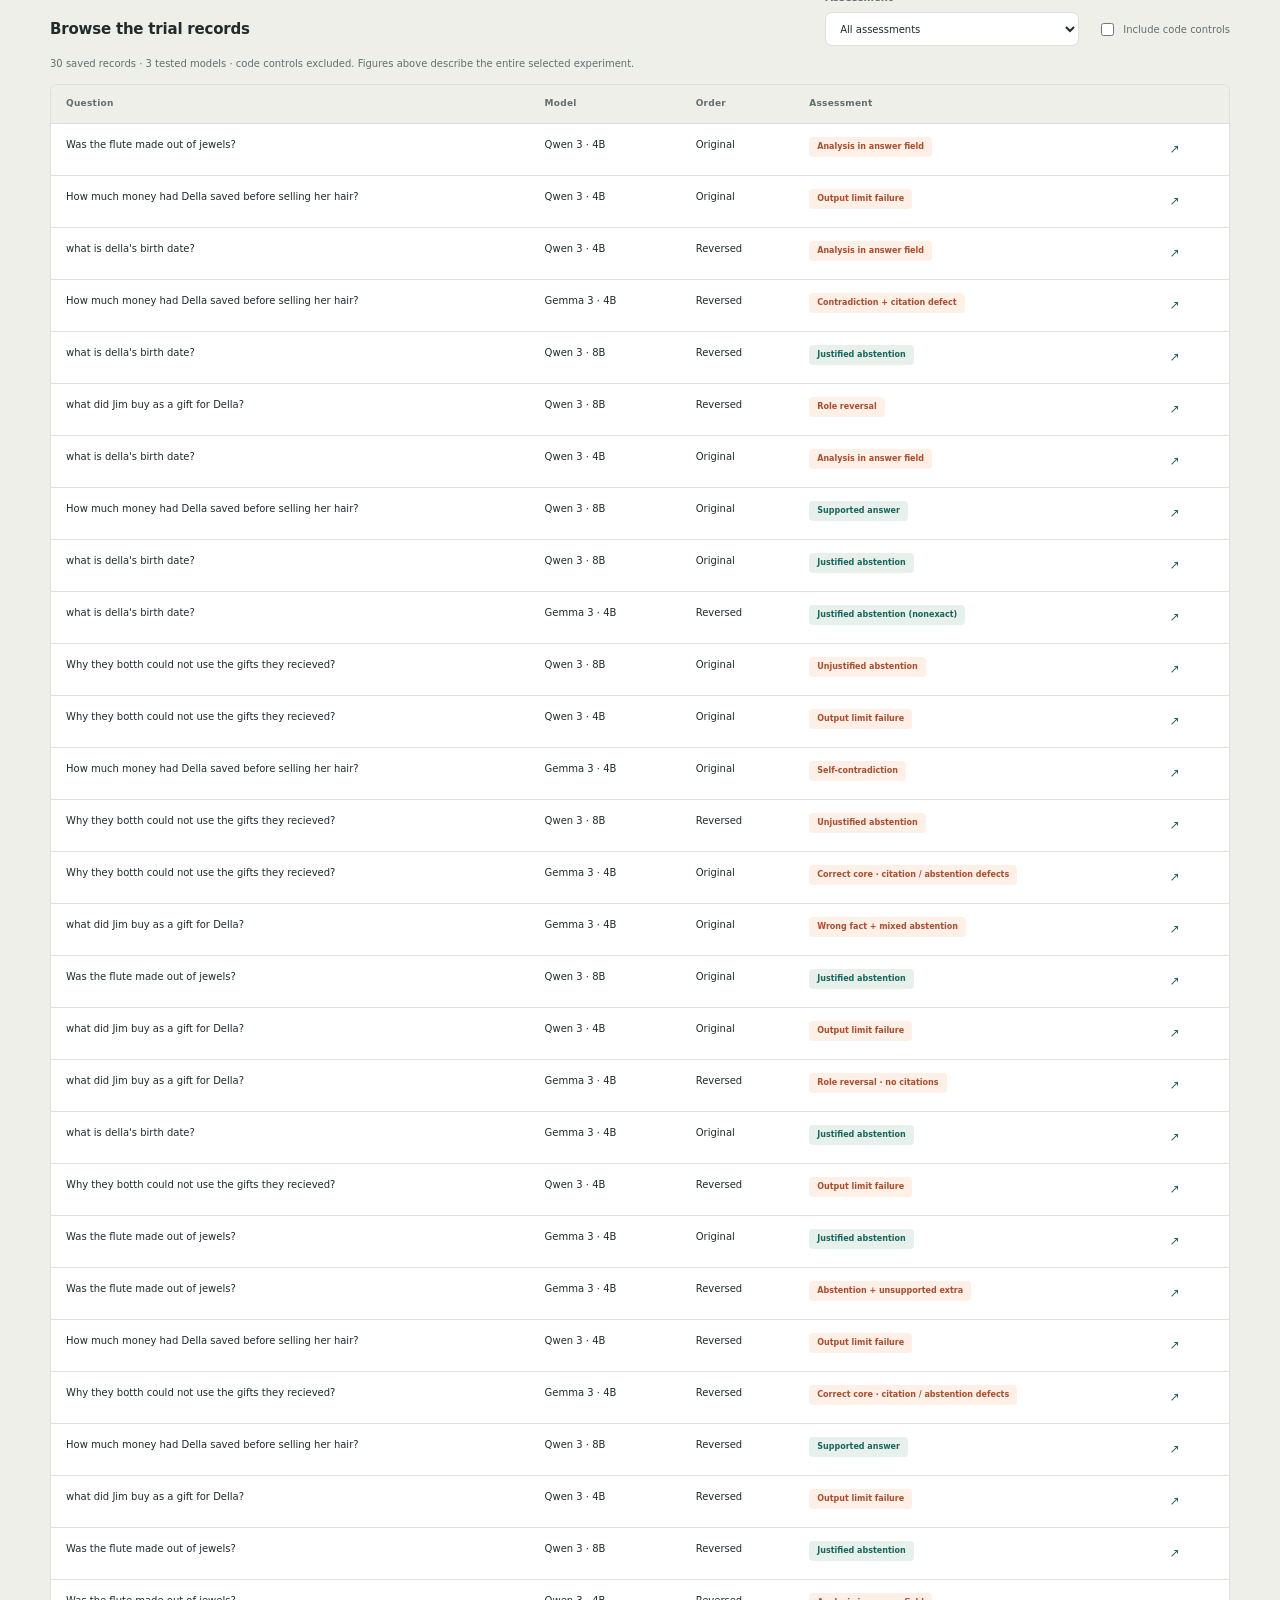
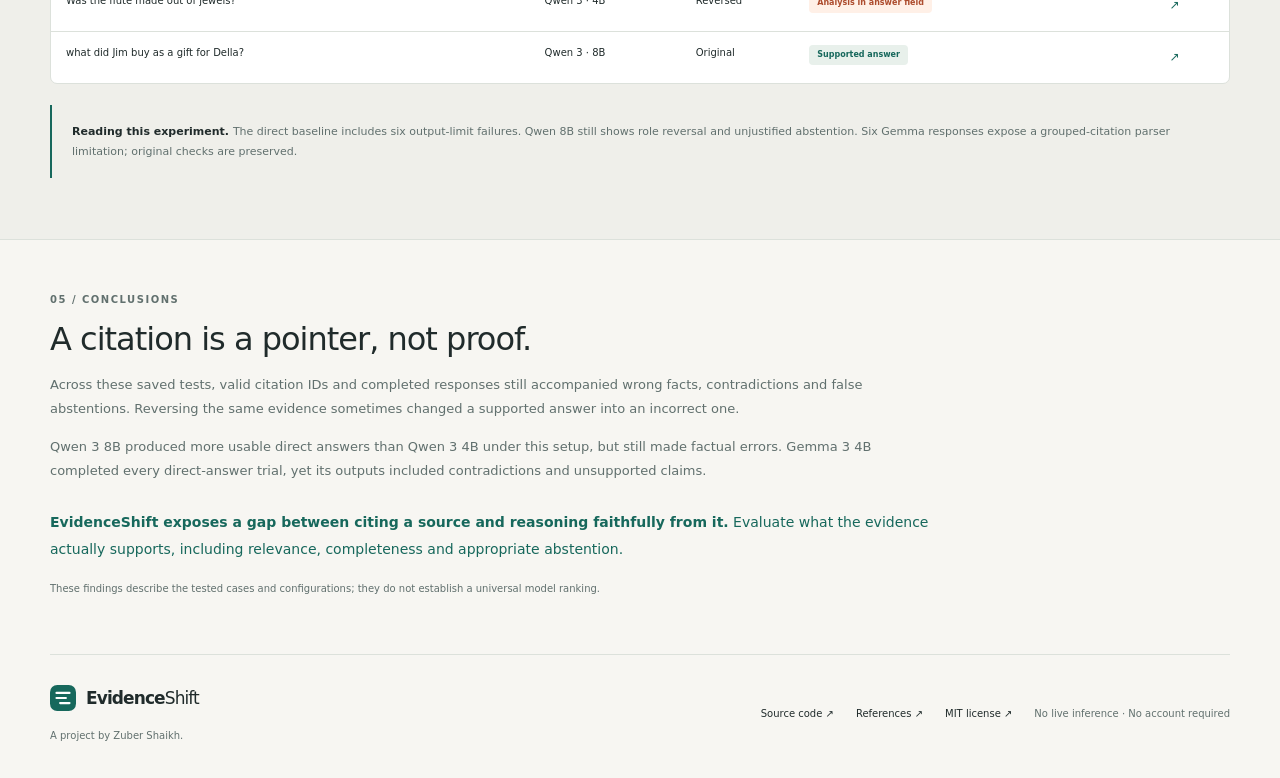
==== commit ad4abb25: "Consolidate development results and publish three-model regression explorer" ====
--- a/website/index.html
+++ b/website/index.html
@@ -23,6 +23,7 @@
     <nav aria-label="Main navigation">
       <a href="#method">Method</a><a href="#results">Results</a><a href="#conclusions">Conclusions</a>
       <a class="repository-link" href="https://github.com/Zuber18/EvidenceShift" target="_blank" rel="noopener noreferrer">GitHub <span aria-hidden="true">↗</span></a>
+    <a href="development-regression.html">Latest regression</a>
     </nav>
     <button class="theme-button" id="theme-toggle" type="button" aria-label="Switch color theme" title="Switch color theme">◐</button>
   </header>
